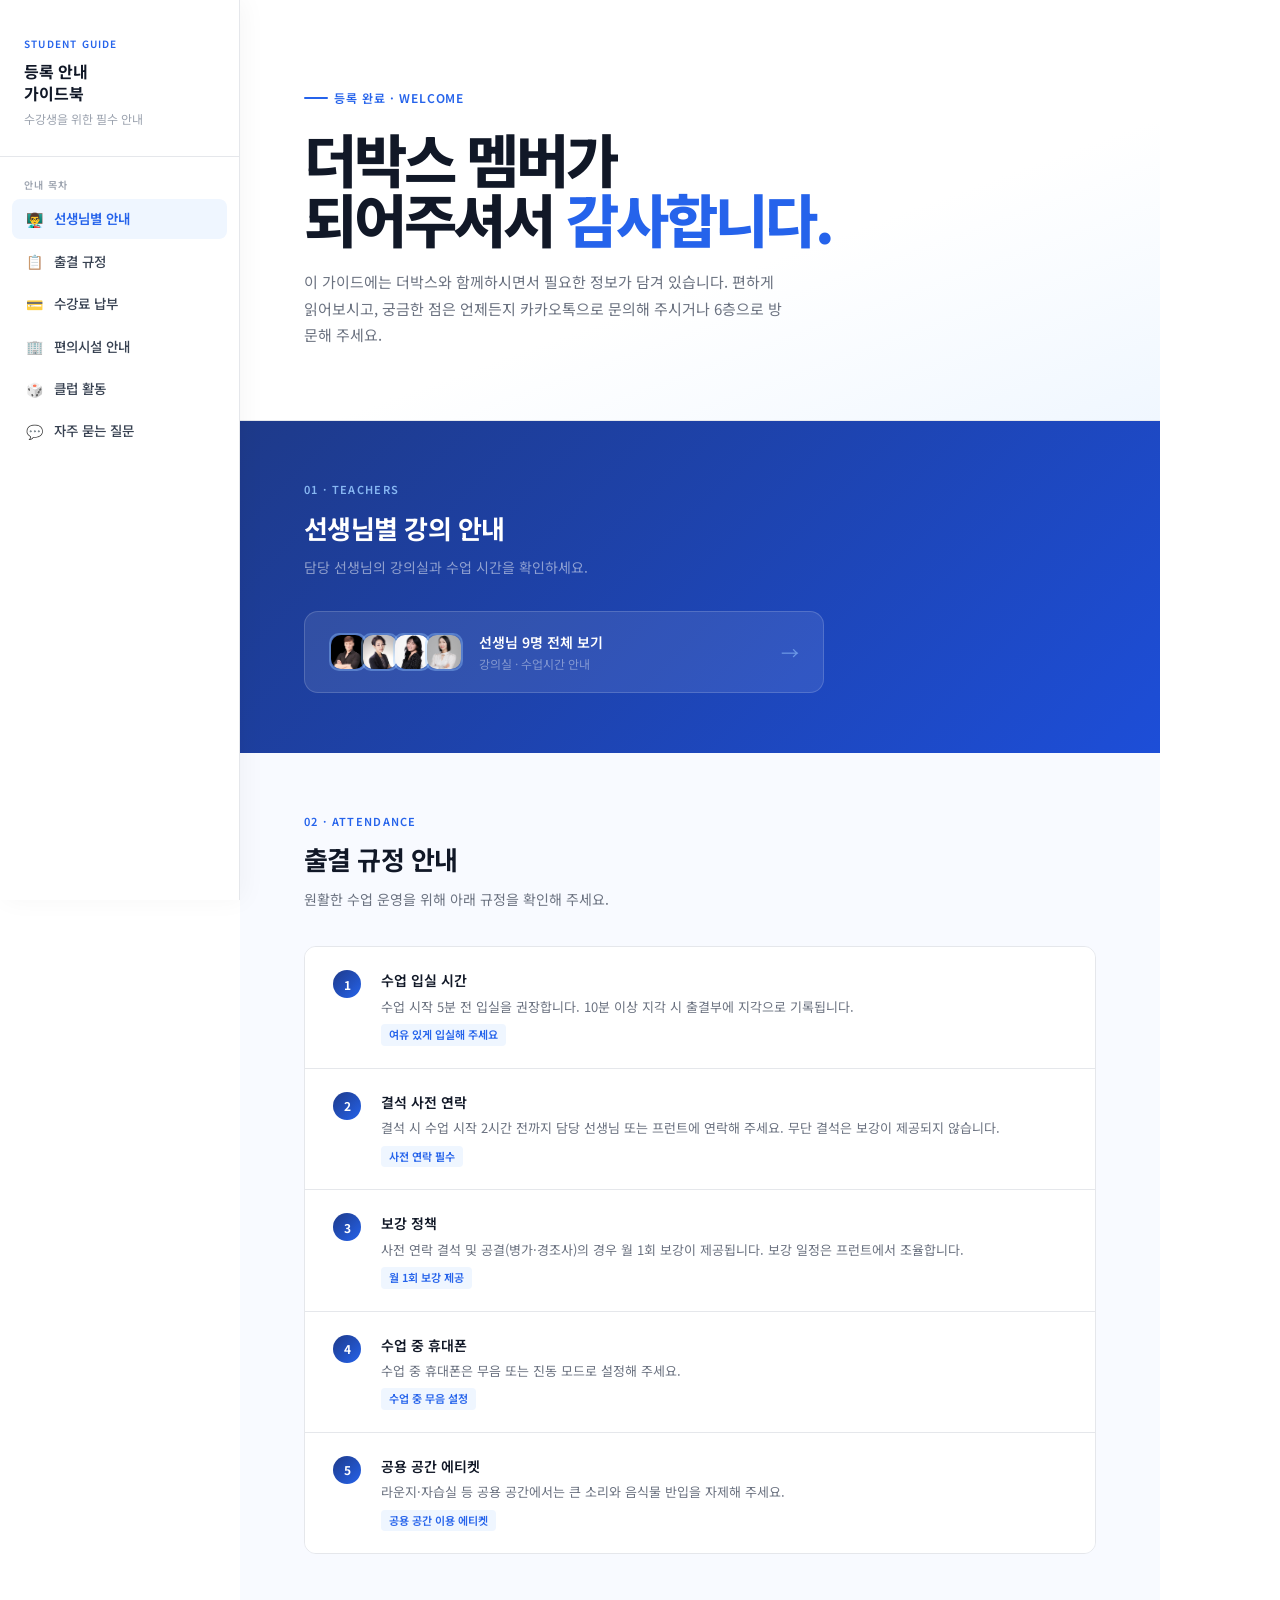
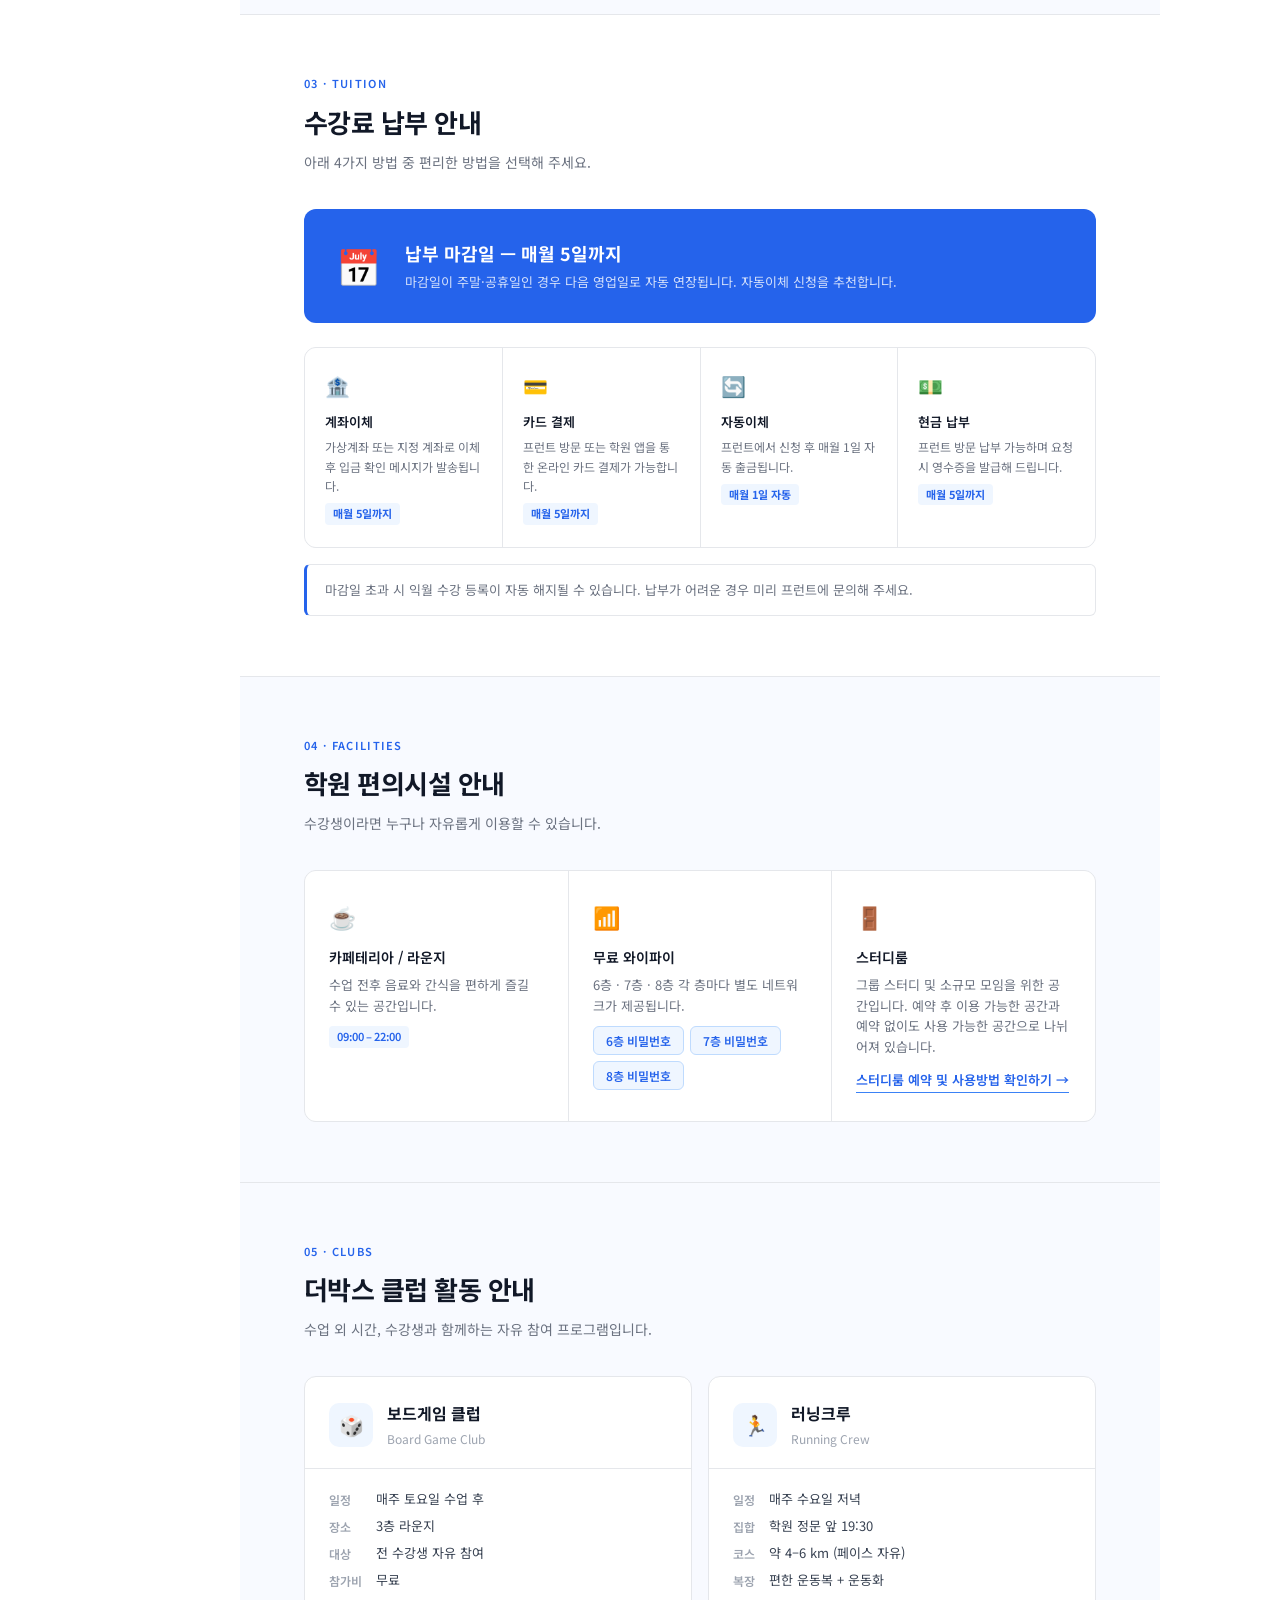
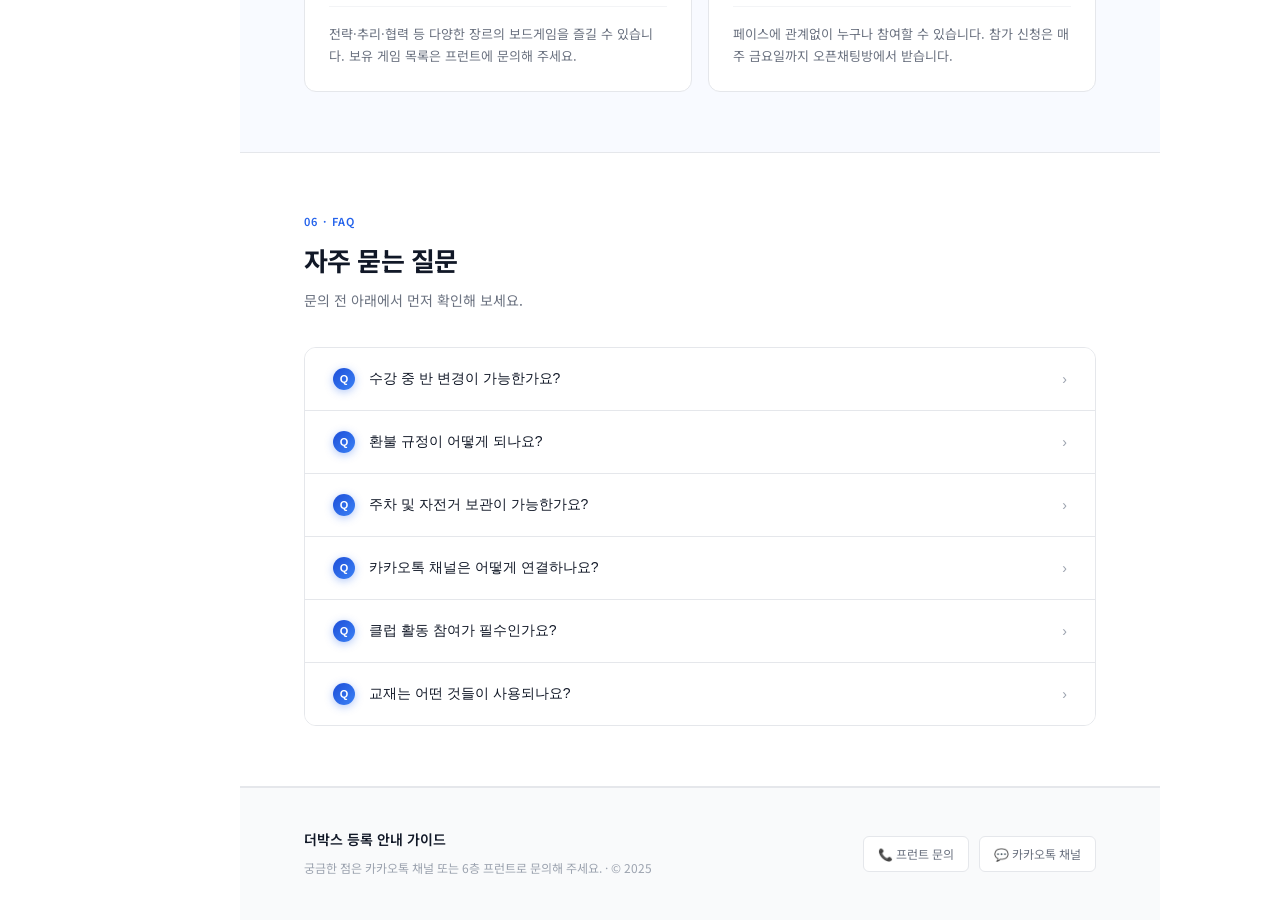
==== index.html @ d6be9f73 "Add files via upload" ====
<!DOCTYPE html>
<html lang="ko">
<head>
  <meta charset="UTF-8"/>
  <meta name="viewport" content="width=device-width, initial-scale=1.0"/>
  <title>더박스 등록 안내 가이드</title>
  <link href="https://fonts.googleapis.com/css2?family=Noto+Sans+KR:wght@300;400;500;600;700;800&display=swap" rel="stylesheet"/>
  <style>
    :root {
      --blue:       #2563eb;
      --blue-mid:   #3b82f6;
      --blue-light: #eff6ff;
      --blue-pale:  #f0f7ff;
      --gray-50:    #f9fafb;
      --gray-100:   #f3f4f6;
      --gray-200:   #e5e7eb;
      --gray-400:   #9ca3af;
      --gray-500:   #6b7280;
      --gray-700:   #374151;
      --gray-900:   #111827;
      --white:      #ffffff;
      --nav-w:      240px;
    }

    *, *::before, *::after { margin:0; padding:0; box-sizing:border-box; }
    html { scroll-behavior:smooth; }

    body {
      font-family: 'Noto Sans KR', sans-serif;
      background: var(--white);
      color: var(--gray-900);
      line-height: 1.6;
    }

    /* ── 사이드 네비 ── */
    .sidebar {
      position: fixed; top:0; left:0; bottom:0;
      width: var(--nav-w);
      background: var(--white);
      border-right: 1px solid var(--gray-200);
      display: flex; flex-direction: column;
      z-index: 100;
      padding: 0;
      box-shadow: 4px 0 24px rgba(0,0,0,0.04);
    }

    .sidebar-top {
      padding: 32px 24px 28px;
      border-bottom: 1px solid var(--gray-200);
    }
    .sidebar-top .label {
      font-size: 10px; font-weight: 600;
      letter-spacing: .12em; text-transform: uppercase;
      color: var(--blue); margin-bottom: 8px;
    }
    .sidebar-top h1 {
      font-size: 16px; font-weight: 700;
      color: var(--gray-900); line-height: 1.4;
    }
    .sidebar-top p {
      font-size: 12px; color: var(--gray-400); margin-top: 4px;
    }

    .nav-section {
      padding: 20px 12px 0;
    }
    .nav-section-label {
      font-size: 10px; font-weight: 600; letter-spacing: .1em;
      text-transform: uppercase; color: var(--gray-400);
      padding: 0 12px; margin-bottom: 6px;
    }
    .nav-link {
      display: flex; align-items: center; gap: 10px;
      padding: 9px 12px; border-radius: 8px;
      font-size: 13.5px; font-weight: 500;
      color: var(--gray-700); text-decoration: none;
      transition: all .15s; margin-bottom: 2px;
      white-space: nowrap;
    }
    .nav-link .ico {
      width: 20px; text-align: center; font-size: 14px;
      opacity: .75; flex-shrink: 0;
    }
    .nav-link:hover { background: var(--gray-50); color: var(--blue); }
    .nav-link.active { background: var(--blue-light); color: var(--blue); font-weight: 600; }
    .nav-link.active .ico { opacity: 1; }

    /* ── 메인 ── */
    main {
      margin-left: var(--nav-w);
      max-width: 920px;
    }

    /* ── 히어로 ── */
    .hero {
      padding: 80px 64px 72px;
      border-bottom: 1px solid var(--gray-200);
      background: linear-gradient(160deg, #ffffff 60%, #f0f7ff 100%);
    }
    .hero-kicker {
      display: inline-flex; align-items: center; gap: 6px;
      font-size: 12px; font-weight: 600; letter-spacing: .08em;
      color: var(--blue); text-transform: uppercase;
      margin-bottom: 20px;
    }
    .hero-kicker::before {
      content: ''; display: block;
      width: 24px; height: 2px; background: var(--blue);
      border-radius: 2px;
    }
    .hero h2 { word-break: keep-all; }
    .hero h2 span { color: var(--blue); }
    .hero-desc {
      font-size: 15px; color: var(--gray-500);
      max-width: 480px; line-height: 1.75;
      margin-bottom: 36px;
    }


    /* ── 섹션 공통 ── */
    section {
      padding: 60px 64px;
      border-bottom: 1px solid var(--gray-200);
    }
    section:nth-child(odd) { background: var(--white); }
    section:nth-child(even) { background: #f8faff; }

    .sec-eyebrow {
      font-size: 11px; font-weight: 600; letter-spacing: .12em;
      text-transform: uppercase; color: var(--blue);
      margin-bottom: 8px;
    }
    .sec-title {
      font-size: 26px; font-weight: 700; letter-spacing: -.02em;
      color: var(--gray-900); margin-bottom: 8px;
    }
    .sec-sub {
      font-size: 14px; color: var(--gray-500);
      margin-bottom: 36px;
    }


    
    .teacher-link-card:hover .tlc-arrow { transform:translateX(4px); color:#93c5fd; }


    /* ── 선생님 버튼 카드 ── */
    .tlc-btn {
      display: flex; align-items: center; justify-content: space-between;
      background: rgba(255,255,255,0.09);
      border: 1px solid rgba(255,255,255,0.16);
      border-radius: 14px; padding: 20px 24px;
      cursor: pointer; width: 100%; max-width: 520px;
      transition: all .2s; font-family: 'Noto Sans KR', sans-serif;
    }
    .tlc-btn:hover {
      background: rgba(255,255,255,0.15);
      border-color: rgba(147,197,253,0.45);
      transform: translateX(6px);
    }
    .tlc-left { display:flex; align-items:center; gap:16px; }
    .tlc-avatars { display:flex; }
    .tlc-av {
      width:38px; height:38px; border-radius:10px;
      background:rgba(147,197,253,0.18); border:2px solid rgba(147,197,253,0.25);
      display:flex; align-items:center; justify-content:center;
      font-size:13px; font-weight:700; color:#93c5fd;
      margin-right:-6px; overflow:hidden;
    }
    .tlc-avatars .tlc-av:last-child { margin-right:0; }
    .tlc-title { font-size:14px; font-weight:600; color:#fff; margin-bottom:3px; text-align:left; }
    .tlc-sub   { font-size:12px; color:rgba(255,255,255,0.4); text-align:left; }
    .tlc-arrow { font-size:18px; color:rgba(147,197,253,0.6); transition:transform .2s; }
    .tlc-btn:hover .tlc-arrow { transform:translateX(4px); color:#93c5fd; }

    /* ── 선생님 풀스크린 오버레이 ── */
    .t-overlay {
      position: fixed; inset: 0; z-index: 300;
      background: #f0f5ff;
      transform: translateX(100%);
      transition: transform .4s cubic-bezier(.4,0,.2,1);
      overflow-y: auto;
    }
    .t-overlay.open { transform: translateX(0); }
    .t-overlay-inner { min-height: 100vh; }

    .t-topbar {
      position: sticky; top:0; z-index:10;
      display:flex; align-items:center; justify-content:space-between;
      padding: 0 56px; height:60px;
      background:rgba(255,255,255,0.92);
      backdrop-filter:blur(12px);
      border-bottom:1px solid #e5e7eb;
    }
    .t-back-btn {
      background:none; border:none; cursor:pointer;
      font-family:'Noto Sans KR',sans-serif;
      font-size:13px; font-weight:500;
      color:#6b7280;
      transition:color .15s;
    }
    .t-back-btn:hover { color:#111827; }
    .t-topbar-title { font-size:14px; font-weight:600; color:#374151; }

    .t-hero {
      padding: 72px 56px 56px;
      position:relative; overflow:hidden;
      background: linear-gradient(135deg, #1e3a8a 0%, #2563eb 100%);
      border-bottom:none;
    }
    .t-hero-glow {
      position:absolute; top:-80px; right:-80px;
      width:500px; height:500px; border-radius:50%;
      background:radial-gradient(circle, rgba(255,255,255,0.12) 0%, transparent 65%);
      pointer-events:none;
    }
    .t-eyebrow {
      font-size:11px; font-weight:600; letter-spacing:.14em;
      text-transform:uppercase; color:#93c5fd;
      margin-bottom:14px;
    }
    .t-title {
      font-size:clamp(32px,4vw,52px); font-weight:700;
      letter-spacing:-.03em; color:#fff; line-height:1.15; margin-bottom:14px;
    }
    .t-title span { color:#93c5fd; }
    .t-desc { font-size:14px; color:rgba(255,255,255,0.45); line-height:1.75; }

    .t-grid {
      display:grid;
      grid-template-columns:repeat(auto-fill, minmax(300px,1fr));
      gap:20px; padding:48px 56px 72px;
      background:#f0f5ff;
    }
    .t-card {
      background:#ffffff;
      border:1px solid #e5e7eb;
      border-radius:16px; padding:26px;
      transition:all .2s; position:relative; overflow:hidden;
      box-shadow: 0 1px 4px rgba(0,0,0,0.06);
    }
    .t-card::after {
      content:''; position:absolute; top:0; left:0; right:0; height:2px;
      background:linear-gradient(90deg,#2563eb,#60a5fa);
      opacity:0; transition:opacity .2s;
    }
    .t-card:hover { background:#f0f7ff; border-color:#bfdbfe; transform:translateY(-4px); box-shadow:0 8px 32px rgba(37,99,235,0.12); }
    .t-card:hover::after { opacity:1; }
    .t-card-top { display:flex; align-items:center; gap:14px; margin-bottom:16px; }

    .t-card-av img {
      width: 100%; height: 100%;
      object-fit: cover; object-position: center top;
      border-radius: 0;
    }
    .t-card-av {
      width:64px; height:64px; border-radius:14px; flex-shrink:0;
      background:#eff6ff;
      border:1px solid #bfdbfe;
      overflow:hidden;
      display:flex; align-items:center; justify-content:center;
      font-size:16px; font-weight:700; color:#2563eb;
    }
    .t-card-name { font-size:16px; font-weight:700; color:#111827; margin-bottom:5px; }
    .t-card-tag {
      display:inline-block; background:#eff6ff;
      color:#2563eb; font-size:11px; font-weight:600; letter-spacing:.03em;
      padding:3px 10px; border-radius:20px; border:1px solid #bfdbfe;
    }
    .t-card-desc {
      font-size:13px; color:#6b7280; line-height:1.7;
      margin-bottom:18px; padding-bottom:18px;
      border-bottom:1px solid #f3f4f6;
    }
    .t-card-sch { display:flex; flex-direction:column; gap:8px; }
    .t-sch-row { display:flex; align-items:center; gap:10px; font-size:13px; }
    .t-sch-ico { font-size:13px; width:20px; text-align:center; flex-shrink:0; }
    .t-sch-lbl { color:#9ca3af; min-width:48px; font-size:12px; font-weight:500; }
    .t-sch-val { color:#374151; font-weight:500; font-size:13px; }

    @media(max-width:720px){
      .t-topbar,.t-hero,.t-grid { padding-left:24px; padding-right:24px; }
      .t-hero { padding-top:56px; }
    }

    /* ── 편의시설 ── */
    .fac-grid {
      display: grid;
      grid-template-columns: repeat(3, 1fr);
      gap: 1px;
      background: var(--gray-200);
      border: 1px solid var(--gray-200);
      border-radius: 12px;
      overflow: hidden;
    }
    .fac-item {
      background: var(--white);
      padding: 28px 24px;
      transition: background .15s;
    }
    .fac-item:hover { background: var(--blue-pale); box-shadow: inset 0 0 0 1.5px #bfdbfe; }
    .fac-icon { font-size: 22px; margin-bottom: 12px; }
    .fac-item h4 { font-size: 14px; font-weight: 600; margin-bottom: 6px; color: var(--gray-900); }
    .fac-item p  { font-size: 13px; color: var(--gray-500); line-height: 1.6; }
    .fac-tag {
      display: inline-block; margin-top: 10px;
      background: var(--blue-light); color: var(--blue);
      font-size: 11px; font-weight: 600; padding: 2px 8px; border-radius: 4px;
    }

    /* ── 선생님 ── */
    .teacher-list { display: flex; flex-direction: column; gap: 1px; background: var(--gray-200); border: 1px solid var(--gray-200); border-radius: 12px; overflow: hidden; }
    .teacher-row {
      background: var(--white);
      padding: 24px 28px;
      display: grid;
      grid-template-columns: 48px 1fr auto;
      gap: 20px; align-items: center;
      transition: background .15s;
    }
    .teacher-row:hover { background: var(--blue-pale); }
    .t-avatar {
      width: 48px; height: 48px;
      background: var(--blue-light);
      color: var(--blue);
      border-radius: 10px;
      display: flex; align-items: center; justify-content: center;
      font-size: 15px; font-weight: 700;
    }
    .t-main h4 { font-size: 15px; font-weight: 600; margin-bottom: 3px; }
    .t-subject {
      display: inline-block;
      font-size: 11px; font-weight: 600;
      color: var(--blue); background: var(--blue-light);
      padding: 2px 8px; border-radius: 4px; margin-bottom: 6px;
    }
    .t-main p { font-size: 13px; color: var(--gray-500); }
    .t-meta { text-align: right; display: flex; flex-direction: column; gap: 6px; }
    .t-chip {
      display: inline-flex; align-items: center; gap: 6px;
      font-size: 12px; color: var(--gray-500);
      background: var(--gray-100); border-radius: 6px;
      padding: 5px 10px; white-space: nowrap;
    }
    .t-chip strong { color: var(--gray-900); font-weight: 600; }

    /* ── 클럽 ── */
    .club-grid { display: grid; grid-template-columns: 1fr 1fr; gap: 16px; }
    .club-card {
      border: 1px solid var(--gray-200);
      border-radius: 12px;
      overflow: hidden;
      background: var(--white);
      transition: box-shadow .2s, border-color .2s;
    }
    .club-card:hover { box-shadow: 0 4px 20px rgba(37,99,235,.08); border-color: #bfdbfe; }
    .club-head {
      padding: 24px 24px 20px;
      border-bottom: 1px solid var(--gray-200);
      display: flex; align-items: center; gap: 14px;
    }
    .club-badge {
      width: 44px; height: 44px; border-radius: 10px;
      display: flex; align-items: center; justify-content: center;
      font-size: 20px; background: var(--blue-light); flex-shrink: 0;
    }
    .club-head h4 { font-size: 16px; font-weight: 700; margin-bottom: 2px; }
    .club-head p  { font-size: 12px; color: var(--gray-400); }
    .club-body { padding: 20px 24px 24px; }
    .club-meta { display: grid; grid-template-columns: auto 1fr; gap: 6px 14px; margin-bottom: 16px; }
    .cm-label { font-size: 12px; font-weight: 600; color: var(--gray-400); padding-top: 1px; }
    .cm-value { font-size: 13px; color: var(--gray-700); }
    .club-desc { font-size: 13px; color: var(--gray-500); line-height: 1.7; padding-top: 16px; border-top: 1px solid var(--gray-100); }

    /* ── 출결 ── */
    .rule-list { display: flex; flex-direction: column; gap: 0; border: 1px solid var(--gray-200); border-radius: 12px; overflow: hidden; }
    .rule-row {
      display: flex; gap: 20px; align-items: flex-start;
      padding: 22px 28px;
      background: var(--white);
      border-bottom: 1px solid var(--gray-200);
      transition: background .15s;
    }
    .rule-row:last-child { border-bottom: none; }
    .rule-row:hover { background: var(--blue-pale); }
    .rule-num {
      width: 28px; height: 28px; flex-shrink: 0;
      background: linear-gradient(135deg, #1e3a8a 0%, #2563eb 100%); color: var(--white);
      border-radius: 50%; display: flex; align-items: center;
      justify-content: center; font-size: 12px; font-weight: 700;
      margin-top: 1px;
    }
    .rule-content h4 { font-size: 14px; font-weight: 600; margin-bottom: 4px; }
    .rule-content p  { font-size: 13px; color: var(--gray-500); line-height: 1.65; }
    .rule-note {
      display: inline-block; margin-top: 7px;
      font-size: 11px; font-weight: 600; color: var(--blue);
      background: var(--blue-light); padding: 2px 8px; border-radius: 4px;
    }

    /* ── 수강료 ── */
    .fee-banner {
      background: var(--blue);
      border-radius: 12px;
      padding: 28px 32px;
      display: flex; align-items: center; gap: 24px;
      margin-bottom: 24px;
      color: var(--white);
    }
    .fee-banner-icon { font-size: 36px; flex-shrink: 0; }
    .fee-banner h4 { font-size: 18px; font-weight: 700; margin-bottom: 4px; }
    .fee-banner p  { font-size: 13px; opacity: .8; }

    .fee-grid { display: grid; grid-template-columns: repeat(4, 1fr); gap: 1px; background: var(--gray-200); border: 1px solid var(--gray-200); border-radius: 12px; overflow: hidden; margin-bottom: 16px; }
    .fee-item {
      background: var(--white); padding: 22px 20px;
      transition: background .15s;
    }
    .fee-item:hover { background: var(--blue-pale); }
    .fee-item .fi { font-size: 20px; margin-bottom: 10px; }
    .fee-item h4 { font-size: 13px; font-weight: 600; margin-bottom: 5px; }
    .fee-item p  { font-size: 12px; color: var(--gray-500); line-height: 1.6; }
    .fee-dl {
      display: inline-block; margin-top: 8px;
      font-size: 11px; font-weight: 700;
      color: var(--blue); background: var(--blue-light);
      padding: 2px 8px; border-radius: 4px;
    }
    .fee-notice {
      border: 1px solid var(--gray-200);
      border-left: 3px solid var(--blue);
      border-radius: 6px;
      padding: 14px 18px;
      font-size: 13px; color: var(--gray-500); line-height: 1.7;
      background: var(--white);
    }

    /* ── 교재 ── */
    .prep-grid { display: grid; grid-template-columns: repeat(3, 1fr); gap: 1px; background: var(--gray-200); border: 1px solid var(--gray-200); border-radius: 12px; overflow: hidden; }
    .prep-item {
      background: var(--white); padding: 22px 20px;
      display: flex; align-items: center; gap: 14px;
      transition: background .15s;
    }
    .prep-item:hover { background: var(--blue-pale); }
    .prep-item .pi { font-size: 22px; flex-shrink: 0; }
    .prep-item h4 { font-size: 13px; font-weight: 600; }
    .prep-item p  { font-size: 12px; color: var(--gray-500); margin-top: 2px; }

    /* ── FAQ ── */
    .faq-list { border: 1px solid var(--gray-200); border-radius: 12px; overflow: hidden; }
    .faq-item { border-bottom: 1px solid var(--gray-200); }
    .faq-item:last-child { border-bottom: none; }
    .faq-q {
      width: 100%; background: var(--white);
      padding: 20px 28px;
      display: flex; align-items: center; gap: 14px;
      cursor: pointer; text-align: left;
      font-size: 14px; font-weight: 500; color: var(--gray-900);
      border: none; outline: none;
      transition: background .15s;
    }
    .faq-q:hover { background: var(--gray-50); }
    .faq-item.open .faq-q { background: var(--blue-pale); color: var(--blue); }
    .faq-q .qmark {
      width: 22px; height: 22px; flex-shrink: 0;
      background: linear-gradient(135deg, #1d4ed8, #3b82f6); color: var(--white);
      border-radius: 50%; box-shadow: 0 2px 8px rgba(37,99,235,0.35); font-size: 11px; font-weight: 700;
      display: flex; align-items: center; justify-content: center;
    }
    .faq-item.open .faq-q .qmark { background: var(--blue); }
    .faq-q .arr { margin-left: auto; font-size: 14px; color: var(--gray-400); transition: transform .22s; }
    .faq-item.open .arr { transform: rotate(90deg); color: var(--blue); }
    .faq-body { max-height: 0; overflow: hidden; transition: max-height .28s ease; background: var(--white); }
    .faq-body.open { max-height: 140px; }
    .faq-body-inner { padding: 0 28px 20px 64px; font-size: 13px; color: var(--gray-500); line-height: 1.8; }

    /* ── 푸터 ── */
    footer {
      margin-left: var(--nav-w);
      max-width: 920px;
      padding: 40px 64px;
      background: var(--gray-50);
      border-top: 1px solid var(--gray-200);
      display: flex; align-items: center; justify-content: space-between;
      flex-wrap: wrap; gap: 16px;
    }
    .footer-left p { font-size: 14px; font-weight: 600; color: var(--gray-900); margin-bottom: 4px; }
    .footer-left small { font-size: 12px; color: var(--gray-400); }
    .footer-links { display: flex; gap: 10px; flex-wrap: wrap; }
    .footer-link {
      display: flex; align-items: center; gap: 6px;
      font-size: 12px; color: var(--gray-500);
      background: var(--white);
      border: 1px solid var(--gray-200);
      border-radius: 6px; padding: 7px 14px;
      text-decoration: none;
    }


    /* ── 영상 패널 ── */
    .t-card { cursor: pointer; }
    .t-card.has-video:hover { }
    .video-panel {
      max-height: 0; overflow: hidden;
      transition: max-height .35s ease;
      margin-top: 0;
    }
    .video-panel.open {
      max-height: 600px;
      margin-top: 16px;
    }
    .video-panel iframe {
      width: 100%; aspect-ratio: 9/16;
      max-height: 380px;
      border-radius: 10px;
      border: none;
      display: block;
    }
    .video-label {
      font-size: 11px; font-weight: 600; color: #6b7280;
      text-align: center; margin-top: 8px; letter-spacing: .04em;
    }
    .t-card-play {
      display: none;
      align-items: center; gap: 6px;
      margin-top: 12px; padding-top: 12px;
      border-top: 1px solid #f3f4f6;
      font-size: 12px; font-weight: 600; color: #2563eb;
    }
    .t-card.has-video .t-card-play { display: flex; }
    .t-card-play-icon {
      width: 22px; height: 22px; border-radius: 50%;
      background: #2563eb; color: white;
      display: flex; align-items: center; justify-content: center;
      font-size: 9px;
    }

    /* ── 반응형 ── */
    .wifi-btn {
      display: inline-block;
      background: var(--blue-light); color: var(--blue);
      border: 1px solid #bfdbfe; border-radius: 6px;
      padding: 5px 12px; font-size: 12px; font-weight: 600;
      cursor: pointer; font-family: 'Noto Sans KR', sans-serif;
      transition: all .15s;
    }
    .wifi-btn:hover { background: var(--blue); color: var(--white); border-color: var(--blue); }

    .fac-link-btn {
      display: inline-block; margin-top: 12px;
      color: var(--blue); font-size: 13px; font-weight: 600;
      text-decoration: none; border-bottom: 1px solid var(--blue-mid);
      padding-bottom: 1px; transition: opacity .15s;
    }
    .fac-link-btn:hover { opacity: .7; }

    /* 팝업 */
    .modal-overlay {
      display: none; position: fixed; inset: 0; z-index: 500;
      background: rgba(0,0,0,.35);
      align-items: center; justify-content: center;
    }
    .modal-overlay.open { display: flex; }
    .modal-box {
      background: var(--white); border-radius: 14px;
      width: 360px; overflow: hidden;
      box-shadow: 0 20px 60px rgba(0,0,0,.18);
    }
    .modal-header {
      display: flex; align-items: center; justify-content: space-between;
      padding: 18px 22px; border-bottom: 1px solid var(--gray-200);
      font-size: 15px; font-weight: 700; color: var(--gray-900);
    }
    .modal-close {
      background: none; border: none; cursor: pointer;
      font-size: 16px; color: var(--gray-400); padding: 4px;
      line-height: 1;
    }
    .modal-close:hover { color: var(--gray-900); }
    .modal-body { padding: 22px; display: flex; flex-direction: column; gap: 14px; }
    .wifi-row { display: flex; align-items: center; gap: 14px; background: var(--gray-50); border-radius: 8px; padding: 12px 16px; }
    .wifi-label { font-size: 11px; font-weight: 700; color: var(--blue); letter-spacing: .06em; width: 24px; flex-shrink: 0; }
    .wifi-val { font-size: 14px; font-weight: 500; color: var(--gray-900); word-break: break-all; }

    @media(max-width:860px){
      .sidebar { display: none; }
      main, footer { margin-left: 0; }
      .hero, section { padding-left: 24px; padding-right: 24px; }
      footer { padding-left: 24px; padding-right: 24px; }
      .fac-grid, .prep-grid { grid-template-columns: 1fr 1fr; }
      .fee-grid { grid-template-columns: 1fr 1fr; }
      .club-grid { grid-template-columns: 1fr; }
      .teacher-row { grid-template-columns: 48px 1fr; }
      .t-meta { display: none; }
    }
  </style>
</head>
<body>

<nav class="sidebar">
  <div class="sidebar-top">
    <p class="label">Student Guide</p>
    <h1>등록 안내<br>가이드북</h1>
    <p>수강생을 위한 필수 안내</p>
  </div>
  <div class="nav-section">
    <p class="nav-section-label">안내 목차</p>
    <a href="#teachers"   class="nav-link"><span class="ico">👨‍🏫</span>선생님별 안내</a>
    <a href="#attendance" class="nav-link"><span class="ico">📋</span>출결 규정</a>
    <a href="#fees"       class="nav-link"><span class="ico">💳</span>수강료 납부</a>
    <a href="#facility"   class="nav-link"><span class="ico">🏢</span>편의시설 안내</a>
    <a href="#clubs"      class="nav-link"><span class="ico">🎲</span>클럽 활동</a>
    <a href="#faq"        class="nav-link"><span class="ico">💬</span>자주 묻는 질문</a>
  </div>
</nav>

<main>

  <!-- 히어로 -->
  <div class="hero">
    <div style="position:relative; overflow:hidden; min-height:200px;">
      <div style="position:relative; z-index:1;">
        <p class="hero-kicker">등록 완료 · Welcome</p>
        <h2 style="font-size:58px; font-weight:800; letter-spacing:-.055em; line-height:1.05; margin-bottom:20px; word-break:keep-all;">
          <span style="display:block; color:#111827;">더박스 멤버가<br>되어주셔서 <em style="font-style:normal; color:#2563eb;">감사합니다.</em></span>
        </h2>
        <p class="hero-desc" style="margin-bottom:0;">이 가이드에는 더박스와 함께하시면서 필요한 정보가 담겨 있습니다. 편하게 읽어보시고, 궁금한 점은 언제든지 카카오톡으로 문의해 주시거나 6층으로 방문해 주세요.</p>
      </div>
    </div>
  </div>

  <!-- 01 선생님 -->
  <section id="teachers" style="background:linear-gradient(135deg,#1e3a8a 0%,#1d4ed8 100%); border-bottom:none;">
    <p class="sec-eyebrow" style="color:rgba(147,197,253,0.9);">01 · Teachers</p>
    <h2 class="sec-title" style="color:#ffffff; margin-bottom:8px;">선생님별 강의 안내</h2>
    <p class="sec-sub" style="color:rgba(255,255,255,0.5); margin-bottom:32px;">담당 선생님의 강의실과 수업 시간을 확인하세요.</p>
    <button class="tlc-btn" onclick="showTeachers()">
      <div class="tlc-left">
        <div class="tlc-avatars">
          <div class="tlc-av"><img src="[data-uri]" style="width:100%;height:100%;object-fit:cover;border-radius:10px;"/></div>
          <div class="tlc-av"><img src="[data-uri]" style="width:100%;height:100%;object-fit:cover;border-radius:10px;"/></div>
          <div class="tlc-av"><img src="[data-uri]" style="width:100%;height:100%;object-fit:cover;border-radius:10px;"/></div>
          <div class="tlc-av"><img src="[data-uri]" style="width:100%;height:100%;object-fit:cover;border-radius:10px;"/></div>
        </div>
        <div>
          <div class="tlc-title">선생님 9명 전체 보기</div>
          <div class="tlc-sub">강의실 · 수업시간 안내</div>
        </div>
      </div>
      <div class="tlc-arrow">→</div>
    </button>
  </section>

  <!-- 선생님 오버레이 -->
  <div id="teacher-overlay" class="t-overlay">
    <div class="t-overlay-inner">
      <div class="t-topbar">
        <button class="t-back-btn" onclick="hideTeachers()">← 가이드로 돌아가기</button>
        <span class="t-topbar-title">선생님 안내</span>
        <img src="[data-uri]" style="height:26px; opacity:.8;"/>
      </div>
      <div class="t-hero">
        <div class="t-hero-glow"></div>
        <div style="position:relative; z-index:1;">
          <p class="t-eyebrow">Teachers</p>
          <h2 class="t-title">담당 <span>선생님</span> 안내</h2>
          <p class="t-desc">강의실 번호와 수업 시간을 확인하세요.<br>문의는 6층 프런트 또는 카카오톡으로 연락해 주세요.</p>
        </div>
      </div>
      <div class="t-grid">

        <div class="t-card" onclick="toggleVideo(this)">
          <div class="t-card-top"><div class="t-card-av"><img src="[data-uri]" alt="James"/></div><div><div class="t-card-name">James · 제임스</div><span class="t-card-tag">강의실 701호</span></div></div>
          <div class="t-card-sch">
            <div class="t-sch-row"><span class="t-sch-ico">📌</span><span class="t-sch-lbl">기초</span><span class="t-sch-val">월–목 (주 2회 가능) · 오전 11:45 / 오후 8:45</span></div>
            <div class="t-sch-row"><span class="t-sch-ico">📌</span><span class="t-sch-lbl">패턴</span><span class="t-sch-val">월–목 · 오전 9:55 / 오후 6:55</span></div>
            <div class="t-sch-row"><span class="t-sch-ico">📌</span><span class="t-sch-lbl">실용</span><span class="t-sch-val">월–목 · 오전 9:00 / 오후 6:00</span></div>
          </div>
        </div>

        <div class="t-card" onclick="toggleVideo(this)">
          <div class="t-card-top"><div class="t-card-av"><img src="[data-uri]" alt="Chris"/></div><div><div class="t-card-name">Chris · 크리스</div><span class="t-card-tag">강의실 803호</span></div></div>
          <div class="t-card-sch">
            <div class="t-sch-row"><span class="t-sch-ico">📌</span><span class="t-sch-lbl">실용</span><span class="t-sch-val">월–목 · 오전 8:30</span></div>
            <div class="t-sch-row"><span class="t-sch-ico">📌</span><span class="t-sch-lbl">패턴</span><span class="t-sch-val">월·목 · 오전 9:30 / 오후 8:30</span></div>
            <div class="t-sch-row"><span class="t-sch-ico">📌</span><span class="t-sch-lbl">기초</span><span class="t-sch-val">오후 6:30</span></div>
          </div>
        </div>

        <div class="t-card has-video" onclick="toggleVideo(this)" data-video="H8Mln_26wk4">
          <div class="t-card-top"><div class="t-card-av"><img src="[data-uri]" alt="Cerline"/></div><div><div class="t-card-name">Cerline · 설린</div><span class="t-card-tag">강의실 704호</span></div></div>
          <div class="t-card-sch">
            <div class="t-sch-row"><span class="t-sch-ico">📌</span><span class="t-sch-lbl">문법A</span><span class="t-sch-val">월수 오후 8:30 / 화목 오후 12:00</span></div>
            <div class="t-sch-row"><span class="t-sch-ico">📌</span><span class="t-sch-lbl">문법B</span><span class="t-sch-val">월수 오전 10:30 / 화목 오후 6:50</span></div>
            <div class="t-sch-row"><span class="t-sch-ico">📌</span><span class="t-sch-lbl">기초도전</span><span class="t-sch-val">월수 오후 12:00 · 오후 6:50 / 화목 오전 10:30 · 오후 8:30</span></div>
          
          <div class="t-card-play"><div class="t-card-play-icon">▶</div>선생님 만나보기 👋</div></div>
        </div>

        <div class="t-card has-video" onclick="toggleVideo(this)" data-video="vWWg2CAKDSE">
          <div class="t-card-top"><div class="t-card-av"><img src="[data-uri]" alt="Tina"/></div><div><div class="t-card-name">Tina · 티나</div><span class="t-card-tag">강의실 805호</span></div></div>
          <div class="t-card-sch">
            <div class="t-sch-row"><span class="t-sch-ico">📌</span><span class="t-sch-lbl">기초1</span><span class="t-sch-val">월수 오후 6:50 / 화목 오전 10:30</span></div>
            <div class="t-sch-row"><span class="t-sch-ico">📌</span><span class="t-sch-lbl">기초2</span><span class="t-sch-val">월수 오전 10:30 · 오후 8:30 / 화목 오후 6:50</span></div>
            <div class="t-sch-row"><span class="t-sch-ico">📌</span><span class="t-sch-lbl">패턴</span><span class="t-sch-val">화목 오후 8:30</span></div>
          
          <div class="t-card-play"><div class="t-card-play-icon">▶</div>선생님 만나보기 👋</div></div>
        </div>

        <div class="t-card has-video" onclick="toggleVideo(this)" data-video="ZuITvUT0I9c">
          <div class="t-card-top"><div class="t-card-av"><img src="[data-uri]" alt="Riley"/></div><div><div class="t-card-name">Riley · 라일리</div><span class="t-card-tag">강의실 801호</span></div></div>
          <div class="t-card-sch">
            <div class="t-sch-row"><span class="t-sch-ico">📌</span><span class="t-sch-lbl">롸잇A</span><span class="t-sch-val">월수 오후 6:50 / 토일 오후 1:30</span></div>
            <div class="t-sch-row"><span class="t-sch-ico">📌</span><span class="t-sch-lbl">롸잇B</span><span class="t-sch-val">화목 오후 8:30 / 토일 오전 10:00</span></div>
            <div class="t-sch-row"><span class="t-sch-ico">📌</span><span class="t-sch-lbl">나우</span><span class="t-sch-val">월수 오후 8:30 / 화목 오후 6:50 / 토일 오전 11:30</span></div>
          
          <div class="t-card-play"><div class="t-card-play-icon">▶</div>선생님 만나보기 👋</div></div>
        </div>

        <div class="t-card has-video" onclick="toggleVideo(this)" data-video="Wm96QPO20kM">
          <div class="t-card-top"><div class="t-card-av"><img src="[data-uri]" alt="Jane"/></div><div><div class="t-card-name">Jane · 제인</div><span class="t-card-tag">강의실 701호</span></div></div>
          <div class="t-card-sch">
            <div class="t-sch-row"><span class="t-sch-ico">📌</span><span class="t-sch-lbl">기초1</span><span class="t-sch-val">월수 오전 10:30 · 오후 6:50 / 화목 오후 12:00 · 오후 8:30</span></div>
            <div class="t-sch-row"><span class="t-sch-ico">📌</span><span class="t-sch-lbl">기초2</span><span class="t-sch-val">월수 오후 8:30 / 화목 오후 6:50</span></div>
          </div>
          <div class="t-card-play"><div class="t-card-play-icon">▶</div>선생님 만나보기 👋</div>
        </div>

        <div class="t-card has-video" onclick="toggleVideo(this)" data-video="plCZz1_-Ckw">
          <div class="t-card-top"><div class="t-card-av"><img src="[data-uri]" alt="Courtney"/></div><div><div class="t-card-name">Courtney · 코트니</div><span class="t-card-tag">강의실 807호</span></div></div>
          <div class="t-card-sch">
            <div class="t-sch-row"><span class="t-sch-ico">📌</span><span class="t-sch-lbl">시니어</span><span class="t-sch-val">월수 오전 10:30</span></div>
            <div class="t-sch-row"><span class="t-sch-ico">📌</span><span class="t-sch-lbl">Go-to1</span><span class="t-sch-val">화목 오후 10:30 · 오후 8:30 / 월수 오후 6:50</span></div>
            <div class="t-sch-row"><span class="t-sch-ico">📌</span><span class="t-sch-lbl">Go-to2</span><span class="t-sch-val">월수 오후 8:30 / 화목 오후 6:50</span></div>
          
          <div class="t-card-play"><div class="t-card-play-icon">▶</div>선생님 만나보기 👋</div></div>
        </div>

        <div class="t-card" onclick="toggleVideo(this)">
          <div class="t-card-top"><div class="t-card-av"><img src="[data-uri]" alt="Diana"/></div><div><div class="t-card-name">Diana · 다이애나</div><span class="t-card-tag">강의실 704호</span></div></div>
          <div class="t-card-sch">
            <div class="t-sch-row"><span class="t-sch-ico">📌</span><span class="t-sch-lbl">기초</span><span class="t-sch-val">오후 1:00</span></div>
            <div class="t-sch-row"><span class="t-sch-ico">📌</span><span class="t-sch-lbl">중고급</span><span class="t-sch-val">오전 11:30</span></div>
          </div>
        </div>

        <div class="t-card" onclick="toggleVideo(this)">
          <div class="t-card-top"><div class="t-card-av"><img src="[data-uri]" alt="짜이뤼"/></div><div><div class="t-card-name">🇨🇳 짜이뤼 · 중국어</div><span class="t-card-tag">강의실 705호</span></div></div>
          <div class="t-card-sch">
            <div class="t-sch-row"><span class="t-sch-ico">💬</span><span class="t-sch-val">선생님과 레벨 상담이 직접 필요합니다.</span></div>
          </div>
        </div>

      </div>
    </div>
  </div>

  <!-- 02 출결 -->
  <section id="attendance">
    <p class="sec-eyebrow">02 · Attendance</p>
    <h2 class="sec-title">출결 규정 안내</h2>
    <p class="sec-sub">원활한 수업 운영을 위해 아래 규정을 확인해 주세요.</p>
    <div class="rule-list">
      <div class="rule-row"><div class="rule-num">1</div><div class="rule-content"><h4>수업 입실 시간</h4><p>수업 시작 5분 전 입실을 권장합니다. 10분 이상 지각 시 출결부에 지각으로 기록됩니다.</p><span class="rule-note">여유 있게 입실해 주세요</span></div></div>
      <div class="rule-row"><div class="rule-num">2</div><div class="rule-content"><h4>결석 사전 연락</h4><p>결석 시 수업 시작 2시간 전까지 담당 선생님 또는 프런트에 연락해 주세요. 무단 결석은 보강이 제공되지 않습니다.</p><span class="rule-note">사전 연락 필수</span></div></div>
      <div class="rule-row"><div class="rule-num">3</div><div class="rule-content"><h4>보강 정책</h4><p>사전 연락 결석 및 공결(병가·경조사)의 경우 월 1회 보강이 제공됩니다. 보강 일정은 프런트에서 조율합니다.</p><span class="rule-note">월 1회 보강 제공</span></div></div>
      <div class="rule-row"><div class="rule-num">4</div><div class="rule-content"><h4>수업 중 휴대폰</h4><p>수업 중 휴대폰은 무음 또는 진동 모드로 설정해 주세요.</p><span class="rule-note">수업 중 무음 설정</span></div></div>
      <div class="rule-row"><div class="rule-num">5</div><div class="rule-content"><h4>공용 공간 에티켓</h4><p>라운지·자습실 등 공용 공간에서는 큰 소리와 음식물 반입을 자제해 주세요.</p><span class="rule-note">공용 공간 이용 에티켓</span></div></div>
    </div>
  </section>

  <!-- 03 수강료 -->
  <section id="fees">
    <p class="sec-eyebrow">03 · Tuition</p>
    <h2 class="sec-title">수강료 납부 안내</h2>
    <p class="sec-sub">아래 4가지 방법 중 편리한 방법을 선택해 주세요.</p>
    <div class="fee-banner">
      <div class="fee-banner-icon">📅</div>
      <div><h4>납부 마감일 — 매월 5일까지</h4><p>마감일이 주말·공휴일인 경우 다음 영업일로 자동 연장됩니다. 자동이체 신청을 추천합니다.</p></div>
    </div>
    <div class="fee-grid">
      <div class="fee-item"><div class="fi">🏦</div><h4>계좌이체</h4><p>가상계좌 또는 지정 계좌로 이체 후 입금 확인 메시지가 발송됩니다.</p><span class="fee-dl">매월 5일까지</span></div>
      <div class="fee-item"><div class="fi">💳</div><h4>카드 결제</h4><p>프런트 방문 또는 학원 앱을 통한 온라인 카드 결제가 가능합니다.</p><span class="fee-dl">매월 5일까지</span></div>
      <div class="fee-item"><div class="fi">🔄</div><h4>자동이체</h4><p>프런트에서 신청 후 매월 1일 자동 출금됩니다.</p><span class="fee-dl">매월 1일 자동</span></div>
      <div class="fee-item"><div class="fi">💵</div><h4>현금 납부</h4><p>프런트 방문 납부 가능하며 요청 시 영수증을 발급해 드립니다.</p><span class="fee-dl">매월 5일까지</span></div>
    </div>
    <div class="fee-notice">마감일 초과 시 익월 수강 등록이 자동 해지될 수 있습니다. 납부가 어려운 경우 미리 프런트에 문의해 주세요.</div>
  </section>

  <!-- 04 편의시설 -->
  <section id="facility">
    <p class="sec-eyebrow">04 · Facilities</p>
    <h2 class="sec-title">학원 편의시설 안내</h2>
    <p class="sec-sub">수강생이라면 누구나 자유롭게 이용할 수 있습니다.</p>
    <div class="fac-grid" style="grid-template-columns:repeat(3,1fr);">
      <div class="fac-item"><div class="fac-icon">☕</div><h4>카페테리아 / 라운지</h4><p>수업 전후 음료와 간식을 편하게 즐길 수 있는 공간입니다.</p><span class="fac-tag">09:00 – 22:00</span></div>
      <div class="fac-item">
        <div class="fac-icon">📶</div><h4>무료 와이파이</h4>
        <p>6층 · 7층 · 8층 각 층마다 별도 네트워크가 제공됩니다.</p>
        <div style="display:flex;gap:6px;flex-wrap:wrap;margin-top:10px;">
          <button class="wifi-btn" onclick="openWifi('6')">6층 비밀번호</button>
          <button class="wifi-btn" onclick="openWifi('7')">7층 비밀번호</button>
          <button class="wifi-btn" onclick="openWifi('8')">8층 비밀번호</button>
        </div>
      </div>
      <div class="fac-item"><div class="fac-icon">🚪</div><h4>스터디룸</h4><p>그룹 스터디 및 소규모 모임을 위한 공간입니다. 예약 후 이용 가능한 공간과 예약 없이도 사용 가능한 공간으로 나뉘어져 있습니다.</p><a href="#" class="fac-link-btn">스터디룸 예약 및 사용방법 확인하기 →</a></div>
    </div>
  </section>

  <!-- 와이파이 팝업 -->
  <div id="wifi-modal" class="modal-overlay" onclick="closeWifi(event)">
    <div class="modal-box">
      <div class="modal-header"><span id="modal-floor-title"></span><button class="modal-close" onclick="document.getElementById('wifi-modal').classList.remove('open')">✕</button></div>
      <div class="modal-body">
        <div class="wifi-row"><span class="wifi-label">ID</span><span id="modal-id" class="wifi-val"></span></div>
        <div class="wifi-row"><span class="wifi-label">PW</span><span id="modal-pw" class="wifi-val"></span></div>
      </div>
    </div>
  </div>

  <!-- 05 클럽 -->
  <section id="clubs">
    <p class="sec-eyebrow">05 · Clubs</p>
    <h2 class="sec-title">더박스 클럽 활동 안내</h2>
    <p class="sec-sub">수업 외 시간, 수강생과 함께하는 자유 참여 프로그램입니다.</p>
    <div class="club-grid">
      <div class="club-card">
        <div class="club-head"><div class="club-badge">🎲</div><div><h4>보드게임 클럽</h4><p>Board Game Club</p></div></div>
        <div class="club-body">
          <div class="club-meta">
            <span class="cm-label">일정</span><span class="cm-value">매주 토요일 수업 후</span>
            <span class="cm-label">장소</span><span class="cm-value">3층 라운지</span>
            <span class="cm-label">대상</span><span class="cm-value">전 수강생 자유 참여</span>
            <span class="cm-label">참가비</span><span class="cm-value">무료</span>
          </div>
          <p class="club-desc">전략·추리·협력 등 다양한 장르의 보드게임을 즐길 수 있습니다. 보유 게임 목록은 프런트에 문의해 주세요.</p>
        </div>
      </div>
      <div class="club-card">
        <div class="club-head"><div class="club-badge">🏃</div><div><h4>러닝크루</h4><p>Running Crew</p></div></div>
        <div class="club-body">
          <div class="club-meta">
            <span class="cm-label">일정</span><span class="cm-value">매주 수요일 저녁</span>
            <span class="cm-label">집합</span><span class="cm-value">학원 정문 앞 19:30</span>
            <span class="cm-label">코스</span><span class="cm-value">약 4–6 km (페이스 자유)</span>
            <span class="cm-label">복장</span><span class="cm-value">편한 운동복 + 운동화</span>
          </div>
          <p class="club-desc">페이스에 관계없이 누구나 참여할 수 있습니다. 참가 신청은 매주 금요일까지 오픈채팅방에서 받습니다.</p>
        </div>
      </div>
    </div>
  </section>

  <!-- 06 FAQ -->
  <section id="faq">
    <p class="sec-eyebrow">06 · FAQ</p>
    <h2 class="sec-title">자주 묻는 질문</h2>
    <p class="sec-sub">문의 전 아래에서 먼저 확인해 보세요.</p>
    <div class="faq-list">
      <div class="faq-item"><button class="faq-q"><span class="qmark">Q</span>수강 중 반 변경이 가능한가요?<span class="arr">›</span></button><div class="faq-body"><div class="faq-body-inner">수강 시작 2주 이내에 프런트에 신청하시면 레벨 테스트 후 반 배정을 조정해 드립니다. 이후에는 다음 달 시작일부터 변경됩니다.</div></div></div>
      <div class="faq-item"><button class="faq-q"><span class="qmark">Q</span>환불 규정이 어떻게 되나요?<span class="arr">›</span></button><div class="faq-body"><div class="faq-body-inner">수강 시작 전 환불은 전액 환불됩니다. 수업 시작 후에는 남은 수업 횟수에 비례하여 환불되며, 자세한 내용은 프런트 또는 원장 선생님께 문의해 주세요.</div></div></div>
      <div class="faq-item"><button class="faq-q"><span class="qmark">Q</span>주차 및 자전거 보관이 가능한가요?<span class="arr">›</span></button><div class="faq-body"><div class="faq-body-inner">지하 1층에 수강생 전용 주차 공간(2시간 무료)이 있으며, 자전거는 1층 입구 옆 거치대를 이용해 주세요.</div></div></div>
      <div class="faq-item"><button class="faq-q"><span class="qmark">Q</span>카카오톡 채널은 어떻게 연결하나요?<span class="arr">›</span></button><div class="faq-body"><div class="faq-body-inner">카카오톡에서 학원 이름을 검색하거나 프런트에서 QR코드를 받아 친구 추가해 주세요.</div></div></div>
      <div class="faq-item"><button class="faq-q"><span class="qmark">Q</span>클럽 활동 참여가 필수인가요?<span class="arr">›</span></button><div class="faq-body"><div class="faq-body-inner">아니요, 모든 클럽 활동은 자유 참여입니다. 참가비는 무료이며, 참여를 원하시면 해당 주 오픈채팅방 또는 프런트에서 신청하시면 됩니다.</div></div></div>
      <div class="faq-item"><button class="faq-q"><span class="qmark">Q</span>교재는 어떤 것들이 사용되나요?<span class="arr">›</span></button><div class="faq-body"><div class="faq-body-inner">수강 과목별로 지정 교재가 다릅니다. 등록 후 담당 선생님께서 첫 수업 전에 안내해 드립니다.</div></div></div>
    </div>
  </section>

</main>

<footer>
  <div class="footer-left">
    <p>더박스 등록 안내 가이드</p>
    <small>궁금한 점은 카카오톡 채널 또는 6층 프런트로 문의해 주세요. · © 2025</small>
  </div>
  <div class="footer-links">
    <a class="footer-link">📞 프런트 문의</a>
    <a class="footer-link">💬 카카오톡 채널</a>
  </div>
</footer>

<script>

  function toggleVideo(card) {
    const videoId = card.dataset.video;
    if (!videoId) return;

    // 기존 열린 패널 닫기
    document.querySelectorAll('.video-panel.open').forEach(p => {
      if (p.closest('.t-card') !== card) {
        p.classList.remove('open');
        p.innerHTML = '';
      }
    });

    let panel = card.querySelector('.video-panel');
    if (!panel) {
      panel = document.createElement('div');
      panel.className = 'video-panel';
      card.appendChild(panel);
    }

    if (panel.classList.contains('open')) {
      panel.classList.remove('open');
      setTimeout(() => { panel.innerHTML = ''; }, 350);
    } else {
      panel.innerHTML = `
        <iframe
          src="https://www.youtube.com/embed/${'${videoId}'}?autoplay=1&mute=0"
          allow="autoplay; encrypted-media"
          allowfullscreen>
        </iframe>
        <p class="video-label">▲ 카드를 다시 클릭하면 닫힙니다</p>
      `;
      panel.classList.add('open');
    }
  }

  function showTeachers() {
    document.getElementById('teacher-overlay').classList.add('open');
    document.body.style.overflow = 'hidden';
  }
  function hideTeachers() {
    document.getElementById('teacher-overlay').classList.remove('open');
    document.body.style.overflow = '';
  }

  const wifiData = {
    '6': { id: 'KT_GIGA_TheBox',        pw: 'ilovethebox1234' },
    '7': { id: 'KT_GIGA_5G_wave2_6EED', pw: '8fb9fee696' },
    '8': { id: 'theboxchris',            pw: 'bde6cx0353' }
  };
  function openWifi(floor) {
    const d = wifiData[floor];
    document.getElementById('modal-floor-title').textContent = floor + '층 와이파이 정보';
    document.getElementById('modal-id').textContent = d.id;
    document.getElementById('modal-pw').textContent = d.pw;
    document.getElementById('wifi-modal').classList.add('open');
  }
  function closeWifi(e) {
    if (e.target === document.getElementById('wifi-modal'))
      document.getElementById('wifi-modal').classList.remove('open');
  }

  document.querySelectorAll('.faq-q').forEach(btn => {
    btn.addEventListener('click', () => {
      const item = btn.closest('.faq-item');
      const body = item.querySelector('.faq-body');
      const isOpen = item.classList.contains('open');
      document.querySelectorAll('.faq-item.open').forEach(i => {
        i.classList.remove('open');
        i.querySelector('.faq-body').classList.remove('open');
      });
      if (!isOpen) { item.classList.add('open'); body.classList.add('open'); }
    });
  });

  const navLinks = document.querySelectorAll('.nav-link');
  document.querySelectorAll('section[id]').forEach(sec => {
    new IntersectionObserver(entries => {
      entries.forEach(e => {
        if (e.isIntersecting) {
          navLinks.forEach(l => l.classList.remove('active'));
          const a = document.querySelector('.nav-link[href="#' + sec.id + '"]');
          if (a) a.classList.add('active');
        }
      });
    }, { threshold: 0.4 }).observe(sec);
  });
</script>
</body>
</html>
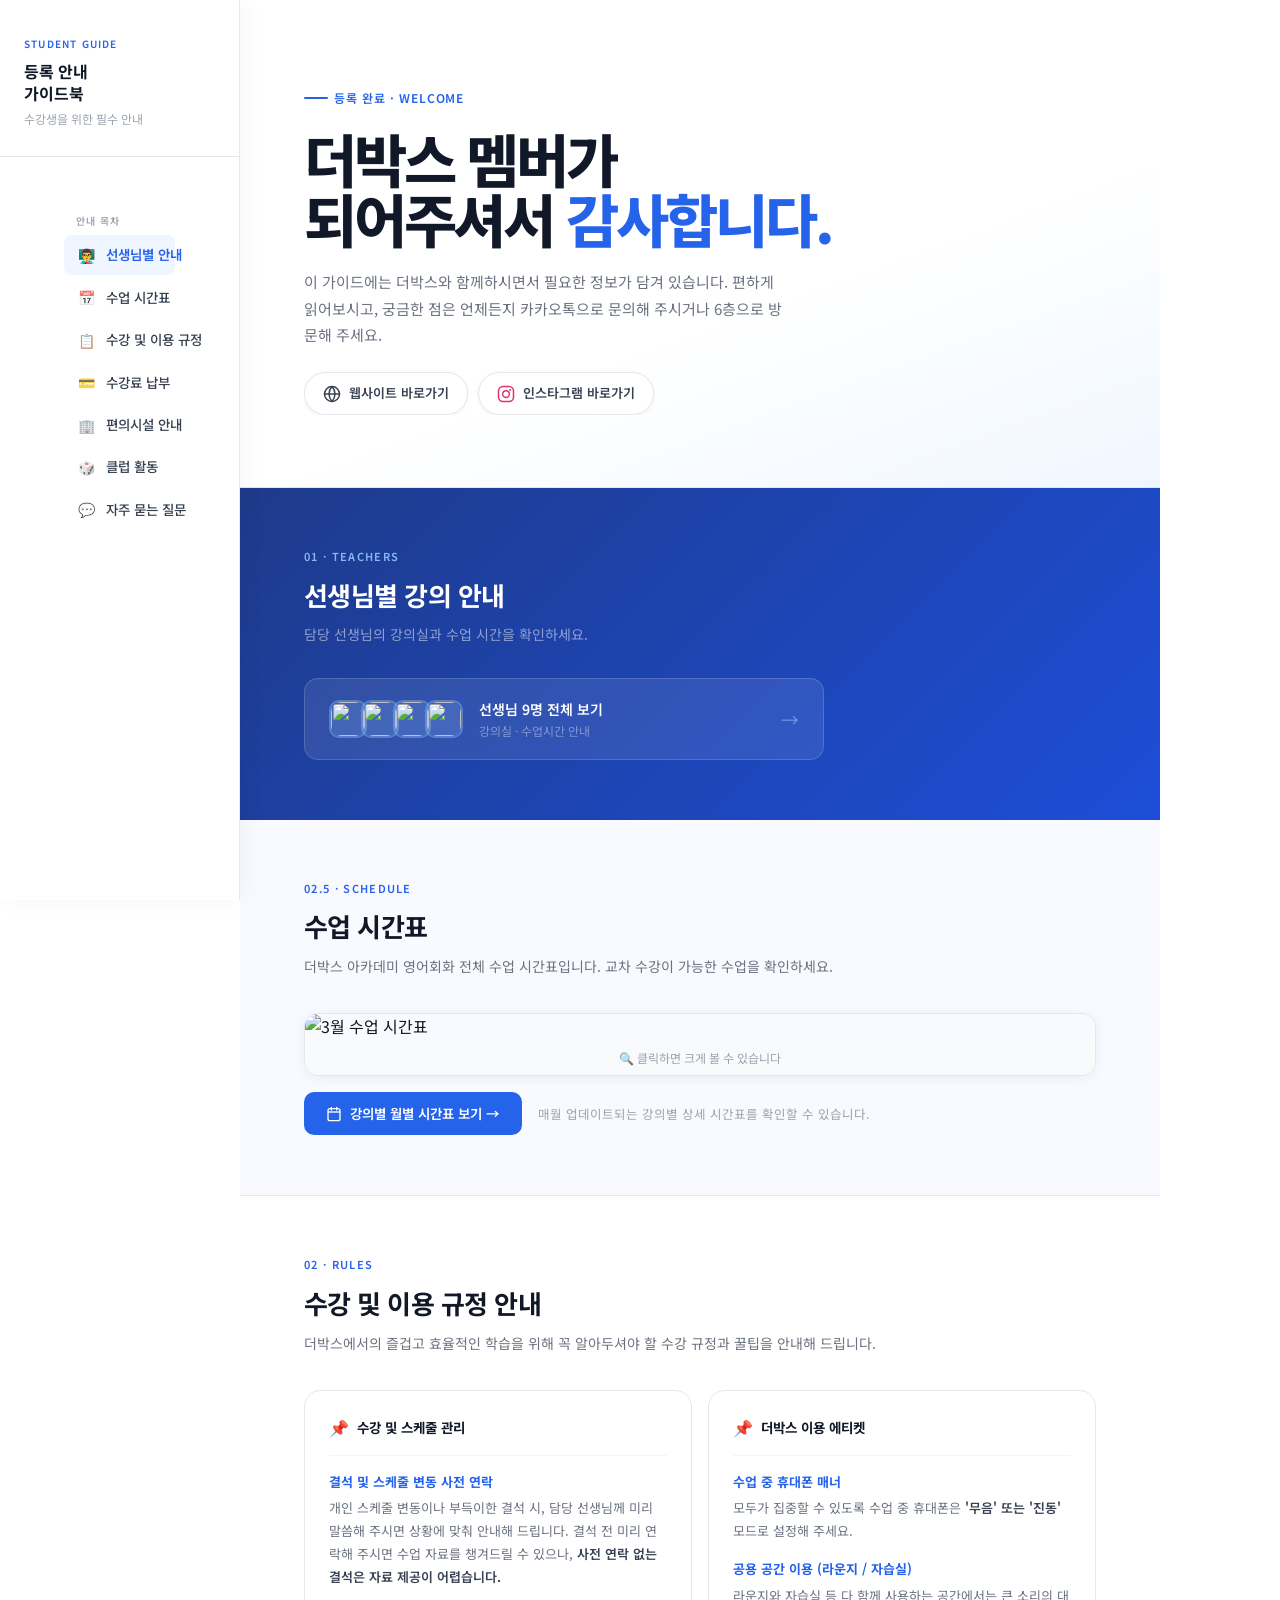
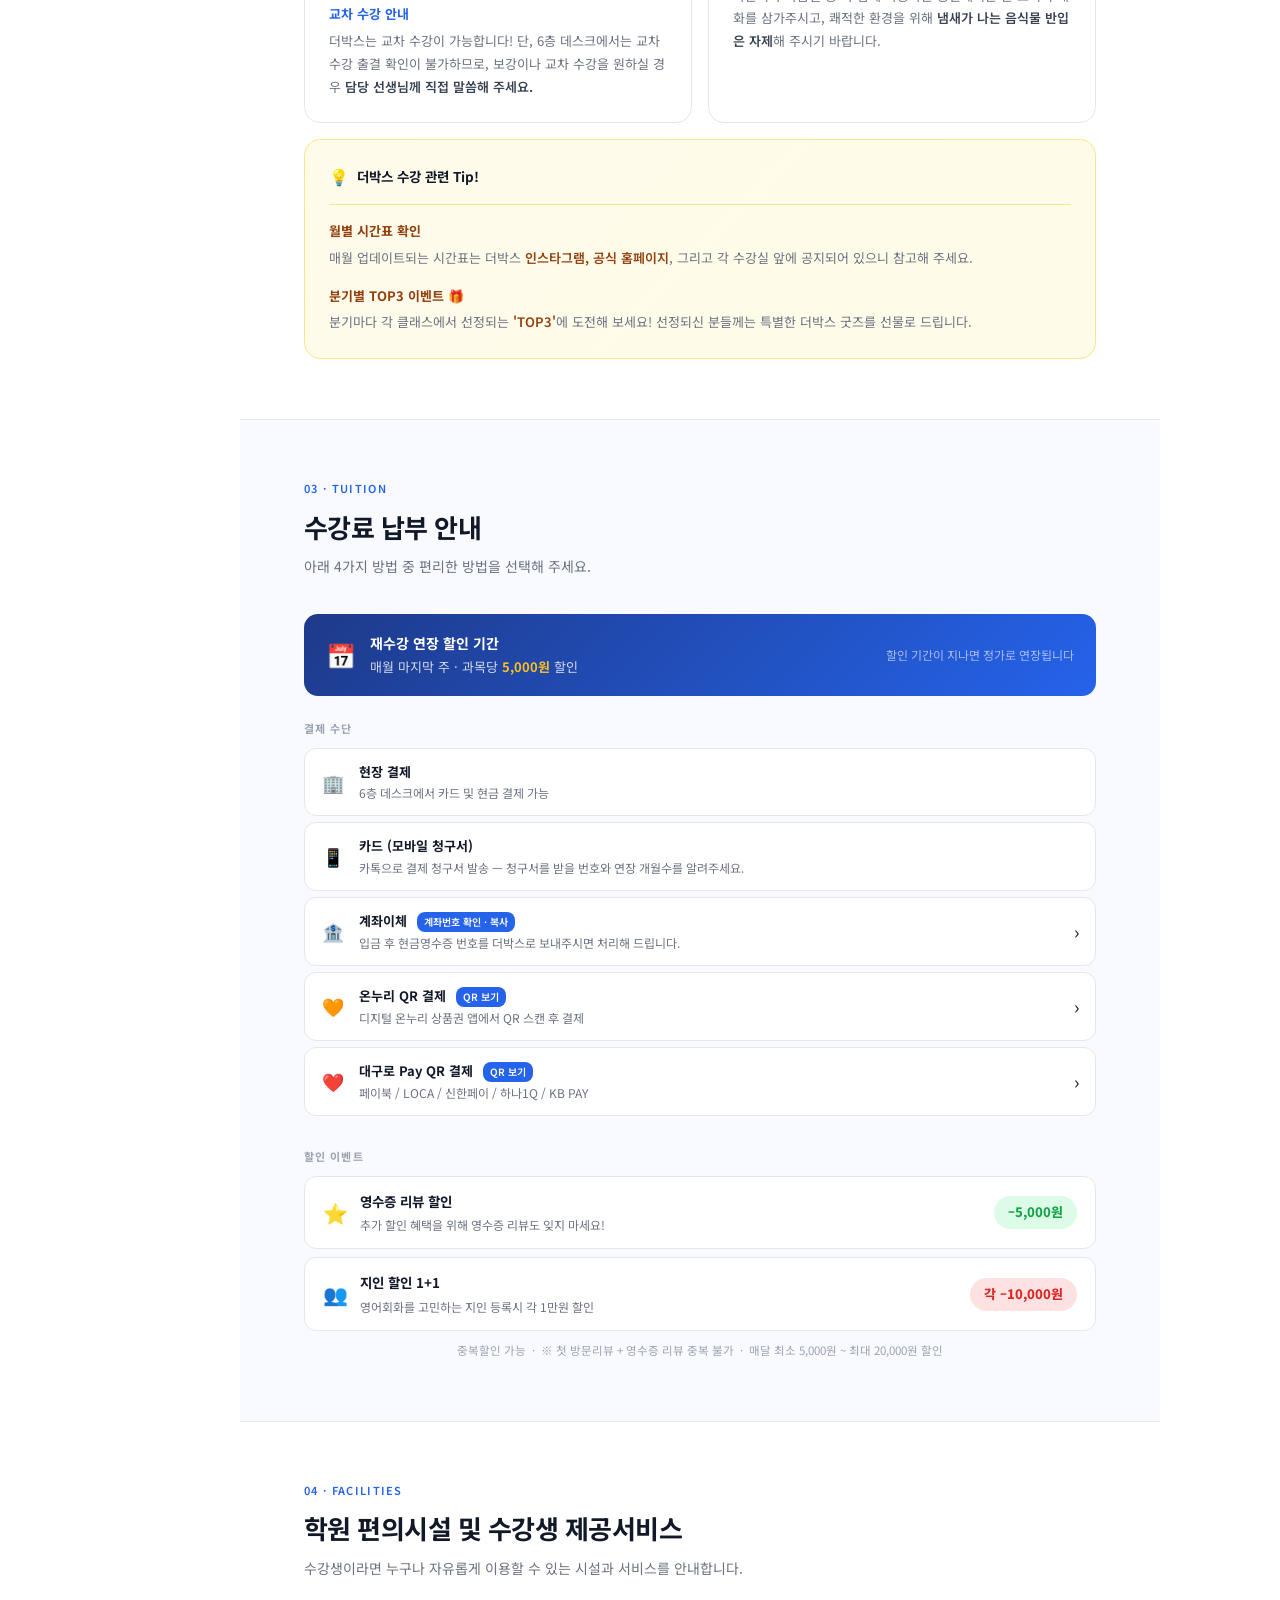
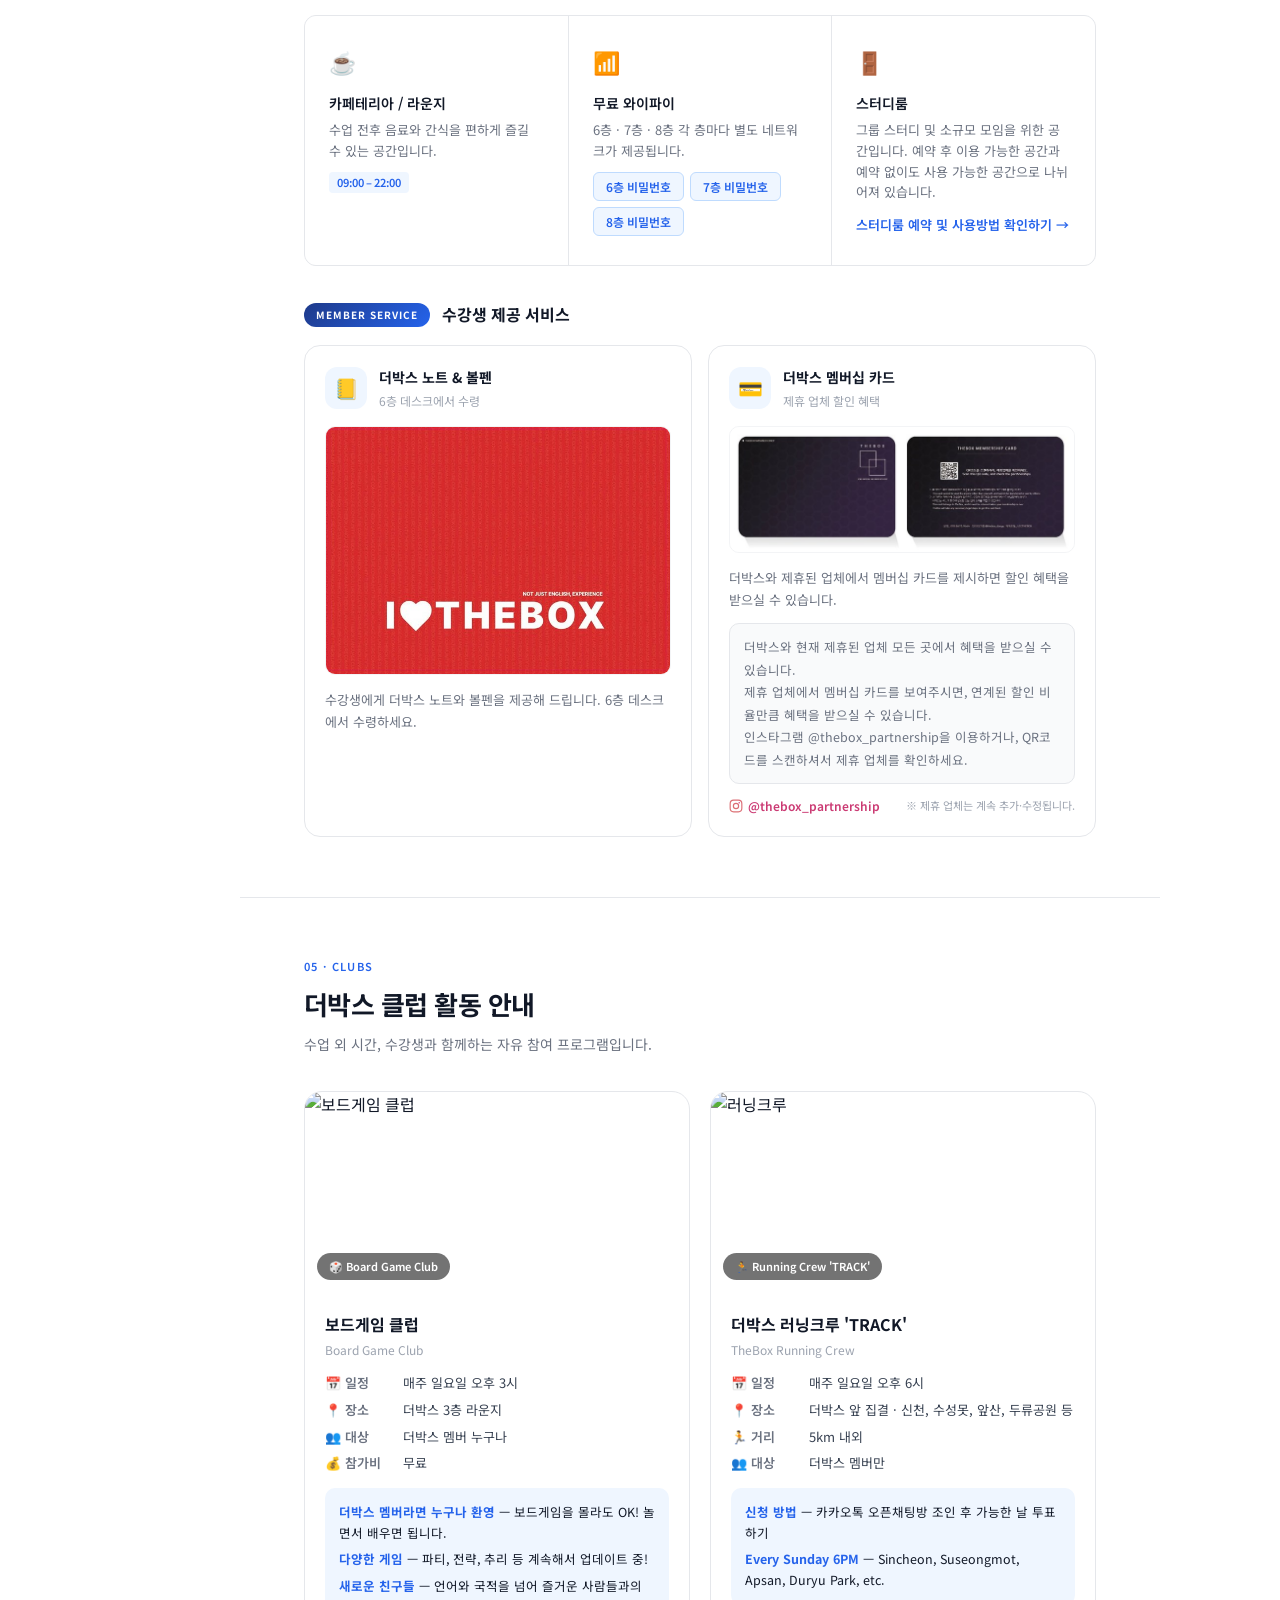
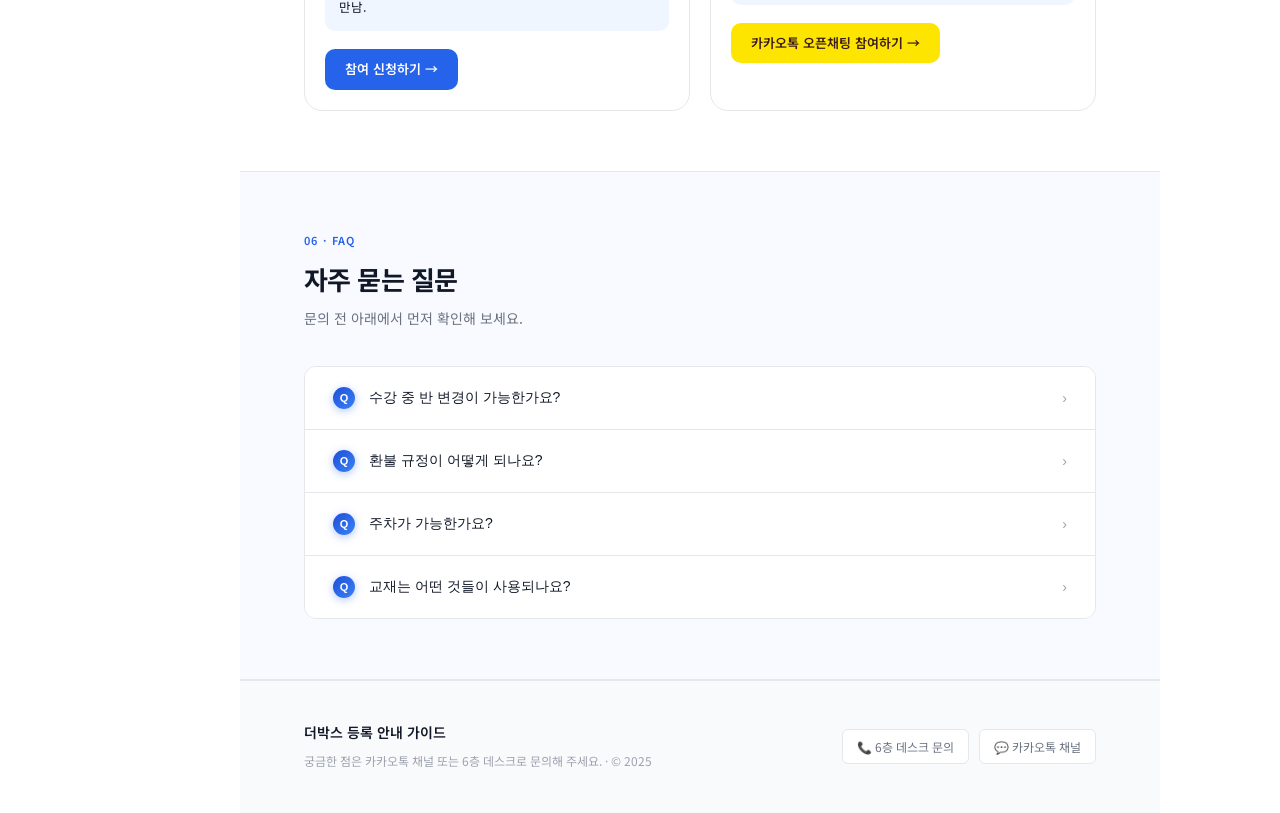
==== commit 0f5fa6ca: "Add files via upload" ====
--- a/index.html
+++ b/index.html
@@ -62,7 +62,7 @@
     }
 
     .nav-section {
-      padding: 20px 12px 0;
+      padding: 56px 64px 56px;
     }
     .nav-section-label {
       font-size: 10px; font-weight: 600; letter-spacing: .1em;
@@ -344,34 +344,49 @@
     }
     .t-chip strong { color: var(--gray-900); font-weight: 600; }
 
+    
     /* ── 클럽 ── */
-    .club-grid { display: grid; grid-template-columns: 1fr 1fr; gap: 16px; }
+    .club-grid {
+      display: grid; grid-template-columns: 1fr 1fr; gap: 20px;
+    }
     .club-card {
-      border: 1px solid var(--gray-200);
-      border-radius: 12px;
-      overflow: hidden;
-      background: var(--white);
-      transition: box-shadow .2s, border-color .2s;
-    }
-    .club-card:hover { box-shadow: 0 4px 20px rgba(37,99,235,.08); border-color: #bfdbfe; }
-    .club-head {
-      padding: 24px 24px 20px;
-      border-bottom: 1px solid var(--gray-200);
-      display: flex; align-items: center; gap: 14px;
-    }
-    .club-badge {
-      width: 44px; height: 44px; border-radius: 10px;
-      display: flex; align-items: center; justify-content: center;
-      font-size: 20px; background: var(--blue-light); flex-shrink: 0;
-    }
-    .club-head h4 { font-size: 16px; font-weight: 700; margin-bottom: 2px; }
-    .club-head p  { font-size: 12px; color: var(--gray-400); }
-    .club-body { padding: 20px 24px 24px; }
-    .club-meta { display: grid; grid-template-columns: auto 1fr; gap: 6px 14px; margin-bottom: 16px; }
-    .cm-label { font-size: 12px; font-weight: 600; color: var(--gray-400); padding-top: 1px; }
-    .cm-value { font-size: 13px; color: var(--gray-700); }
-    .club-desc { font-size: 13px; color: var(--gray-500); line-height: 1.7; padding-top: 16px; border-top: 1px solid var(--gray-100); }
-
+      background: #fff; border: 1px solid var(--gray-200);
+      border-radius: 18px; overflow: hidden;
+    }
+    .club-photo { position: relative; height: 200px; overflow: hidden; }
+    .club-photo img {
+      width: 100%; height: 100%; object-fit: cover;
+      transition: transform .4s;
+    }
+    .club-card:hover .club-photo img { transform: scale(1.04); }
+    .club-photo-badge {
+      position: absolute; bottom: 12px; left: 12px;
+      background: rgba(0,0,0,0.55); backdrop-filter: blur(6px);
+      color: #fff; font-size: 11px; font-weight: 600;
+      padding: 5px 12px; border-radius: 20px;
+    }
+    .club-body { padding: 20px; }
+    .club-title { font-size: 16px; font-weight: 700; color: var(--gray-900); margin-bottom: 2px; }
+    .club-subtitle { font-size: 12px; color: var(--gray-400); margin-bottom: 14px; }
+    .club-info-rows { display: flex; flex-direction: column; gap: 6px; margin-bottom: 14px; }
+    .club-info-row { display: flex; gap: 8px; font-size: 13px; color: var(--gray-700); align-items: flex-start; }
+    .club-info-label { font-weight: 600; color: var(--gray-500); flex-shrink: 0; min-width: 70px; }
+    .club-desc-list { display: flex; flex-direction: column; gap: 6px; margin-bottom: 18px; padding: 14px; background: var(--blue-light); border-radius: 10px; }
+    .club-desc-item { font-size: 12.5px; color: var(--gray-600); line-height: 1.65; }
+    .club-desc-item strong { color: var(--blue); }
+    .club-join-btn {
+      display: inline-flex; align-items: center;
+      background: var(--blue); color: #fff;
+      font-size: 13px; font-weight: 600;
+      padding: 10px 20px; border-radius: 10px;
+      text-decoration: none; transition: background .15s;
+    }
+    .club-join-btn:hover { background: #1d4ed8; }
+    .club-join-kakao { background: #FEE500; color: #3C1E1E; }
+    .club-join-kakao:hover { background: #f0d800; }
+    @media (max-width: 640px) { .club-grid { grid-template-columns: 1fr; } }
+
+    
     /* ── 출결 ── */
     .rule-list { display: flex; flex-direction: column; gap: 0; border: 1px solid var(--gray-200); border-radius: 12px; overflow: hidden; }
     .rule-row {
@@ -561,7 +576,7 @@
       background: rgba(0,0,0,.35);
       align-items: center; justify-content: center;
     }
-    .modal-overlay.open { display: flex; }
+    .modal-overlay.open { display: flex; align-items: center; justify-content: center; }
     .modal-box {
       background: var(--white); border-radius: 14px;
       width: 360px; overflow: hidden;
@@ -586,14 +601,302 @@
     @media(max-width:860px){
       .sidebar { display: none; }
       main, footer { margin-left: 0; }
-      .hero, section { padding-left: 24px; padding-right: 24px; }
-      footer { padding-left: 24px; padding-right: 24px; }
+      .hero { padding: 40px 20px 36px; }
+      section { padding: 40px 20px 40px; }
+      footer { padding: 20px; }
+
+      /* 히어로 */
+      .hero h2 { font-size: 34px; }
+      .hero-links { gap: 8px; }
+      .hero-link-btn { font-size: 12px; padding: 8px 14px; }
+
+      /* 섹션 타이틀 */
+      .sec-title { font-size: 22px; }
+
+      /* 선생님 섹션 */
       .fac-grid, .prep-grid { grid-template-columns: 1fr 1fr; }
       .fee-grid { grid-template-columns: 1fr 1fr; }
       .club-grid { grid-template-columns: 1fr; }
       .teacher-row { grid-template-columns: 48px 1fr; }
       .t-meta { display: none; }
-    }
+
+      /* 시간표 */
+      .sched-link-wrap { flex-direction: column; align-items: flex-start; gap: 8px; }
+
+      /* 수강 규정 */
+      .rules-wrap { grid-template-columns: 1fr; }
+      .rules-block-tip { grid-column: 1; }
+
+      /* 수강료 */
+      .fees-banner { flex-direction: column; gap: 8px; }
+      .fees-disc-grid { gap: 8px; }
+      .fees-disc-item { flex-direction: column; align-items: flex-start; gap: 8px; }
+
+      /* 편의시설 */
+      .fac-grid { grid-template-columns: 1fr !important; }
+      .svc-grid { grid-template-columns: 1fr; }
+
+      /* 클럽 */
+      .club-grid { grid-template-columns: 1fr; }
+      .club-photo { height: 180px; }
+
+      /* 푸터 */
+      footer { flex-direction: column; gap: 14px; text-align: center; }
+      .footer-links { justify-content: center; }
+    }
+
+    /* 모바일 전용 추가 최적화 */
+    @media(max-width:480px){
+      .hero h2 { font-size: 28px; }
+      .hero-links { flex-direction: column; }
+      .hero-link-btn { width: 100%; justify-content: center; }
+      .fees-banner-left { flex-direction: column; align-items: flex-start; gap: 6px; }
+      .fees-banner-note { display: none; }
+      .svc-grid { grid-template-columns: 1fr; }
+      .rules-wrap { grid-template-columns: 1fr; }
+      .fac-service-grid { grid-template-columns: 1fr; }
+      .t-grid { grid-template-columns: 1fr 1fr !important; }
+      .sec-title { font-size: 20px; }
+      .fac-grid { grid-template-columns: 1fr !important; }
+      .fees-disc-amount-badge { width: 100%; text-align: center; }
+      .club-info-row { flex-direction: column; gap: 2px; }
+      .club-info-label { min-width: unset; }
+      .sched-link-btn { width: 100%; justify-content: center; }
+    }
+
+    /* ── 수강 및 이용 규정 ── */
+    .rules-wrap {
+      display: grid;
+      grid-template-columns: 1fr 1fr;
+      gap: 16px;
+    }
+    .rules-block {
+      background: #fff;
+      border: 1px solid var(--gray-200);
+      border-radius: 16px;
+      padding: 24px;
+    }
+    .rules-block-tip {
+      grid-column: 1 / -1;
+      background: linear-gradient(135deg, #fffbeb, #fefce8);
+      border-color: #fde68a;
+    }
+    .rules-block-header {
+      display: flex; align-items: center; gap: 8px;
+      font-size: 13.5px; font-weight: 700; color: var(--gray-900);
+      padding-bottom: 14px; margin-bottom: 16px;
+      border-bottom: 1px solid var(--gray-100);
+    }
+    .rules-block-tip .rules-block-header { border-color: #fde68a; }
+    .rules-icon { font-size: 16px; }
+    .rules-item { margin-bottom: 16px; }
+    .rules-item:last-child { margin-bottom: 0; }
+    .rules-item-label {
+      font-size: 13px; font-weight: 700;
+      color: var(--blue); margin-bottom: 5px;
+    }
+    .rules-block-tip .rules-item-label { color: #92400e; }
+    .rules-item-text {
+      font-size: 13px; color: var(--gray-500); line-height: 1.75;
+    }
+    .rules-item-text em {
+      font-style: normal; font-weight: 600; color: var(--gray-700);
+    }
+    .rules-block-tip .rules-item-text em { color: #92400e; }
+    @media (max-width: 640px) {
+      .rules-wrap { grid-template-columns: 1fr; }
+      .rules-block-tip { grid-column: 1; }
+    }
+
+
+    
+
+
+    /* ── 수강생 제공 서비스 ── */
+    .svc-wrap { margin-top: 36px; }
+    .svc-header {
+      display: flex; align-items: center; gap: 12px; margin-bottom: 18px;
+    }
+    .svc-badge {
+      background: linear-gradient(135deg, #1e3a8a, #2563eb);
+      color: #fff; font-size: 10px; font-weight: 700;
+      letter-spacing: .1em; text-transform: uppercase;
+      padding: 4px 12px; border-radius: 20px;
+    }
+    .svc-title { font-size: 16px; font-weight: 700; color: var(--gray-900); }
+    .svc-grid {
+      display: grid; grid-template-columns: 1fr 1fr; gap: 16px;
+    }
+    .svc-card {
+      background: #fff; border: 1px solid var(--gray-200);
+      border-radius: 16px; padding: 20px;
+    }
+    .svc-card-top {
+      display: flex; align-items: center; gap: 12px; margin-bottom: 16px;
+    }
+    .svc-icon {
+      width: 42px; height: 42px; border-radius: 12px;
+      background: var(--blue-light);
+      display: flex; align-items: center; justify-content: center;
+      font-size: 20px; flex-shrink: 0;
+    }
+    .svc-name { font-size: 14px; font-weight: 700; color: var(--gray-900); }
+    .svc-sub  { font-size: 12px; color: var(--gray-400); margin-top: 2px; }
+    .svc-img-box {
+      border-radius: 10px; overflow: hidden;
+      border: 1px solid var(--gray-100); margin-bottom: 14px;
+    }
+    .svc-img-box img { width: 100%; display: block; }
+    .svc-desc {
+      font-size: 13px; color: var(--gray-500); line-height: 1.7; margin-bottom: 12px;
+    }
+    .svc-partner-text {
+      font-size: 12.5px; color: var(--gray-500); line-height: 1.8;
+      background: var(--gray-50); border: 1px solid var(--gray-200);
+      border-radius: 10px; padding: 12px 14px; margin-bottom: 12px;
+    }
+    .svc-insta-row {
+      display: flex; align-items: center;
+      justify-content: space-between; flex-wrap: wrap; gap: 6px;
+    }
+    .svc-insta-link {
+      display: inline-flex; align-items: center; gap: 5px;
+      color: #c2185b; font-size: 12px; font-weight: 600;
+      text-decoration: none; opacity: .85;
+    }
+    .svc-insta-link:hover { opacity: 1; }
+    .svc-note { font-size: 11px; color: var(--gray-400); }
+    @media (max-width: 640px) { .svc-grid { grid-template-columns: 1fr; } }
+
+
+    /* ── 시간표 ── */
+    .sched-img-wrap {
+      border-radius: 14px; overflow: hidden;
+      border: 1px solid var(--gray-200);
+      margin-bottom: 16px;
+      box-shadow: 0 2px 12px rgba(0,0,0,0.06);
+    }
+    .sched-img-wrap img { width: 100%; display: block; }
+    .sched-link-wrap {
+      display: flex; align-items: center; gap: 16px; flex-wrap: wrap;
+    }
+    .sched-link-btn {
+      display: inline-flex; align-items: center; gap: 8px;
+      background: var(--blue); color: #fff;
+      font-size: 13.5px; font-weight: 600;
+      padding: 11px 22px; border-radius: 10px;
+      text-decoration: none; transition: background .15s;
+      white-space: nowrap;
+    }
+    .sched-link-btn:hover { background: #1d4ed8; }
+    .sched-link-note {
+      font-size: 12.5px; color: var(--gray-400);
+    }
+
+
+    .sched-zoom-hint {
+      text-align: center; font-size: 12px; color: var(--gray-400);
+      padding: 8px; background: var(--gray-50);
+    }
+
+    /* ── 수강료 납부 ── */
+    .fees-banner {
+      display: flex; align-items: center; justify-content: space-between;
+      background: linear-gradient(135deg, #1e3a8a, #2563eb);
+      border-radius: 14px; padding: 18px 22px; margin-bottom: 24px;
+      flex-wrap: wrap; gap: 10px;
+    }
+    .fees-banner-left { display: flex; align-items: center; gap: 14px; }
+    .fees-banner-icon { font-size: 24px; }
+    .fees-banner-title { font-size: 14px; font-weight: 700; color: #fff; margin-bottom: 3px; }
+    .fees-banner-sub { font-size: 13px; color: rgba(255,255,255,0.8); }
+    .fees-banner-sub strong { color: #fbbf24; }
+    .fees-banner-note { font-size: 12px; color: rgba(255,255,255,0.6); }
+    .fees-section-label {
+      font-size: 11px; font-weight: 700; letter-spacing: .1em;
+      text-transform: uppercase; color: var(--gray-400); margin-bottom: 10px;
+    }
+    .fees-methods { display: flex; flex-direction: column; gap: 6px; }
+    .fees-method-card {
+      display: flex; align-items: center; gap: 14px;
+      background: #fff; border: 1px solid var(--gray-200);
+      border-radius: 12px; padding: 13px 16px;
+    }
+    .fees-method-clickable { cursor: pointer; transition: all .15s; }
+    .fees-method-clickable:hover { border-color: var(--blue); background: var(--blue-light); }
+    .fees-method-icon { font-size: 18px; flex-shrink: 0; width: 24px; text-align: center; }
+    .fees-method-body { flex: 1; }
+    .fees-method-title { font-size: 13px; font-weight: 700; color: var(--gray-900); margin-bottom: 2px; }
+    .fees-method-desc { font-size: 12px; color: var(--gray-500); line-height: 1.5; }
+    .fees-method-tag {
+      display: inline-block; margin-left: 6px;
+      background: var(--blue); color: #fff;
+      font-size: 10px; font-weight: 600; padding: 2px 7px; border-radius: 8px;
+    }
+    .fees-method-arrow { font-size: 18px; color: var(--gray-300); }
+    .fees-disc-grid { display: flex; flex-direction: column; gap: 8px; }
+    .fees-disc-item {
+      display: flex; align-items: center; justify-content: space-between;
+      background: #fff; border: 1px solid var(--gray-200);
+      border-radius: 12px; padding: 14px 18px; gap: 12px;
+    }
+    .fees-disc-left { display: flex; align-items: center; gap: 12px; }
+    .fees-disc-emoji { font-size: 20px; flex-shrink: 0; }
+    .fees-disc-title { font-size: 13.5px; font-weight: 700; color: var(--gray-900); margin-bottom: 3px; }
+    .fees-disc-sub { font-size: 12px; color: var(--gray-500); }
+    .fees-disc-amount-badge {
+      flex-shrink: 0; font-size: 13px; font-weight: 800;
+      padding: 6px 14px; border-radius: 20px; white-space: nowrap;
+    }
+    .fees-disc-amount-badge.green { background: #dcfce7; color: #16a34a; }
+    .fees-disc-amount-badge.red   { background: #fee2e2; color: #dc2626; }
+    .fees-disc-footer {
+      margin-top: 10px; font-size: 11.5px; color: var(--gray-400);
+      text-align: center; line-height: 1.7;
+    }
+
+
+    .faq-refund-img {
+      cursor: zoom-in; border-radius: 10px; overflow: hidden;
+      border: 1px solid var(--gray-200);
+    }
+    .faq-refund-img img { width: 100%; display: block; }
+    .faq-refund-hint {
+      text-align: center; font-size: 12px; color: var(--gray-400);
+      padding: 8px; background: var(--gray-50);
+    }
+    .faq-list-items {
+      margin: 10px 0 0 16px; display: flex; flex-direction: column; gap: 5px;
+    }
+    .faq-list-items li { font-size: 13px; color: var(--gray-600); line-height: 1.6; }
+    .faq-tip {
+      margin-top: 12px; font-size: 12.5px; color: var(--gray-500);
+      background: var(--blue-light); border-radius: 8px; padding: 10px 14px;
+    }
+
+
+    .hero-links {
+      display: flex; gap: 10px; flex-wrap: wrap; margin-top: 24px;
+    }
+    .hero-link-btn {
+      display: inline-flex; align-items: center; gap: 8px;
+      background: #fff; border: 1.5px solid var(--gray-200);
+      color: var(--gray-700); font-size: 13px; font-weight: 600;
+      padding: 10px 18px; border-radius: 50px;
+      text-decoration: none;
+      transition: all .18s;
+      box-shadow: 0 1px 4px rgba(0,0,0,0.06);
+    }
+    .hero-link-btn:hover {
+      border-color: var(--blue); color: var(--blue);
+      box-shadow: 0 2px 10px rgba(37,99,235,0.12);
+      transform: translateY(-1px);
+    }
+    .hero-link-insta:hover {
+      border-color: #e1306c; color: #e1306c;
+      box-shadow: 0 2px 10px rgba(225,48,108,0.12);
+    }
+
   </style>
 </head>
 <body>
@@ -607,7 +910,8 @@
   <div class="nav-section">
     <p class="nav-section-label">안내 목차</p>
     <a href="#teachers"   class="nav-link"><span class="ico">👨‍🏫</span>선생님별 안내</a>
-    <a href="#attendance" class="nav-link"><span class="ico">📋</span>출결 규정</a>
+    <a href="#schedule" class="nav-link"><span class="ico">📅</span>수업 시간표</a>
+        <a href="#attendance" class="nav-link"><span class="ico">📋</span>수강 및 이용 규정</a>
     <a href="#fees"       class="nav-link"><span class="ico">💳</span>수강료 납부</a>
     <a href="#facility"   class="nav-link"><span class="ico">🏢</span>편의시설 안내</a>
     <a href="#clubs"      class="nav-link"><span class="ico">🎲</span>클럽 활동</a>
@@ -626,6 +930,26 @@
           <span style="display:block; color:#111827;">더박스 멤버가<br>되어주셔서 <em style="font-style:normal; color:#2563eb;">감사합니다.</em></span>
         </h2>
         <p class="hero-desc" style="margin-bottom:0;">이 가이드에는 더박스와 함께하시면서 필요한 정보가 담겨 있습니다. 편하게 읽어보시고, 궁금한 점은 언제든지 카카오톡으로 문의해 주시거나 6층으로 방문해 주세요.</p>
+      <div class="hero-links">
+        <a href="https://theboxis.com" target="_blank" class="hero-link-btn" title="더박스 웹사이트">
+          <svg width="18" height="18" viewBox="0 0 24 24" fill="none" stroke="currentColor" stroke-width="2" stroke-linecap="round" stroke-linejoin="round">
+            <circle cx="12" cy="12" r="10"/><line x1="2" y1="12" x2="22" y2="12"/>
+            <path d="M12 2a15.3 15.3 0 0 1 4 10 15.3 15.3 0 0 1-4 10 15.3 15.3 0 0 1-4-10 15.3 15.3 0 0 1 4-10z"/>
+          </svg>
+          웹사이트 바로가기
+        </a>
+        <a href="https://www.instagram.com/thebox_daegu/" target="_blank" class="hero-link-btn hero-link-insta" title="더박스 인스타그램">
+          <svg width="18" height="18" viewBox="0 0 24 24" fill="none">
+            <rect x="2" y="2" width="20" height="20" rx="6" stroke="url(#hig)" stroke-width="2"/>
+            <circle cx="12" cy="12" r="4.5" stroke="url(#hig)" stroke-width="2"/>
+            <circle cx="17.5" cy="6.5" r="1.3" fill="#e1306c"/>
+            <defs><linearGradient id="hig" x1="2" y1="22" x2="22" y2="2">
+              <stop stop-color="#f09433"/><stop offset="0.5" stop-color="#e1306c"/><stop offset="1" stop-color="#bc1888"/>
+            </linearGradient></defs>
+          </svg>
+          인스타그램 바로가기
+        </a>
+      </div>
       </div>
     </div>
   </div>
@@ -638,10 +962,10 @@
     <button class="tlc-btn" onclick="showTeachers()">
       <div class="tlc-left">
         <div class="tlc-avatars">
-          <div class="tlc-av"><img src="[data-uri]" style="width:100%;height:100%;object-fit:cover;border-radius:10px;"/></div>
-          <div class="tlc-av"><img src="[data-uri]" style="width:100%;height:100%;object-fit:cover;border-radius:10px;"/></div>
-          <div class="tlc-av"><img src="[data-uri]" style="width:100%;height:100%;object-fit:cover;border-radius:10px;"/></div>
-          <div class="tlc-av"><img src="[data-uri]" style="width:100%;height:100%;object-fit:cover;border-radius:10px;"/></div>
+          <div class="tlc-av"><img src="https://raw.githubusercontent.com/lccthebox/TheBoxAcademy/refs/heads/main/james.jpg" style="width:100%;height:100%;object-fit:cover;border-radius:10px;"/></div>
+          <div class="tlc-av"><img src="https://raw.githubusercontent.com/lccthebox/TheBoxAcademy/refs/heads/main/chris.jpg" style="width:100%;height:100%;object-fit:cover;border-radius:10px;"/></div>
+          <div class="tlc-av"><img src="https://raw.githubusercontent.com/lccthebox/TheBoxAcademy/refs/heads/main/cerline.jpg" style="width:100%;height:100%;object-fit:cover;border-radius:10px;"/></div>
+          <div class="tlc-av"><img src="https://raw.githubusercontent.com/lccthebox/TheBoxAcademy/refs/heads/main/tina.jpg" style="width:100%;height:100%;object-fit:cover;border-radius:10px;"/></div>
         </div>
         <div>
           <div class="tlc-title">선생님 9명 전체 보기</div>
@@ -671,7 +995,8 @@
       <div class="t-grid">
 
         <div class="t-card" onclick="toggleVideo(this)">
-          <div class="t-card-top"><div class="t-card-av"><img src="[data-uri]" alt="James"/></div><div><div class="t-card-name">James · 제임스</div><span class="t-card-tag">강의실 701호</span></div></div>
+          <div class="t-card-top"><div class="t-card-av"><img src="https://raw.githubusercontent.com/lccthebox/TheBoxAcademy/refs/heads/main/james.jpg" alt="James" style="width:100%;height:100%;object-fit:cover;border-radius:0;"/></div><div><div class="t-card-name">James · 제임스</div><span class="t-card-tag">강의실 701호</span>
+          <a href="https://www.instagram.com/james_real_english/" target="_blank" class="t-insta-btn"><svg width="18" height="18" viewBox="0 0 24 24" fill="none" xmlns="http://www.w3.org/2000/svg"><rect x="2" y="2" width="20" height="20" rx="6" stroke="url(#ig1)" stroke-width="2"/><circle cx="12" cy="12" r="4.5" stroke="url(#ig2)" stroke-width="2"/><circle cx="17.5" cy="6.5" r="1.2" fill="url(#ig3)"/><defs><linearGradient id="ig1" x1="2" y1="22" x2="22" y2="2"><stop stop-color="#f09433"/><stop offset="0.4" stop-color="#e6683c"/><stop offset="0.6" stop-color="#dc2743"/><stop offset="0.8" stop-color="#cc2366"/><stop offset="1" stop-color="#bc1888"/></linearGradient><linearGradient id="ig2" x1="8" y1="16" x2="16" y2="8"><stop stop-color="#f09433"/><stop offset="1" stop-color="#bc1888"/></linearGradient><linearGradient id="ig3" x1="0" y1="1" x2="1" y2="0"><stop stop-color="#f09433"/><stop offset="1" stop-color="#bc1888"/></linearGradient></defs></svg></a></div></div>
           <div class="t-card-sch">
             <div class="t-sch-row"><span class="t-sch-ico">📌</span><span class="t-sch-lbl">기초</span><span class="t-sch-val">월–목 (주 2회 가능) · 오전 11:45 / 오후 8:45</span></div>
             <div class="t-sch-row"><span class="t-sch-ico">📌</span><span class="t-sch-lbl">패턴</span><span class="t-sch-val">월–목 · 오전 9:55 / 오후 6:55</span></div>
@@ -680,7 +1005,7 @@
         </div>
 
         <div class="t-card" onclick="toggleVideo(this)">
-          <div class="t-card-top"><div class="t-card-av"><img src="[data-uri]" alt="Chris"/></div><div><div class="t-card-name">Chris · 크리스</div><span class="t-card-tag">강의실 803호</span></div></div>
+          <div class="t-card-top"><div class="t-card-av"><img src="https://raw.githubusercontent.com/lccthebox/TheBoxAcademy/refs/heads/main/chris.jpg" alt="Chris" style="width:100%;height:100%;object-fit:cover;border-radius:0;"/></div><div><div class="t-card-name">Chris · 크리스</div><span class="t-card-tag">강의실 803호</span></div></div>
           <div class="t-card-sch">
             <div class="t-sch-row"><span class="t-sch-ico">📌</span><span class="t-sch-lbl">실용</span><span class="t-sch-val">월–목 · 오전 8:30</span></div>
             <div class="t-sch-row"><span class="t-sch-ico">📌</span><span class="t-sch-lbl">패턴</span><span class="t-sch-val">월·목 · 오전 9:30 / 오후 8:30</span></div>
@@ -689,7 +1014,8 @@
         </div>
 
         <div class="t-card has-video" onclick="toggleVideo(this)" data-video="H8Mln_26wk4">
-          <div class="t-card-top"><div class="t-card-av"><img src="[data-uri]" alt="Cerline"/></div><div><div class="t-card-name">Cerline · 설린</div><span class="t-card-tag">강의실 704호</span></div></div>
+          <div class="t-card-top"><div class="t-card-av"><img src="https://raw.githubusercontent.com/lccthebox/TheBoxAcademy/refs/heads/main/cerline.jpg" alt="Cerline" style="width:100%;height:100%;object-fit:cover;border-radius:0;"/></div><div><div class="t-card-name">Cerline · 설린</div><span class="t-card-tag">강의실 704호</span>
+          <a href="https://www.instagram.com/cerline_english/" target="_blank" class="t-insta-btn"><svg width="18" height="18" viewBox="0 0 24 24" fill="none" xmlns="http://www.w3.org/2000/svg"><rect x="2" y="2" width="20" height="20" rx="6" stroke="url(#ig1)" stroke-width="2"/><circle cx="12" cy="12" r="4.5" stroke="url(#ig2)" stroke-width="2"/><circle cx="17.5" cy="6.5" r="1.2" fill="url(#ig3)"/><defs><linearGradient id="ig1" x1="2" y1="22" x2="22" y2="2"><stop stop-color="#f09433"/><stop offset="0.4" stop-color="#e6683c"/><stop offset="0.6" stop-color="#dc2743"/><stop offset="0.8" stop-color="#cc2366"/><stop offset="1" stop-color="#bc1888"/></linearGradient><linearGradient id="ig2" x1="8" y1="16" x2="16" y2="8"><stop stop-color="#f09433"/><stop offset="1" stop-color="#bc1888"/></linearGradient><linearGradient id="ig3" x1="0" y1="1" x2="1" y2="0"><stop stop-color="#f09433"/><stop offset="1" stop-color="#bc1888"/></linearGradient></defs></svg></a></div></div>
           <div class="t-card-sch">
             <div class="t-sch-row"><span class="t-sch-ico">📌</span><span class="t-sch-lbl">문법A</span><span class="t-sch-val">월수 오후 8:30 / 화목 오후 12:00</span></div>
             <div class="t-sch-row"><span class="t-sch-ico">📌</span><span class="t-sch-lbl">문법B</span><span class="t-sch-val">월수 오전 10:30 / 화목 오후 6:50</span></div>
@@ -699,7 +1025,8 @@
         </div>
 
         <div class="t-card has-video" onclick="toggleVideo(this)" data-video="vWWg2CAKDSE">
-          <div class="t-card-top"><div class="t-card-av"><img src="[data-uri]" alt="Tina"/></div><div><div class="t-card-name">Tina · 티나</div><span class="t-card-tag">강의실 805호</span></div></div>
+          <div class="t-card-top"><div class="t-card-av"><img src="https://raw.githubusercontent.com/lccthebox/TheBoxAcademy/refs/heads/main/tina.jpg" alt="Tina" style="width:100%;height:100%;object-fit:cover;border-radius:0;"/></div><div><div class="t-card-name">Tina · 티나</div><span class="t-card-tag">강의실 805호</span>
+          <a href="https://www.instagram.com/tina_trendy_english_/" target="_blank" class="t-insta-btn"><svg width="18" height="18" viewBox="0 0 24 24" fill="none" xmlns="http://www.w3.org/2000/svg"><rect x="2" y="2" width="20" height="20" rx="6" stroke="url(#ig1)" stroke-width="2"/><circle cx="12" cy="12" r="4.5" stroke="url(#ig2)" stroke-width="2"/><circle cx="17.5" cy="6.5" r="1.2" fill="url(#ig3)"/><defs><linearGradient id="ig1" x1="2" y1="22" x2="22" y2="2"><stop stop-color="#f09433"/><stop offset="0.4" stop-color="#e6683c"/><stop offset="0.6" stop-color="#dc2743"/><stop offset="0.8" stop-color="#cc2366"/><stop offset="1" stop-color="#bc1888"/></linearGradient><linearGradient id="ig2" x1="8" y1="16" x2="16" y2="8"><stop stop-color="#f09433"/><stop offset="1" stop-color="#bc1888"/></linearGradient><linearGradient id="ig3" x1="0" y1="1" x2="1" y2="0"><stop stop-color="#f09433"/><stop offset="1" stop-color="#bc1888"/></linearGradient></defs></svg></a></div></div>
           <div class="t-card-sch">
             <div class="t-sch-row"><span class="t-sch-ico">📌</span><span class="t-sch-lbl">기초1</span><span class="t-sch-val">월수 오후 6:50 / 화목 오전 10:30</span></div>
             <div class="t-sch-row"><span class="t-sch-ico">📌</span><span class="t-sch-lbl">기초2</span><span class="t-sch-val">월수 오전 10:30 · 오후 8:30 / 화목 오후 6:50</span></div>
@@ -709,7 +1036,8 @@
         </div>
 
         <div class="t-card has-video" onclick="toggleVideo(this)" data-video="ZuITvUT0I9c">
-          <div class="t-card-top"><div class="t-card-av"><img src="[data-uri]" alt="Riley"/></div><div><div class="t-card-name">Riley · 라일리</div><span class="t-card-tag">강의실 801호</span></div></div>
+          <div class="t-card-top"><div class="t-card-av"><img src="https://raw.githubusercontent.com/lccthebox/TheBoxAcademy/refs/heads/main/riley.jpg" alt="Riley" style="width:100%;height:100%;object-fit:cover;border-radius:0;"/></div><div><div class="t-card-name">Riley · 라일리</div><span class="t-card-tag">강의실 801호</span>
+          <a href="https://www.instagram.com/riley_right_english/" target="_blank" class="t-insta-btn"><svg width="18" height="18" viewBox="0 0 24 24" fill="none" xmlns="http://www.w3.org/2000/svg"><rect x="2" y="2" width="20" height="20" rx="6" stroke="url(#ig1)" stroke-width="2"/><circle cx="12" cy="12" r="4.5" stroke="url(#ig2)" stroke-width="2"/><circle cx="17.5" cy="6.5" r="1.2" fill="url(#ig3)"/><defs><linearGradient id="ig1" x1="2" y1="22" x2="22" y2="2"><stop stop-color="#f09433"/><stop offset="0.4" stop-color="#e6683c"/><stop offset="0.6" stop-color="#dc2743"/><stop offset="0.8" stop-color="#cc2366"/><stop offset="1" stop-color="#bc1888"/></linearGradient><linearGradient id="ig2" x1="8" y1="16" x2="16" y2="8"><stop stop-color="#f09433"/><stop offset="1" stop-color="#bc1888"/></linearGradient><linearGradient id="ig3" x1="0" y1="1" x2="1" y2="0"><stop stop-color="#f09433"/><stop offset="1" stop-color="#bc1888"/></linearGradient></defs></svg></a></div></div>
           <div class="t-card-sch">
             <div class="t-sch-row"><span class="t-sch-ico">📌</span><span class="t-sch-lbl">롸잇A</span><span class="t-sch-val">월수 오후 6:50 / 토일 오후 1:30</span></div>
             <div class="t-sch-row"><span class="t-sch-ico">📌</span><span class="t-sch-lbl">롸잇B</span><span class="t-sch-val">화목 오후 8:30 / 토일 오전 10:00</span></div>
@@ -719,7 +1047,8 @@
         </div>
 
         <div class="t-card has-video" onclick="toggleVideo(this)" data-video="Wm96QPO20kM">
-          <div class="t-card-top"><div class="t-card-av"><img src="[data-uri]" alt="Jane"/></div><div><div class="t-card-name">Jane · 제인</div><span class="t-card-tag">강의실 701호</span></div></div>
+          <div class="t-card-top"><div class="t-card-av"><img src="https://raw.githubusercontent.com/lccthebox/TheBoxAcademy/refs/heads/main/jane.jpg" alt="Jane" style="width:100%;height:100%;object-fit:cover;border-radius:0;"/></div><div><div class="t-card-name">Jane · 제인</div><span class="t-card-tag">강의실 701호</span>
+          <a href="https://www.instagram.com/janethebox/" target="_blank" class="t-insta-btn"><svg width="18" height="18" viewBox="0 0 24 24" fill="none" xmlns="http://www.w3.org/2000/svg"><rect x="2" y="2" width="20" height="20" rx="6" stroke="url(#ig1)" stroke-width="2"/><circle cx="12" cy="12" r="4.5" stroke="url(#ig2)" stroke-width="2"/><circle cx="17.5" cy="6.5" r="1.2" fill="url(#ig3)"/><defs><linearGradient id="ig1" x1="2" y1="22" x2="22" y2="2"><stop stop-color="#f09433"/><stop offset="0.4" stop-color="#e6683c"/><stop offset="0.6" stop-color="#dc2743"/><stop offset="0.8" stop-color="#cc2366"/><stop offset="1" stop-color="#bc1888"/></linearGradient><linearGradient id="ig2" x1="8" y1="16" x2="16" y2="8"><stop stop-color="#f09433"/><stop offset="1" stop-color="#bc1888"/></linearGradient><linearGradient id="ig3" x1="0" y1="1" x2="1" y2="0"><stop stop-color="#f09433"/><stop offset="1" stop-color="#bc1888"/></linearGradient></defs></svg></a></div></div>
           <div class="t-card-sch">
             <div class="t-sch-row"><span class="t-sch-ico">📌</span><span class="t-sch-lbl">기초1</span><span class="t-sch-val">월수 오전 10:30 · 오후 6:50 / 화목 오후 12:00 · 오후 8:30</span></div>
             <div class="t-sch-row"><span class="t-sch-ico">📌</span><span class="t-sch-lbl">기초2</span><span class="t-sch-val">월수 오후 8:30 / 화목 오후 6:50</span></div>
@@ -728,7 +1057,8 @@
         </div>
 
         <div class="t-card has-video" onclick="toggleVideo(this)" data-video="plCZz1_-Ckw">
-          <div class="t-card-top"><div class="t-card-av"><img src="[data-uri]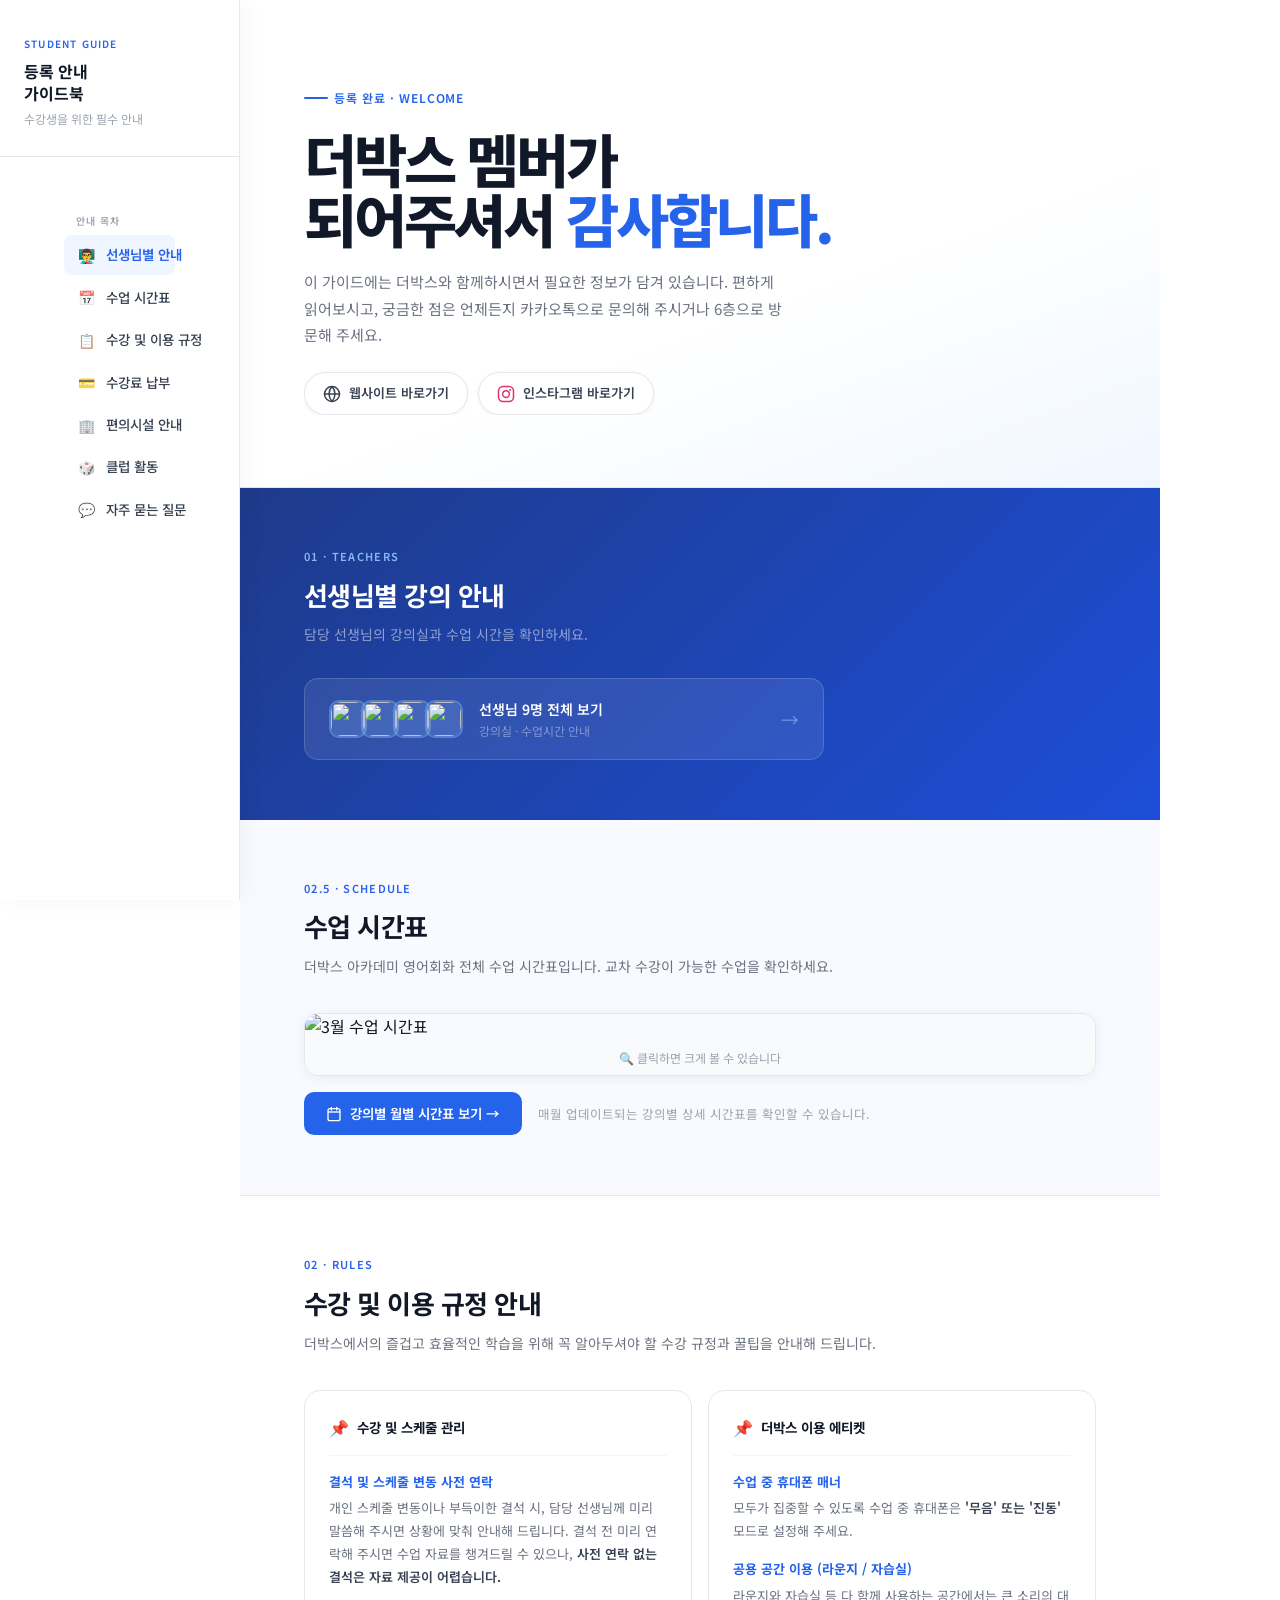
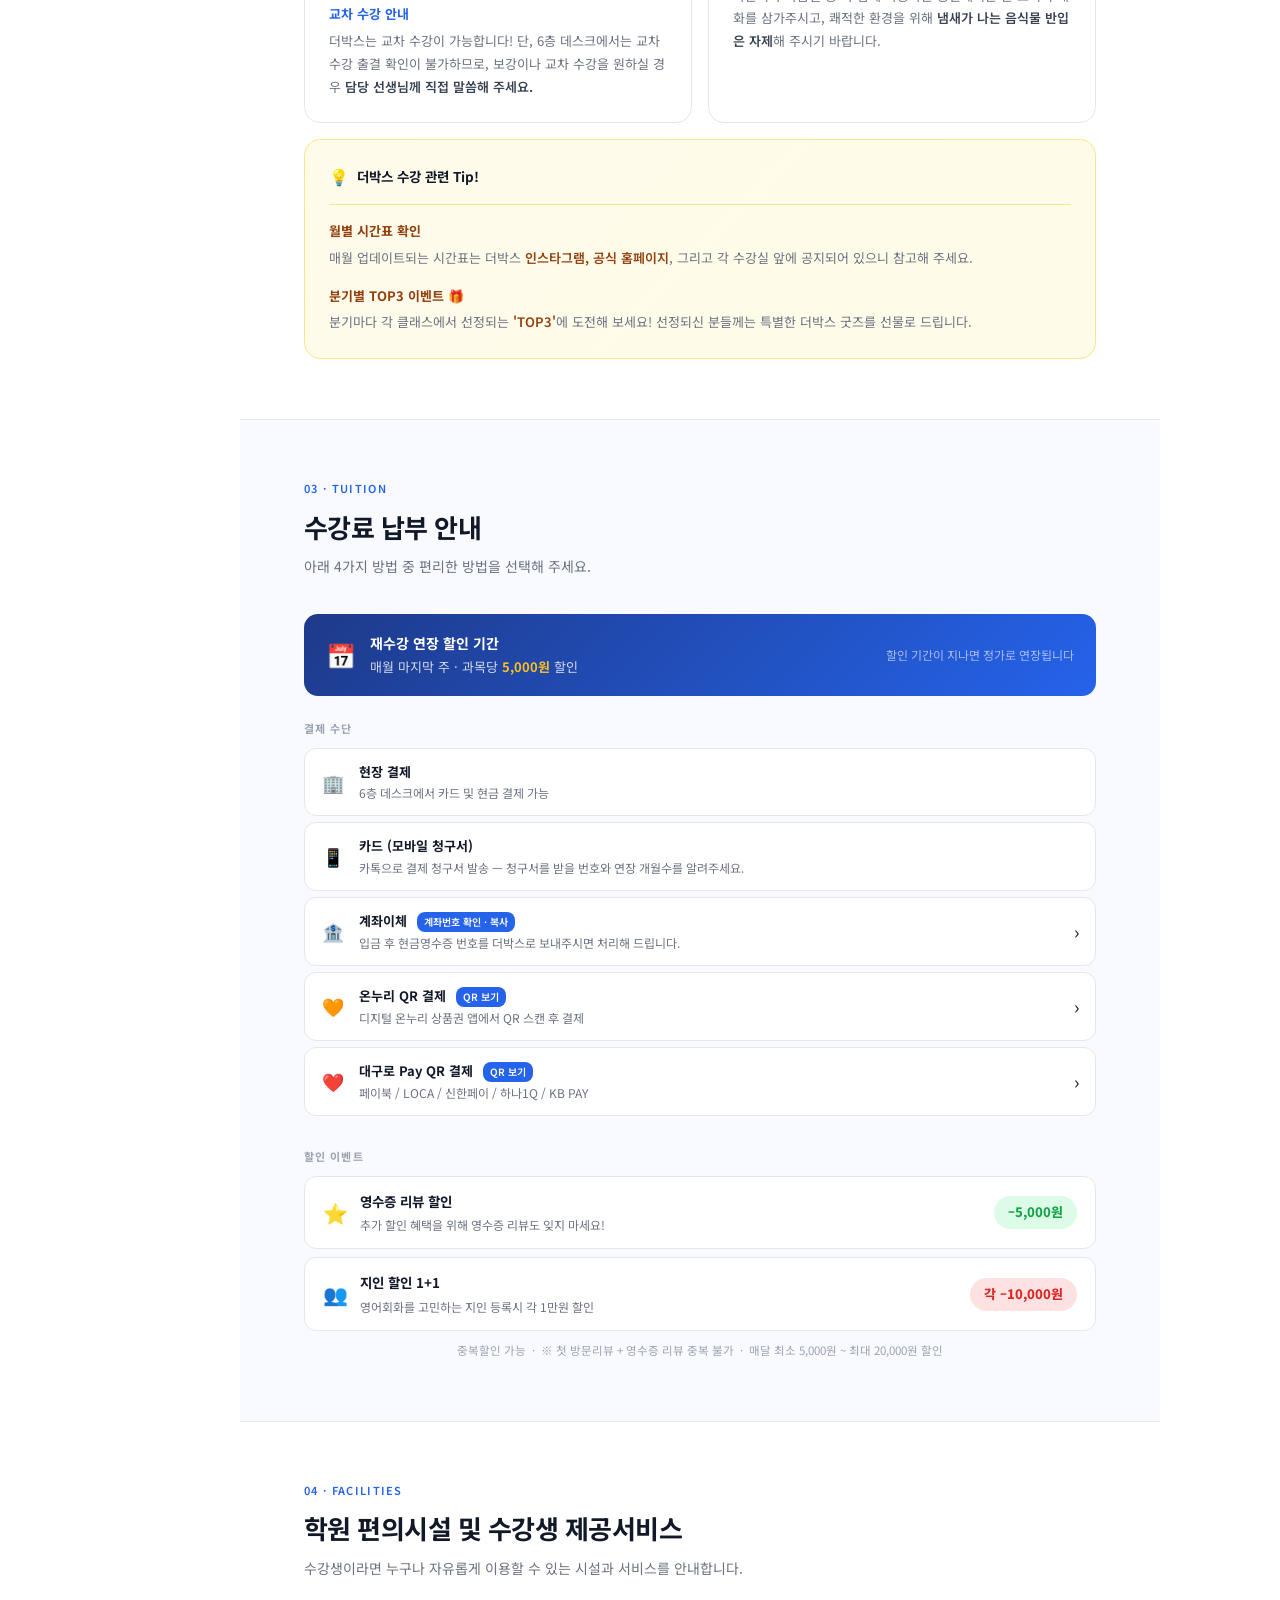
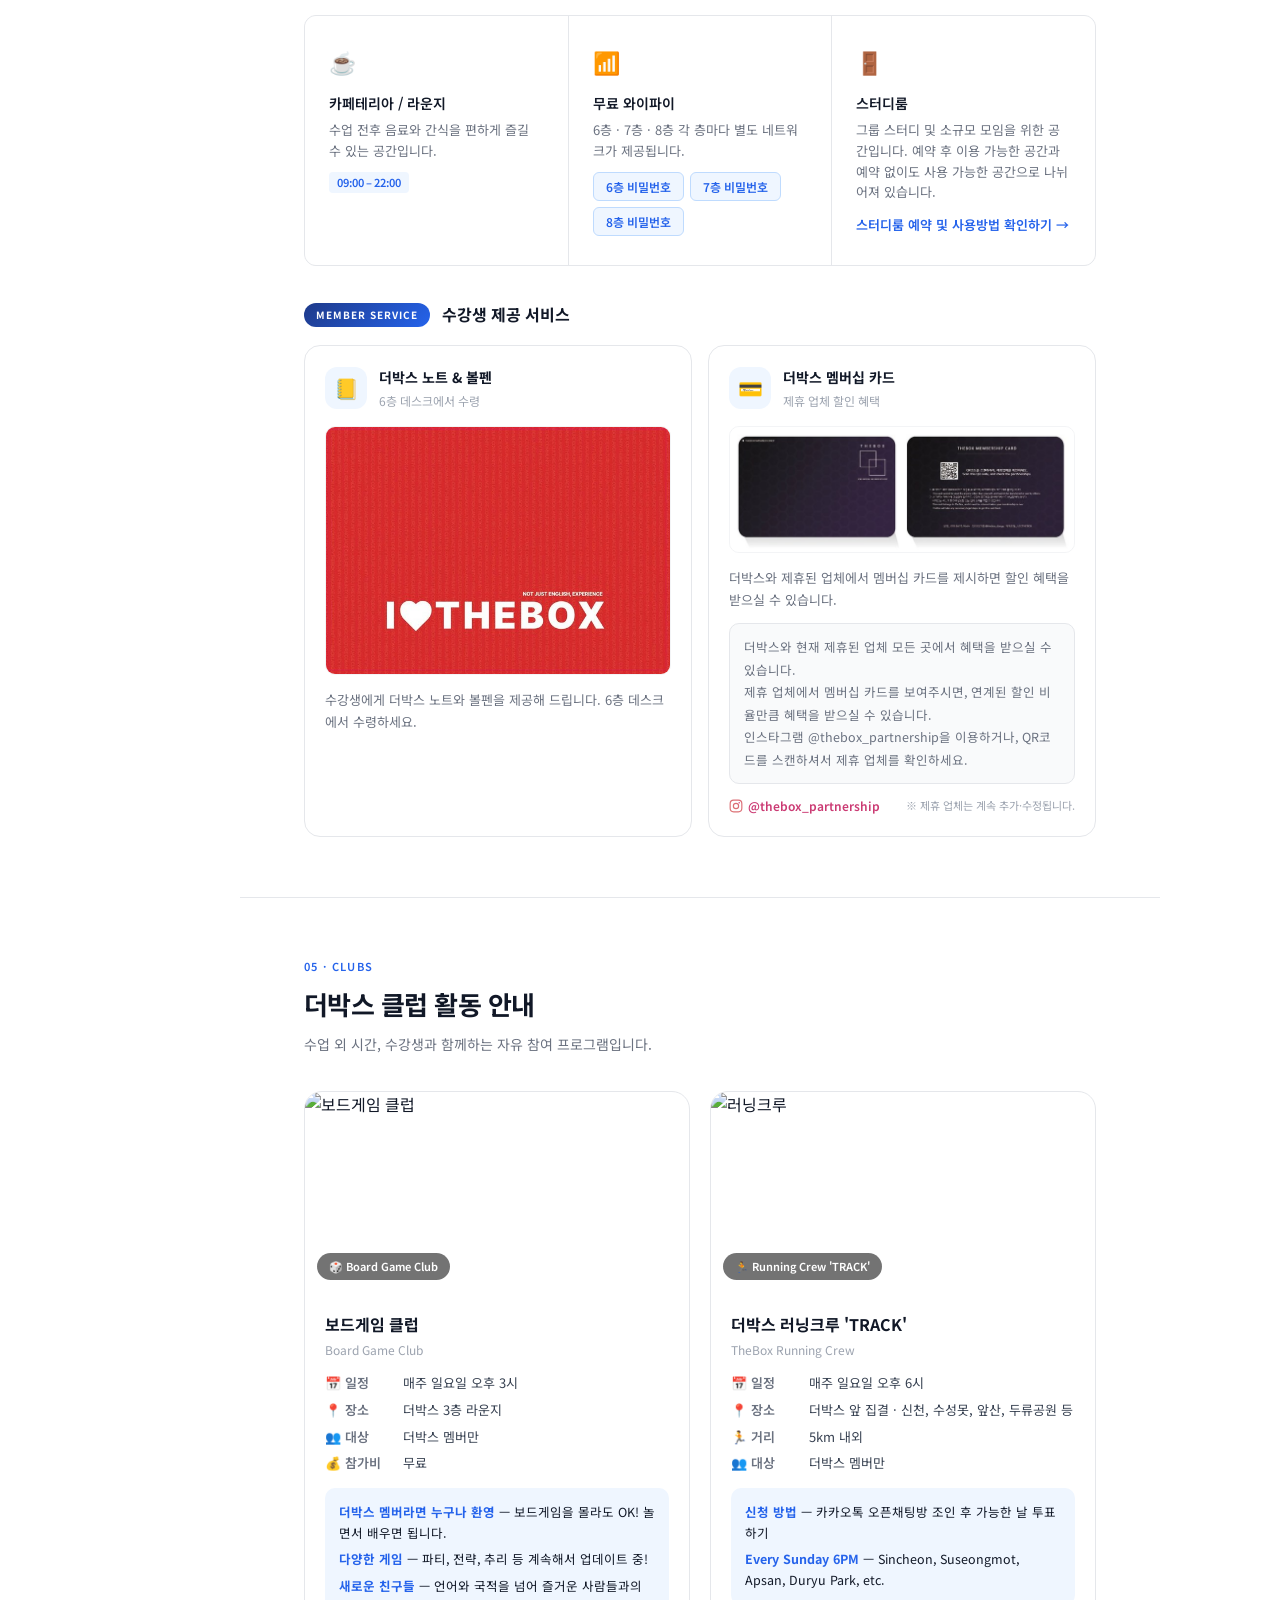
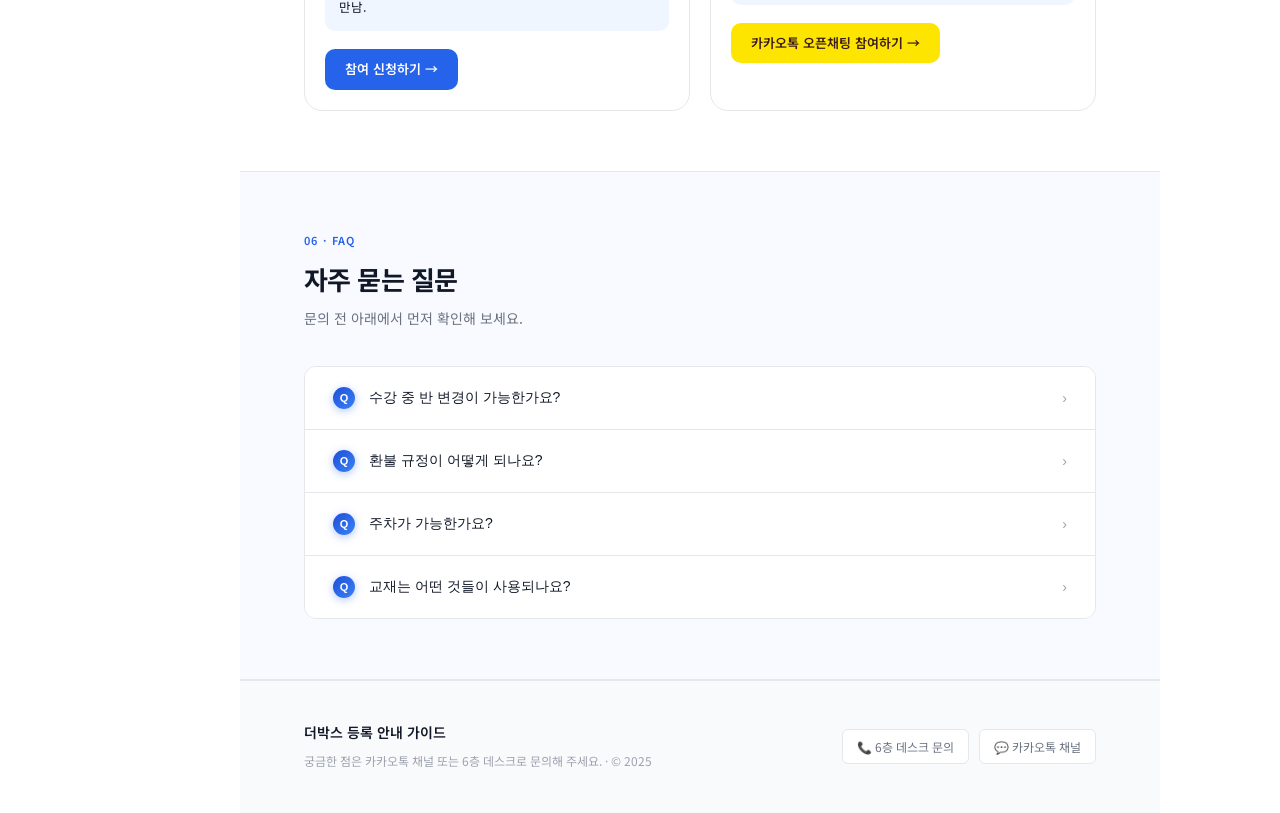
==== commit 81fa380c: "Add files via upload" ====
--- a/index.html
+++ b/index.html
@@ -384,7 +384,6 @@
     .club-join-btn:hover { background: #1d4ed8; }
     .club-join-kakao { background: #FEE500; color: #3C1E1E; }
     .club-join-kakao:hover { background: #f0d800; }
-    @media (max-width: 640px) { .club-grid { grid-template-columns: 1fr; } }
 
     
     /* ── 출결 ── */
@@ -487,7 +486,7 @@
     .faq-q .arr { margin-left: auto; font-size: 14px; color: var(--gray-400); transition: transform .22s; }
     .faq-item.open .arr { transform: rotate(90deg); color: var(--blue); }
     .faq-body { max-height: 0; overflow: hidden; transition: max-height .28s ease; background: var(--white); }
-    .faq-body.open { max-height: 140px; }
+    .faq-body.open { max-height: 2000px; }
     .faq-body-inner { padding: 0 28px 20px 64px; font-size: 13px; color: var(--gray-500); line-height: 1.8; }
 
     /* ── 푸터 ── */
@@ -598,71 +597,10 @@
     .wifi-label { font-size: 11px; font-weight: 700; color: var(--blue); letter-spacing: .06em; width: 24px; flex-shrink: 0; }
     .wifi-val { font-size: 14px; font-weight: 500; color: var(--gray-900); word-break: break-all; }
 
-    @media(max-width:860px){
-      .sidebar { display: none; }
-      main, footer { margin-left: 0; }
-      .hero { padding: 40px 20px 36px; }
-      section { padding: 40px 20px 40px; }
-      footer { padding: 20px; }
-
-      /* 히어로 */
-      .hero h2 { font-size: 34px; }
-      .hero-links { gap: 8px; }
-      .hero-link-btn { font-size: 12px; padding: 8px 14px; }
-
-      /* 섹션 타이틀 */
-      .sec-title { font-size: 22px; }
-
-      /* 선생님 섹션 */
-      .fac-grid, .prep-grid { grid-template-columns: 1fr 1fr; }
-      .fee-grid { grid-template-columns: 1fr 1fr; }
-      .club-grid { grid-template-columns: 1fr; }
-      .teacher-row { grid-template-columns: 48px 1fr; }
-      .t-meta { display: none; }
-
-      /* 시간표 */
-      .sched-link-wrap { flex-direction: column; align-items: flex-start; gap: 8px; }
-
-      /* 수강 규정 */
-      .rules-wrap { grid-template-columns: 1fr; }
-      .rules-block-tip { grid-column: 1; }
-
-      /* 수강료 */
-      .fees-banner { flex-direction: column; gap: 8px; }
-      .fees-disc-grid { gap: 8px; }
-      .fees-disc-item { flex-direction: column; align-items: flex-start; gap: 8px; }
-
-      /* 편의시설 */
-      .fac-grid { grid-template-columns: 1fr !important; }
-      .svc-grid { grid-template-columns: 1fr; }
-
-      /* 클럽 */
-      .club-grid { grid-template-columns: 1fr; }
-      .club-photo { height: 180px; }
-
-      /* 푸터 */
-      footer { flex-direction: column; gap: 14px; text-align: center; }
-      .footer-links { justify-content: center; }
-    }
+    
 
     /* 모바일 전용 추가 최적화 */
-    @media(max-width:480px){
-      .hero h2 { font-size: 28px; }
-      .hero-links { flex-direction: column; }
-      .hero-link-btn { width: 100%; justify-content: center; }
-      .fees-banner-left { flex-direction: column; align-items: flex-start; gap: 6px; }
-      .fees-banner-note { display: none; }
-      .svc-grid { grid-template-columns: 1fr; }
-      .rules-wrap { grid-template-columns: 1fr; }
-      .fac-service-grid { grid-template-columns: 1fr; }
-      .t-grid { grid-template-columns: 1fr 1fr !important; }
-      .sec-title { font-size: 20px; }
-      .fac-grid { grid-template-columns: 1fr !important; }
-      .fees-disc-amount-badge { width: 100%; text-align: center; }
-      .club-info-row { flex-direction: column; gap: 2px; }
-      .club-info-label { min-width: unset; }
-      .sched-link-btn { width: 100%; justify-content: center; }
-    }
+    
 
     /* ── 수강 및 이용 규정 ── */
     .rules-wrap {
@@ -703,10 +641,6 @@
       font-style: normal; font-weight: 600; color: var(--gray-700);
     }
     .rules-block-tip .rules-item-text em { color: #92400e; }
-    @media (max-width: 640px) {
-      .rules-wrap { grid-template-columns: 1fr; }
-      .rules-block-tip { grid-column: 1; }
-    }
 
 
     
@@ -766,7 +700,6 @@
     }
     .svc-insta-link:hover { opacity: 1; }
     .svc-note { font-size: 11px; color: var(--gray-400); }
-    @media (max-width: 640px) { .svc-grid { grid-template-columns: 1fr; } }
 
 
     /* ── 시간표 ── */
@@ -895,6 +828,140 @@
     .hero-link-insta:hover {
       border-color: #e1306c; color: #e1306c;
       box-shadow: 0 2px 10px rgba(225,48,108,0.12);
+    }
+
+
+    /* ── 영상 썸네일 ── */
+    .t-thumb-wrap {
+      position: relative; border-radius: 10px; overflow: hidden;
+      cursor: pointer; margin-bottom: 6px;
+    }
+    .t-thumb-img { width: 100%; display: block; aspect-ratio: 16/9; object-fit: cover; }
+    .t-thumb-play {
+      position: absolute; inset: 0;
+      display: flex; align-items: center; justify-content: center;
+      background: rgba(0,0,0,0.3);
+      font-size: 28px; color: #fff;
+      transition: background .2s;
+    }
+    .t-thumb-wrap:hover .t-thumb-play { background: rgba(0,0,0,0.5); }
+    .t-thumb-hint {
+      font-size: 11px; color: var(--gray-400);
+      text-align: center; margin-bottom: 10px;
+    }
+
+
+    /* ═══════════════════════════════════
+       모바일 레이아웃 (860px 이하)
+    ═══════════════════════════════════ */
+    @media(max-width:860px) {
+
+      /* 레이아웃 */
+      .sidebar { display: none; }
+      main, footer { margin-left: 0; }
+      .hero { padding: 36px 20px 32px; }
+      section { padding: 36px 20px 36px; }
+      footer { padding: 20px; flex-direction: column; gap: 12px; text-align: center; }
+      .footer-links { justify-content: center; flex-wrap: wrap; }
+
+      /* 히어로 */
+      .hero h2 { font-size: 32px; letter-spacing: -.04em; line-height: 1.1; }
+      .hero-kicker { font-size: 11px; }
+      .hero p { font-size: 13.5px; line-height: 1.7; }
+      .hero-links { gap: 8px; margin-top: 20px; }
+      .hero-link-btn { font-size: 12.5px; padding: 9px 16px; }
+
+      /* 섹션 공통 */
+      .sec-eyebrow { font-size: 10px; }
+      .sec-title { font-size: 21px; }
+      .sec-sub { font-size: 13px; }
+
+      /* 선생님 카드 */
+      .t-grid { grid-template-columns: 1fr 1fr !important; gap: 10px !important; }
+      .t-card { padding: 14px 12px; }
+      .t-card-av { width: 44px !important; height: 44px !important; }
+      .t-card-name { font-size: 13px !important; }
+      .t-card-tag { font-size: 10px !important; }
+      .t-sch-lbl, .t-sch-val { font-size: 11px !important; }
+      .t-thumb-img { aspect-ratio: 16/9; }
+      .t-thumb-hint { font-size: 10px; }
+
+      /* 시간표 */
+      .sched-link-wrap { flex-direction: column; align-items: stretch; gap: 8px; }
+      .sched-link-btn { justify-content: center; }
+      .sched-link-note { font-size: 11.5px; }
+
+      /* 수강 규정 */
+      .rules-wrap { grid-template-columns: 1fr; }
+      .rules-block-tip { grid-column: 1; }
+      .rules-item-label { font-size: 12px; }
+      .rules-item-text { font-size: 12px; }
+
+      /* 수강료 */
+      .fees-banner { flex-direction: column; gap: 10px; padding: 16px; }
+      .fees-banner-note { display: none; }
+      .fees-method-title { font-size: 12.5px; }
+      .fees-method-desc { font-size: 11.5px; }
+      .fees-disc-item { flex-direction: column; align-items: flex-start; gap: 8px; }
+      .fees-disc-amount-badge { font-size: 12px; }
+      .fees-disc-title { font-size: 13px; }
+      .fees-disc-sub { font-size: 11.5px; }
+      .fees-disc-footer { font-size: 11px; }
+
+      /* 편의시설 */
+      .fac-grid { grid-template-columns: 1fr !important; }
+      .svc-grid { grid-template-columns: 1fr; }
+      .svc-name { font-size: 13px; }
+      .svc-desc { font-size: 12px; }
+      .svc-partner-text { font-size: 12px; }
+
+      /* 클럽 */
+      .club-grid { grid-template-columns: 1fr; }
+      .club-photo { height: 200px; }
+      .club-title { font-size: 15px; }
+      .club-info-row { font-size: 12.5px; }
+      .club-desc-item { font-size: 12px; }
+
+      /* 제공 서비스 */
+      .svc-header h3 { font-size: 14px; }
+
+      /* FAQ */
+      .faq-q { font-size: 13.5px !important; }
+      .faq-body-inner { font-size: 13px !important; padding: 0 16px 16px 16px !important; }
+    }
+
+    /* ═══════════════════════════════════
+       소형 모바일 (480px 이하)
+    ═══════════════════════════════════ */
+    @media(max-width:480px) {
+
+      /* 히어로 */
+      .hero { padding: 28px 16px 28px; }
+      .hero h2 { font-size: 26px; }
+      .hero-links { flex-direction: column; }
+      .hero-link-btn { width: 100%; justify-content: center; box-sizing: border-box; }
+
+      /* 섹션 */
+      section { padding: 28px 16px 28px; }
+      .sec-title { font-size: 19px; }
+
+      /* 선생님 카드 */
+      .t-grid { grid-template-columns: 1fr 1fr !important; gap: 8px !important; }
+      .t-card { padding: 10px 8px; }
+      .t-card-av { width: 36px !important; height: 36px !important; }
+      .t-card-name { font-size: 11.5px !important; }
+
+      /* 수강료 */
+      .fees-method-card { padding: 11px 12px; }
+      .fees-disc-amount-badge { width: 100%; text-align: center; box-sizing: border-box; }
+
+      /* 클럽 */
+      .club-info-row { flex-direction: column; gap: 1px; }
+      .club-info-label { min-width: unset; }
+      .club-join-btn { width: 100%; justify-content: center; box-sizing: border-box; }
+
+      /* FAQ */
+      .faq-q { padding: 14px 16px !important; font-size: 13px !important; }
     }
 
   </style>
@@ -994,7 +1061,12 @@
       </div>
       <div class="t-grid">
 
-        <div class="t-card" onclick="toggleVideo(this)">
+        <div class="t-card has-video" onclick="toggleVideo(this)" data-video="R_SkUMBUbBA">       
+          <div class="t-thumb-wrap">
+            <img src="https://img.youtube.com/vi/R_SkUMBUbBA/mqdefault.jpg" alt="영상 미리보기" class="t-thumb-img"/>
+            <div class="t-thumb-play">▶</div>
+          </div>
+          <div class="t-thumb-hint">탭하면 YouTube에서 재생됩니다</div>
           <div class="t-card-top"><div class="t-card-av"><img src="https://raw.githubusercontent.com/lccthebox/TheBoxAcademy/refs/heads/main/james.jpg" alt="James" style="width:100%;height:100%;object-fit:cover;border-radius:0;"/></div><div><div class="t-card-name">James · 제임스</div><span class="t-card-tag">강의실 701호</span>
           <a href="https://www.instagram.com/james_real_english/" target="_blank" class="t-insta-btn"><svg width="18" height="18" viewBox="0 0 24 24" fill="none" xmlns="http://www.w3.org/2000/svg"><rect x="2" y="2" width="20" height="20" rx="6" stroke="url(#ig1)" stroke-width="2"/><circle cx="12" cy="12" r="4.5" stroke="url(#ig2)" stroke-width="2"/><circle cx="17.5" cy="6.5" r="1.2" fill="url(#ig3)"/><defs><linearGradient id="ig1" x1="2" y1="22" x2="22" y2="2"><stop stop-color="#f09433"/><stop offset="0.4" stop-color="#e6683c"/><stop offset="0.6" stop-color="#dc2743"/><stop offset="0.8" stop-color="#cc2366"/><stop offset="1" stop-color="#bc1888"/></linearGradient><linearGradient id="ig2" x1="8" y1="16" x2="16" y2="8"><stop stop-color="#f09433"/><stop offset="1" stop-color="#bc1888"/></linearGradient><linearGradient id="ig3" x1="0" y1="1" x2="1" y2="0"><stop stop-color="#f09433"/><stop offset="1" stop-color="#bc1888"/></linearGradient></defs></svg></a></div></div>
           <div class="t-card-sch">
@@ -1004,7 +1076,12 @@
           </div>
         </div>
 
-        <div class="t-card" onclick="toggleVideo(this)">
+        <div class="t-card has-video" onclick="toggleVideo(this)" data-video="Jbu6g7Rf-O0">       
+          <div class="t-thumb-wrap">
+            <img src="https://img.youtube.com/vi/Jbu6g7Rf-O0/mqdefault.jpg" alt="영상 미리보기" class="t-thumb-img"/>
+            <div class="t-thumb-play">▶</div>
+          </div>
+          <div class="t-thumb-hint">탭하면 YouTube에서 재생됩니다</div>
           <div class="t-card-top"><div class="t-card-av"><img src="https://raw.githubusercontent.com/lccthebox/TheBoxAcademy/refs/heads/main/chris.jpg" alt="Chris" style="width:100%;height:100%;object-fit:cover;border-radius:0;"/></div><div><div class="t-card-name">Chris · 크리스</div><span class="t-card-tag">강의실 803호</span></div></div>
           <div class="t-card-sch">
             <div class="t-sch-row"><span class="t-sch-ico">📌</span><span class="t-sch-lbl">실용</span><span class="t-sch-val">월–목 · 오전 8:30</span></div>
@@ -1013,7 +1090,12 @@
           </div>
         </div>
 
-        <div class="t-card has-video" onclick="toggleVideo(this)" data-video="H8Mln_26wk4">
+        <div class="t-card has-video" onclick="toggleVideo(this)" data-video="JEPtbNPnq5E">
+          <div class="t-thumb-wrap">
+            <img src="https://img.youtube.com/vi/JEPtbNPnq5E/mqdefault.jpg" alt="영상 미리보기" class="t-thumb-img"/>
+            <div class="t-thumb-play">▶</div>
+          </div>
+          <div class="t-thumb-hint">탭하면 YouTube에서 재생됩니다</div>
           <div class="t-card-top"><div class="t-card-av"><img src="https://raw.githubusercontent.com/lccthebox/TheBoxAcademy/refs/heads/main/cerline.jpg" alt="Cerline" style="width:100%;height:100%;object-fit:cover;border-radius:0;"/></div><div><div class="t-card-name">Cerline · 설린</div><span class="t-card-tag">강의실 704호</span>
           <a href="https://www.instagram.com/cerline_english/" target="_blank" class="t-insta-btn"><svg width="18" height="18" viewBox="0 0 24 24" fill="none" xmlns="http://www.w3.org/2000/svg"><rect x="2" y="2" width="20" height="20" rx="6" stroke="url(#ig1)" stroke-width="2"/><circle cx="12" cy="12" r="4.5" stroke="url(#ig2)" stroke-width="2"/><circle cx="17.5" cy="6.5" r="1.2" fill="url(#ig3)"/><defs><linearGradient id="ig1" x1="2" y1="22" x2="22" y2="2"><stop stop-color="#f09433"/><stop offset="0.4" stop-color="#e6683c"/><stop offset="0.6" stop-color="#dc2743"/><stop offset="0.8" stop-color="#cc2366"/><stop offset="1" stop-color="#bc1888"/></linearGradient><linearGradient id="ig2" x1="8" y1="16" x2="16" y2="8"><stop stop-color="#f09433"/><stop offset="1" stop-color="#bc1888"/></linearGradient><linearGradient id="ig3" x1="0" y1="1" x2="1" y2="0"><stop stop-color="#f09433"/><stop offset="1" stop-color="#bc1888"/></linearGradient></defs></svg></a></div></div>
           <div class="t-card-sch">
@@ -1021,10 +1103,15 @@
             <div class="t-sch-row"><span class="t-sch-ico">📌</span><span class="t-sch-lbl">문법B</span><span class="t-sch-val">월수 오전 10:30 / 화목 오후 6:50</span></div>
             <div class="t-sch-row"><span class="t-sch-ico">📌</span><span class="t-sch-lbl">기초도전</span><span class="t-sch-val">월수 오후 12:00 · 오후 6:50 / 화목 오전 10:30 · 오후 8:30</span></div>
           
-          <div class="t-card-play"><div class="t-card-play-icon">▶</div>선생님 만나보기 👋</div></div>
-        </div>
-
-        <div class="t-card has-video" onclick="toggleVideo(this)" data-video="vWWg2CAKDSE">
+          </div>
+        </div>
+
+        <div class="t-card has-video" onclick="toggleVideo(this)" data-video="4QHA7o6tNBU">
+          <div class="t-thumb-wrap">
+            <img src="https://img.youtube.com/vi/4QHA7o6tNBU/mqdefault.jpg" alt="영상 미리보기" class="t-thumb-img"/>
+            <div class="t-thumb-play">▶</div>
+          </div>
+          <div class="t-thumb-hint">탭하면 YouTube에서 재생됩니다</div>
           <div class="t-card-top"><div class="t-card-av"><img src="https://raw.githubusercontent.com/lccthebox/TheBoxAcademy/refs/heads/main/tina.jpg" alt="Tina" style="width:100%;height:100%;object-fit:cover;border-radius:0;"/></div><div><div class="t-card-name">Tina · 티나</div><span class="t-card-tag">강의실 805호</span>
           <a href="https://www.instagram.com/tina_trendy_english_/" target="_blank" class="t-insta-btn"><svg width="18" height="18" viewBox="0 0 24 24" fill="none" xmlns="http://www.w3.org/2000/svg"><rect x="2" y="2" width="20" height="20" rx="6" stroke="url(#ig1)" stroke-width="2"/><circle cx="12" cy="12" r="4.5" stroke="url(#ig2)" stroke-width="2"/><circle cx="17.5" cy="6.5" r="1.2" fill="url(#ig3)"/><defs><linearGradient id="ig1" x1="2" y1="22" x2="22" y2="2"><stop stop-color="#f09433"/><stop offset="0.4" stop-color="#e6683c"/><stop offset="0.6" stop-color="#dc2743"/><stop offset="0.8" stop-color="#cc2366"/><stop offset="1" stop-color="#bc1888"/></linearGradient><linearGradient id="ig2" x1="8" y1="16" x2="16" y2="8"><stop stop-color="#f09433"/><stop offset="1" stop-color="#bc1888"/></linearGradient><linearGradient id="ig3" x1="0" y1="1" x2="1" y2="0"><stop stop-color="#f09433"/><stop offset="1" stop-color="#bc1888"/></linearGradient></defs></svg></a></div></div>
           <div class="t-card-sch">
@@ -1032,10 +1119,15 @@
             <div class="t-sch-row"><span class="t-sch-ico">📌</span><span class="t-sch-lbl">기초2</span><span class="t-sch-val">월수 오전 10:30 · 오후 8:30 / 화목 오후 6:50</span></div>
             <div class="t-sch-row"><span class="t-sch-ico">📌</span><span class="t-sch-lbl">패턴</span><span class="t-sch-val">화목 오후 8:30</span></div>
           
-          <div class="t-card-play"><div class="t-card-play-icon">▶</div>선생님 만나보기 👋</div></div>
-        </div>
-
-        <div class="t-card has-video" onclick="toggleVideo(this)" data-video="ZuITvUT0I9c">
+          </div>
+        </div>
+
+        <div class="t-card has-video" onclick="toggleVideo(this)" data-video="ht-YBjqqdVs">
+          <div class="t-thumb-wrap">
+            <img src="https://img.youtube.com/vi/ht-YBjqqdVs/mqdefault.jpg" alt="영상 미리보기" class="t-thumb-img"/>
+            <div class="t-thumb-play">▶</div>
+          </div>
+          <div class="t-thumb-hint">탭하면 YouTube에서 재생됩니다</div>
           <div class="t-card-top"><div class="t-card-av"><img src="https://raw.githubusercontent.com/lccthebox/TheBoxAcademy/refs/heads/main/riley.jpg" alt="Riley" style="width:100%;height:100%;object-fit:cover;border-radius:0;"/></div><div><div class="t-card-name">Riley · 라일리</div><span class="t-card-tag">강의실 801호</span>
           <a href="https://www.instagram.com/riley_right_english/" target="_blank" class="t-insta-btn"><svg width="18" height="18" viewBox="0 0 24 24" fill="none" xmlns="http://www.w3.org/2000/svg"><rect x="2" y="2" width="20" height="20" rx="6" stroke="url(#ig1)" stroke-width="2"/><circle cx="12" cy="12" r="4.5" stroke="url(#ig2)" stroke-width="2"/><circle cx="17.5" cy="6.5" r="1.2" fill="url(#ig3)"/><defs><linearGradient id="ig1" x1="2" y1="22" x2="22" y2="2"><stop stop-color="#f09433"/><stop offset="0.4" stop-color="#e6683c"/><stop offset="0.6" stop-color="#dc2743"/><stop offset="0.8" stop-color="#cc2366"/><stop offset="1" stop-color="#bc1888"/></linearGradient><linearGradient id="ig2" x1="8" y1="16" x2="16" y2="8"><stop stop-color="#f09433"/><stop offset="1" stop-color="#bc1888"/></linearGradient><linearGradient id="ig3" x1="0" y1="1" x2="1" y2="0"><stop stop-color="#f09433"/><stop offset="1" stop-color="#bc1888"/></linearGradient></defs></svg></a></div></div>
           <div class="t-card-sch">
@@ -1043,20 +1135,30 @@
             <div class="t-sch-row"><span class="t-sch-ico">📌</span><span class="t-sch-lbl">롸잇B</span><span class="t-sch-val">화목 오후 8:30 / 토일 오전 10:00</span></div>
             <div class="t-sch-row"><span class="t-sch-ico">📌</span><span class="t-sch-lbl">나우</span><span class="t-sch-val">월수 오후 8:30 / 화목 오후 6:50 / 토일 오전 11:30</span></div>
           
-          <div class="t-card-play"><div class="t-card-play-icon">▶</div>선생님 만나보기 👋</div></div>
+          </div>
         </div>
 
         <div class="t-card has-video" onclick="toggleVideo(this)" data-video="Wm96QPO20kM">
+          <div class="t-thumb-wrap">
+            <img src="https://img.youtube.com/vi/Wm96QPO20kM/mqdefault.jpg" alt="영상 미리보기" class="t-thumb-img"/>
+            <div class="t-thumb-play">▶</div>
+          </div>
+          <div class="t-thumb-hint">탭하면 YouTube에서 재생됩니다</div>
           <div class="t-card-top"><div class="t-card-av"><img src="https://raw.githubusercontent.com/lccthebox/TheBoxAcademy/refs/heads/main/jane.jpg" alt="Jane" style="width:100%;height:100%;object-fit:cover;border-radius:0;"/></div><div><div class="t-card-name">Jane · 제인</div><span class="t-card-tag">강의실 701호</span>
           <a href="https://www.instagram.com/janethebox/" target="_blank" class="t-insta-btn"><svg width="18" height="18" viewBox="0 0 24 24" fill="none" xmlns="http://www.w3.org/2000/svg"><rect x="2" y="2" width="20" height="20" rx="6" stroke="url(#ig1)" stroke-width="2"/><circle cx="12" cy="12" r="4.5" stroke="url(#ig2)" stroke-width="2"/><circle cx="17.5" cy="6.5" r="1.2" fill="url(#ig3)"/><defs><linearGradient id="ig1" x1="2" y1="22" x2="22" y2="2"><stop stop-color="#f09433"/><stop offset="0.4" stop-color="#e6683c"/><stop offset="0.6" stop-color="#dc2743"/><stop offset="0.8" stop-color="#cc2366"/><stop offset="1" stop-color="#bc1888"/></linearGradient><linearGradient id="ig2" x1="8" y1="16" x2="16" y2="8"><stop stop-color="#f09433"/><stop offset="1" stop-color="#bc1888"/></linearGradient><linearGradient id="ig3" x1="0" y1="1" x2="1" y2="0"><stop stop-color="#f09433"/><stop offset="1" stop-color="#bc1888"/></linearGradient></defs></svg></a></div></div>
           <div class="t-card-sch">
             <div class="t-sch-row"><span class="t-sch-ico">📌</span><span class="t-sch-lbl">기초1</span><span class="t-sch-val">월수 오전 10:30 · 오후 6:50 / 화목 오후 12:00 · 오후 8:30</span></div>
             <div class="t-sch-row"><span class="t-sch-ico">📌</span><span class="t-sch-lbl">기초2</span><span class="t-sch-val">월수 오후 8:30 / 화목 오후 6:50</span></div>
           </div>
-          <div class="t-card-play"><div class="t-card-play-icon">▶</div>선생님 만나보기 👋</div>
+          
         </div>
 
         <div class="t-card has-video" onclick="toggleVideo(this)" data-video="plCZz1_-Ckw">
+          <div class="t-thumb-wrap">
+            <img src="https://img.youtube.com/vi/plCZz1_-Ckw/mqdefault.jpg" alt="영상 미리보기" class="t-thumb-img"/>
+            <div class="t-thumb-play">▶</div>
+          </div>
+          <div class="t-thumb-hint">탭하면 YouTube에서 재생됩니다</div>
           <div class="t-card-top"><div class="t-card-av"><img src="https://raw.githubusercontent.com/lccthebox/TheBoxAcademy/refs/heads/main/courtney.jpg" alt="Courtney" style="width:100%;height:100%;object-fit:cover;border-radius:0;"/></div><div><div class="t-card-name">Courtney · 코트니</div><span class="t-card-tag">강의실 807호</span>
           <a href="https://www.instagram.com/englishwithcourtney/" target="_blank" class="t-insta-btn"><svg width="18" height="18" viewBox="0 0 24 24" fill="none" xmlns="http://www.w3.org/2000/svg"><rect x="2" y="2" width="20" height="20" rx="6" stroke="url(#ig1)" stroke-width="2"/><circle cx="12" cy="12" r="4.5" stroke="url(#ig2)" stroke-width="2"/><circle cx="17.5" cy="6.5" r="1.2" fill="url(#ig3)"/><defs><linearGradient id="ig1" x1="2" y1="22" x2="22" y2="2"><stop stop-color="#f09433"/><stop offset="0.4" stop-color="#e6683c"/><stop offset="0.6" stop-color="#dc2743"/><stop offset="0.8" stop-color="#cc2366"/><stop offset="1" stop-color="#bc1888"/></linearGradient><linearGradient id="ig2" x1="8" y1="16" x2="16" y2="8"><stop stop-color="#f09433"/><stop offset="1" stop-color="#bc1888"/></linearGradient><linearGradient id="ig3" x1="0" y1="1" x2="1" y2="0"><stop stop-color="#f09433"/><stop offset="1" stop-color="#bc1888"/></linearGradient></defs></svg></a></div></div>
           <div class="t-card-sch">
@@ -1064,15 +1166,15 @@
             <div class="t-sch-row"><span class="t-sch-ico">📌</span><span class="t-sch-lbl">Go-to1</span><span class="t-sch-val">화목 오후 10:30 · 오후 8:30 / 월수 오후 6:50</span></div>
             <div class="t-sch-row"><span class="t-sch-ico">📌</span><span class="t-sch-lbl">Go-to2</span><span class="t-sch-val">월수 오후 8:30 / 화목 오후 6:50</span></div>
           
-          <div class="t-card-play"><div class="t-card-play-icon">▶</div>선생님 만나보기 👋</div></div>
+          </div>
         </div>
 
         <div class="t-card" onclick="toggleVideo(this)">
           <div class="t-card-top"><div class="t-card-av"><img src="https://raw.githubusercontent.com/lccthebox/TheBoxAcademy/refs/heads/main/diana.jpg" alt="Diana" style="width:100%;height:100%;object-fit:cover;border-radius:0;"/></div><div><div class="t-card-name">Diana · 다이애나</div><span class="t-card-tag">강의실 704호</span>
           <a href="https://www.instagram.com/diana_daily_english/" target="_blank" class="t-insta-btn"><svg width="18" height="18" viewBox="0 0 24 24" fill="none" xmlns="http://www.w3.org/2000/svg"><rect x="2" y="2" width="20" height="20" rx="6" stroke="url(#ig1)" stroke-width="2"/><circle cx="12" cy="12" r="4.5" stroke="url(#ig2)" stroke-width="2"/><circle cx="17.5" cy="6.5" r="1.2" fill="url(#ig3)"/><defs><linearGradient id="ig1" x1="2" y1="22" x2="22" y2="2"><stop stop-color="#f09433"/><stop offset="0.4" stop-color="#e6683c"/><stop offset="0.6" stop-color="#dc2743"/><stop offset="0.8" stop-color="#cc2366"/><stop offset="1" stop-color="#bc1888"/></linearGradient><linearGradient id="ig2" x1="8" y1="16" x2="16" y2="8"><stop stop-color="#f09433"/><stop offset="1" stop-color="#bc1888"/></linearGradient><linearGradient id="ig3" x1="0" y1="1" x2="1" y2="0"><stop stop-color="#f09433"/><stop offset="1" stop-color="#bc1888"/></linearGradient></defs></svg></a></div></div>
           <div class="t-card-sch">
-            <div class="t-sch-row"><span class="t-sch-ico">📌</span><span class="t-sch-lbl">기초</span><span class="t-sch-val">오후 1:00</span></div>
-            <div class="t-sch-row"><span class="t-sch-ico">📌</span><span class="t-sch-lbl">중고급</span><span class="t-sch-val">오전 11:30</span></div>
+            <div class="t-sch-row"><span class="t-sch-ico">📌</span><span class="t-sch-lbl">기초</span><span class="t-sch-val">주말 오후 1:00</span></div>
+            <div class="t-sch-row"><span class="t-sch-ico">📌</span><span class="t-sch-lbl">중고급</span><span class="t-sch-val">주말 오전 11:30</span></div>
           </div>
         </div>
 
@@ -1361,7 +1463,7 @@
           <div class="club-info-rows">
             <div class="club-info-row"><span class="club-info-label">📅 일정</span><span>매주 일요일 오후 3시</span></div>
             <div class="club-info-row"><span class="club-info-label">📍 장소</span><span>더박스 3층 라운지</span></div>
-            <div class="club-info-row"><span class="club-info-label">👥 대상</span><span>더박스 멤버 누구나</span></div>
+            <div class="club-info-row"><span class="club-info-label">👥 대상</span><span>더박스 멤버만</span></div>
             <div class="club-info-row"><span class="club-info-label">💰 참가비</span><span>무료</span></div>
           </div>
           <div class="club-desc-list">
@@ -1470,39 +1572,9 @@
   function toggleVideo(card) {
     const videoId = card.dataset.video;
     if (!videoId) return;
-
-    // 기존 열린 패널 닫기
-    document.querySelectorAll('.video-panel.open').forEach(p => {
-      if (p.closest('.t-card') !== card) {
-        p.classList.remove('open');
-        p.innerHTML = '';
-      }
-    });
-
-    let panel = card.querySelector('.video-panel');
-    if (!panel) {
-      panel = document.createElement('div');
-      panel.className = 'video-panel';
-      card.appendChild(panel);
-    }
-
-    if (panel.classList.contains('open')) {
-      panel.classList.remove('open');
-      setTimeout(() => { panel.innerHTML = ''; }, 350);
-    } else {
-      panel.innerHTML = `
-        <iframe
-          src="https://www.youtube.com/embed/${'${videoId}'}?autoplay=1&mute=0"
-          allow="autoplay; encrypted-media"
-          allowfullscreen>
-        </iframe>
-        <p class="video-label">▲ 카드를 다시 클릭하면 닫힙니다</p>
-      `;
-      panel.classList.add('open');
-    }
+    window.open('https://youtu.be/' + videoId, '_blank');
   }
-
-
+  
   function openAccount() {
     document.getElementById('account-modal').style.display = 'flex';
     document.body.style.overflow = 'hidden';
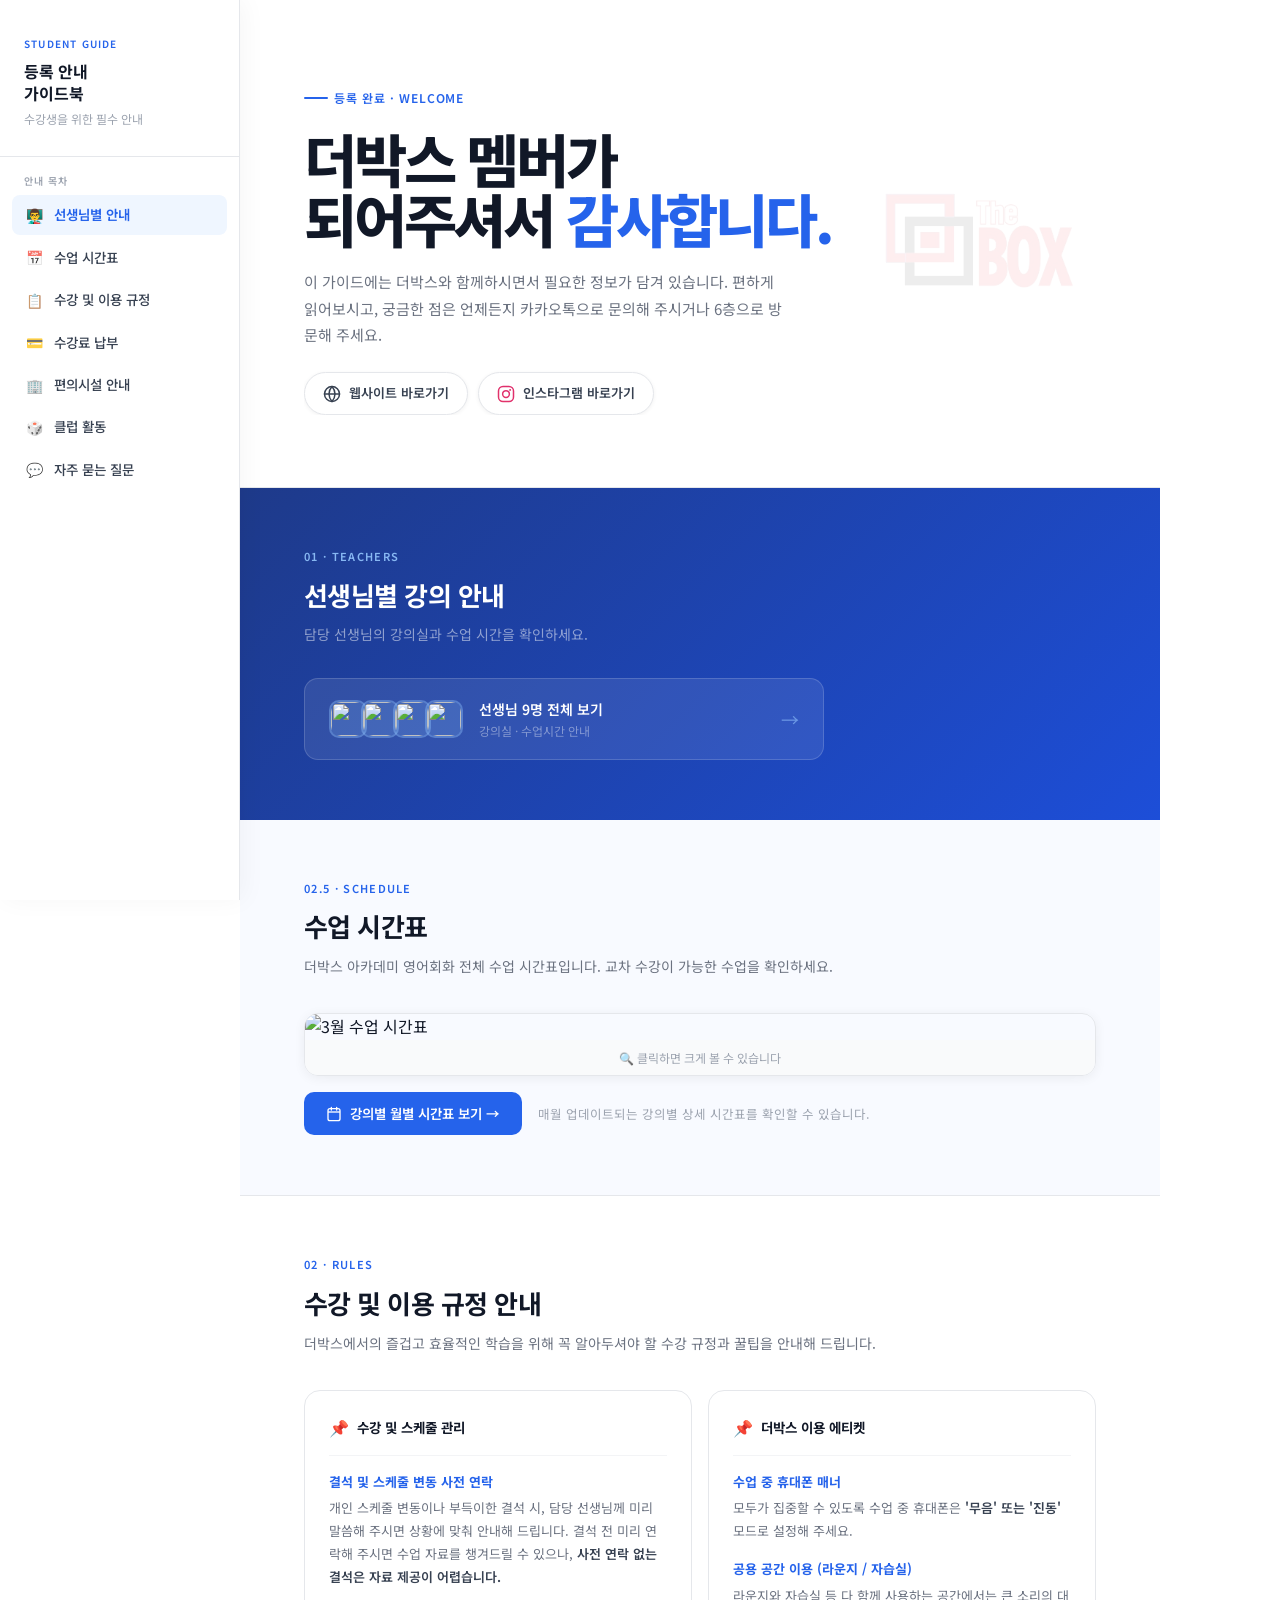
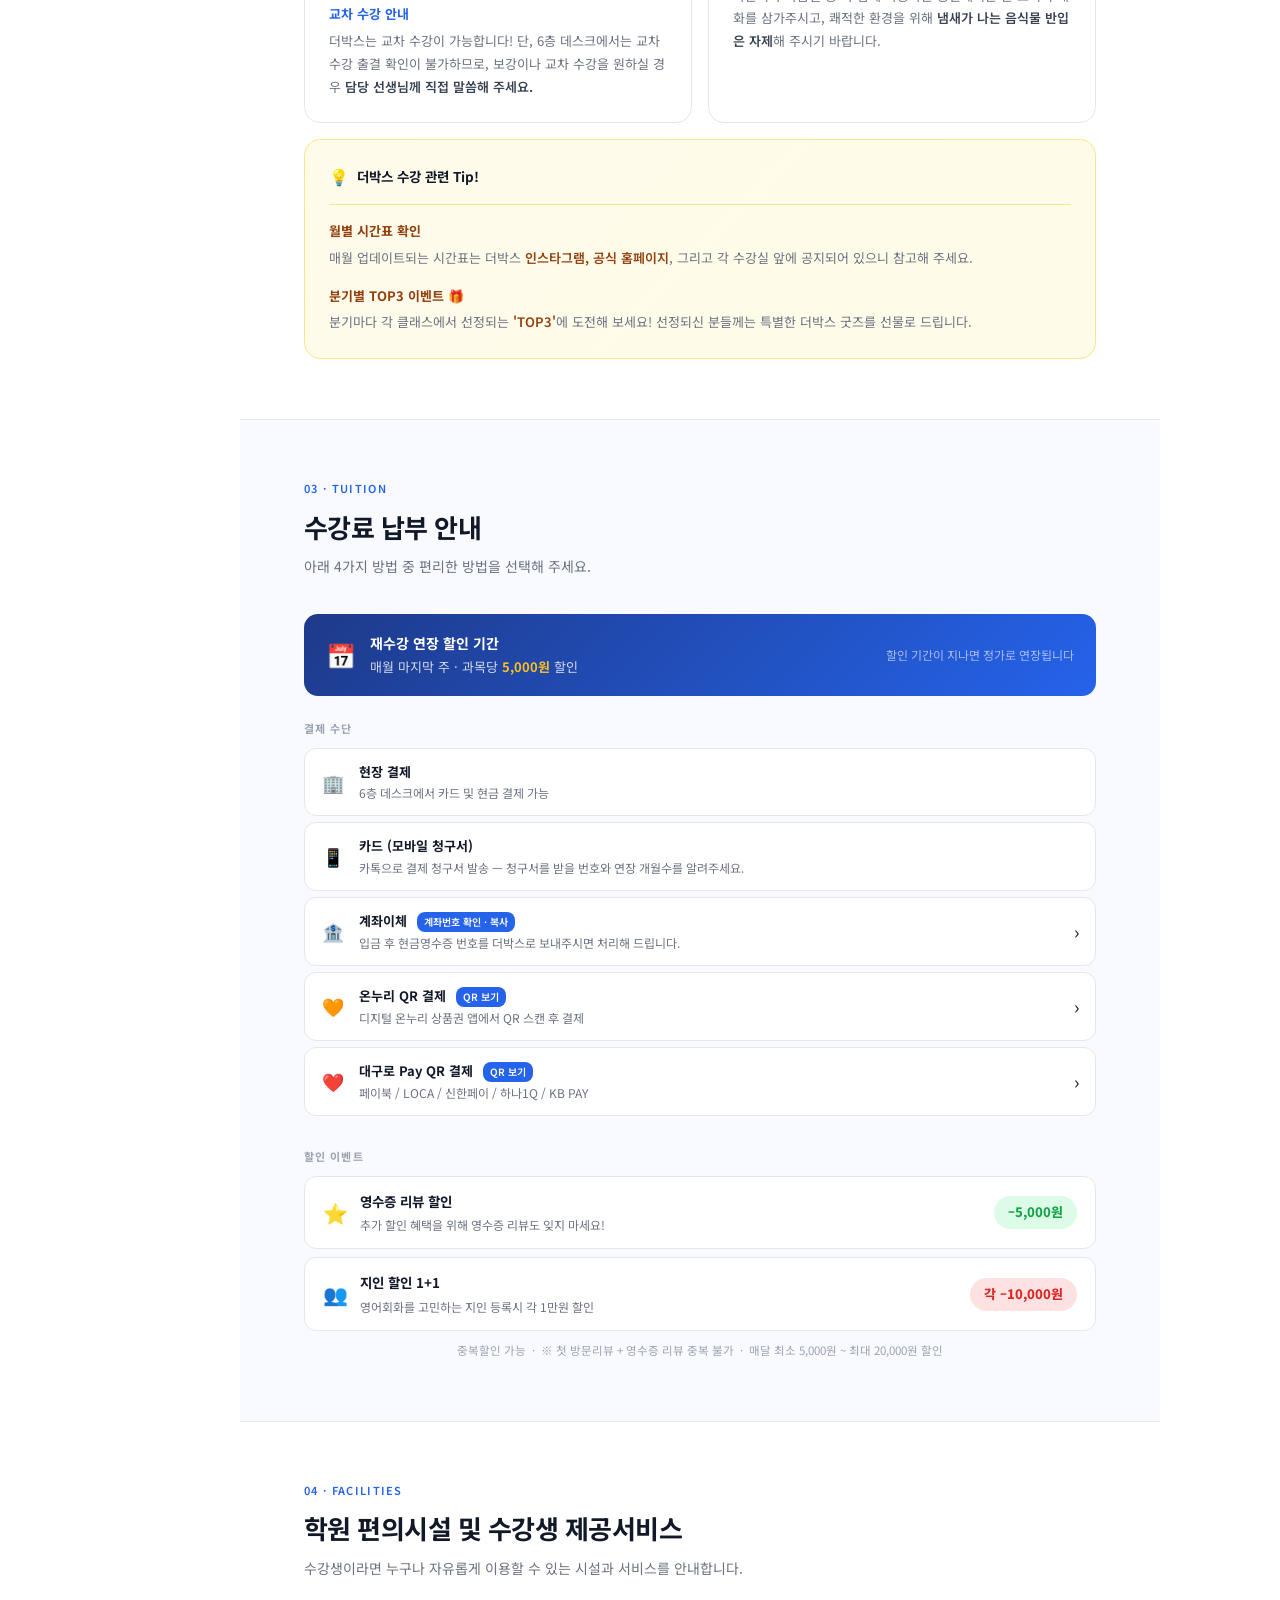
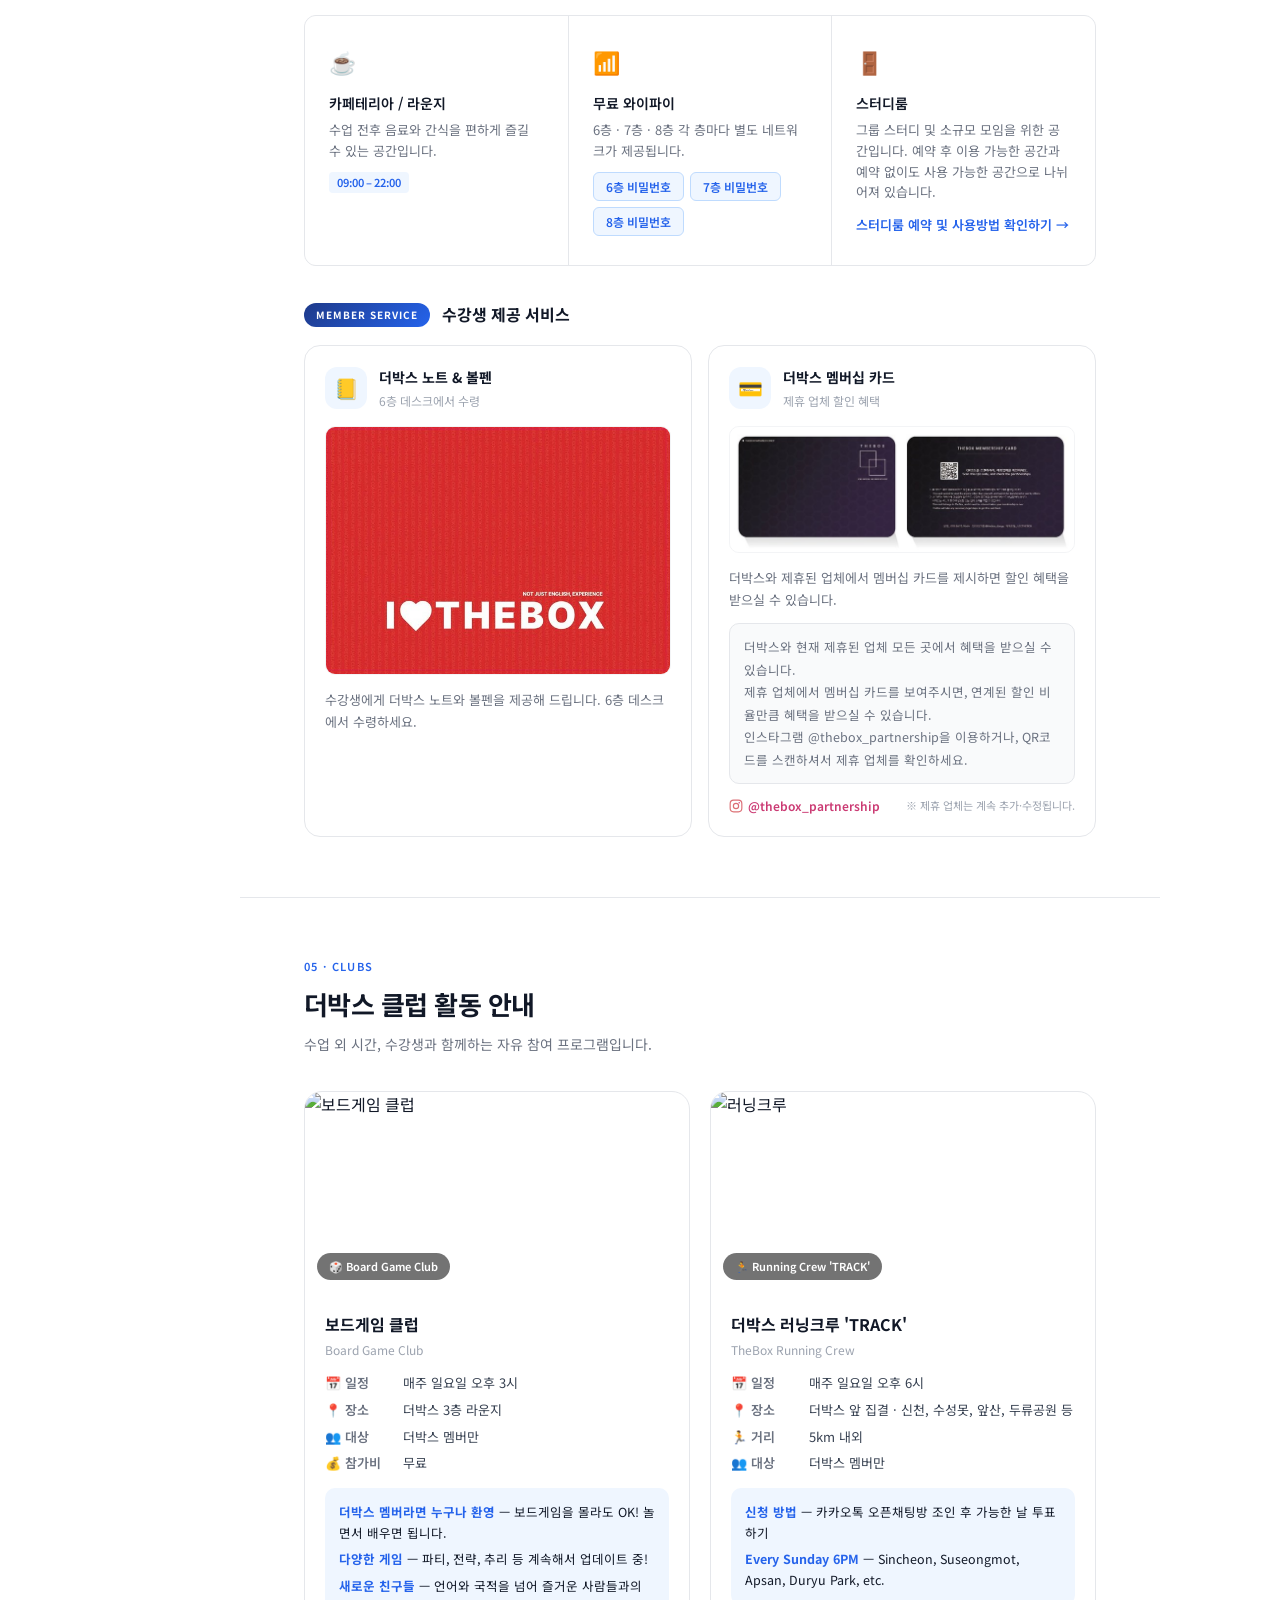
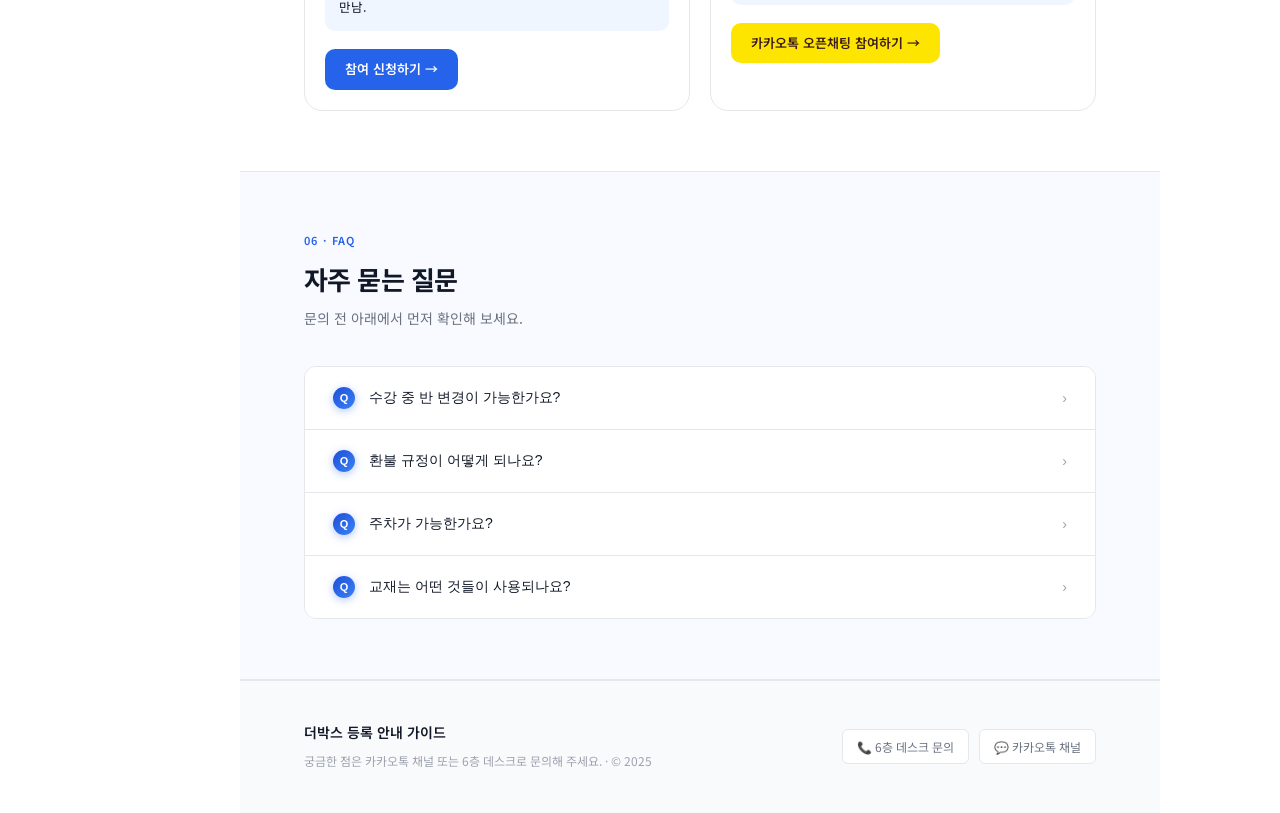
==== commit f056b988: "Add files via upload" ====
--- a/index.html
+++ b/index.html
@@ -3,7 +3,16 @@
 <head>
   <meta charset="UTF-8"/>
   <meta name="viewport" content="width=device-width, initial-scale=1.0"/>
-  <title>더박스 등록 안내 가이드</title>
+  <title>더박스 수강생 가이드</title>
+  <meta property="og:type" content="website"/>
+  <meta property="og:url" content="https://thebox-academy.netlify.app"/>
+  <meta property="og:title" content="더박스 수강생 가이드"/>
+  <meta property="og:description" content="더박스 멤버가 되어주셔서 감사합니다. 수업 안내, 시간표, 편의시설 등 필요한 정보를 확인하세요."/>
+  <meta property="og:image" content="https://raw.githubusercontent.com/lccthebox/TheBoxAcademy/refs/heads/main/theboxlogo.jpg"/>
+  <meta property="og:image:width" content="765"/>
+  <meta property="og:image:height" content="403"/>
+  <meta name="twitter:card" content="summary_large_image"/>
+  <meta name="twitter:image" content="https://raw.githubusercontent.com/lccthebox/TheBoxAcademy/refs/heads/main/theboxlogo.jpg"/>
   <link href="https://fonts.googleapis.com/css2?family=Noto+Sans+KR:wght@300;400;500;600;700;800&display=swap" rel="stylesheet"/>
   <style>
     :root {
@@ -62,7 +71,7 @@
     }
 
     .nav-section {
-      padding: 56px 64px 56px;
+      padding: 16px 12px;
     }
     .nav-section-label {
       font-size: 10px; font-weight: 600; letter-spacing: .1em;
@@ -95,8 +104,24 @@
     .hero {
       padding: 80px 64px 72px;
       border-bottom: 1px solid var(--gray-200);
-      background: linear-gradient(160deg, #ffffff 60%, #f0f7ff 100%);
-    }
+      position: relative;
+      background: #ffffff;
+      overflow: hidden;
+    }
+    .hero::before {
+      content: '';
+      position: absolute;
+      right: 40px; top: 50%;
+      transform: translateY(-50%);
+      width: 280px; height: 280px;
+      background-image: url('[data-uri]');
+      background-size: contain;
+      background-repeat: no-repeat;
+      background-position: center;
+      opacity: 0.07;
+      z-index: 0;
+    }
+    .hero > * { position: relative; z-index: 1; }
     .hero-kicker {
       display: inline-flex; align-items: center; gap: 6px;
       font-size: 12px; font-weight: 600; letter-spacing: .08em;
@@ -278,10 +303,7 @@
     .t-sch-lbl { color:#9ca3af; min-width:48px; font-size:12px; font-weight:500; }
     .t-sch-val { color:#374151; font-weight:500; font-size:13px; }
 
-    @media(max-width:720px){
-      .t-topbar,.t-hero,.t-grid { padding-left:24px; padding-right:24px; }
-      .t-hero { padding-top:56px; }
-    }
+    
 
     /* ── 편의시설 ── */
     .fac-grid {
@@ -875,6 +897,14 @@
       .sec-eyebrow { font-size: 10px; }
       .sec-title { font-size: 21px; }
       .sec-sub { font-size: 13px; }
+
+      /* 선생님 오버레이 */
+      .t-topbar { padding-left: 16px; padding-right: 16px; }
+      .t-topbar-title { font-size: 13px; }
+      .t-hero { padding: 40px 20px 32px !important; }
+      .t-title { font-size: 26px !important; }
+      .t-grid { grid-template-columns: 1fr 1fr !important; gap: 12px !important; padding: 20px 16px 40px !important; }
+      .t-card { padding: 14px 12px; }
 
       /* 선생님 카드 */
       .t-grid { grid-template-columns: 1fr 1fr !important; gap: 10px !important; }
@@ -1198,7 +1228,7 @@
 
     <!-- 전체 시간표 이미지 -->
     <div class="sched-img-wrap" onclick="openSchedule()" style="cursor:zoom-in;">
-      <img src="https://raw.githubusercontent.com/lccthebox/TheBoxAcademy/refs/heads/main/marchschedule.jpg" alt="3월 수업 시간표"/>
+      <img src="https://raw.githubusercontent.com/lccthebox/TheBoxAcademy/refs/heads/main/schedule.jpg" alt="3월 수업 시간표"/>
       <div class="sched-zoom-hint">🔍 클릭하면 크게 볼 수 있습니다</div>
     </div>
 
@@ -1769,7 +1799,7 @@
 
 <div id="schedule-lightbox" style="display:none; position:fixed; inset:0; z-index:9999; background:rgba(0,0,0,0.85); align-items:center; justify-content:center; padding:20px;" onclick="closeSchedule()">
   <div style="position:relative; max-width:100%; max-height:100%;">
-    <img src="https://raw.githubusercontent.com/lccthebox/TheBoxAcademy/refs/heads/main/marchschedule.jpg" style="max-width:90vw; max-height:90vh; border-radius:10px; display:block; box-shadow:0 8px 40px rgba(0,0,0,0.5);"/>
+    <img src="https://raw.githubusercontent.com/lccthebox/TheBoxAcademy/refs/heads/main/schedule.jpg" style="max-width:90vw; max-height:90vh; border-radius:10px; display:block; box-shadow:0 8px 40px rgba(0,0,0,0.5);"/>
     <button onclick="closeSchedule()" style="position:absolute; top:-14px; right:-14px; width:32px; height:32px; border-radius:50%; background:#fff; border:none; cursor:pointer; font-size:16px; color:#374151; display:flex; align-items:center; justify-content:center; box-shadow:0 2px 8px rgba(0,0,0,0.2);">✕</button>
   </div>
 </div>
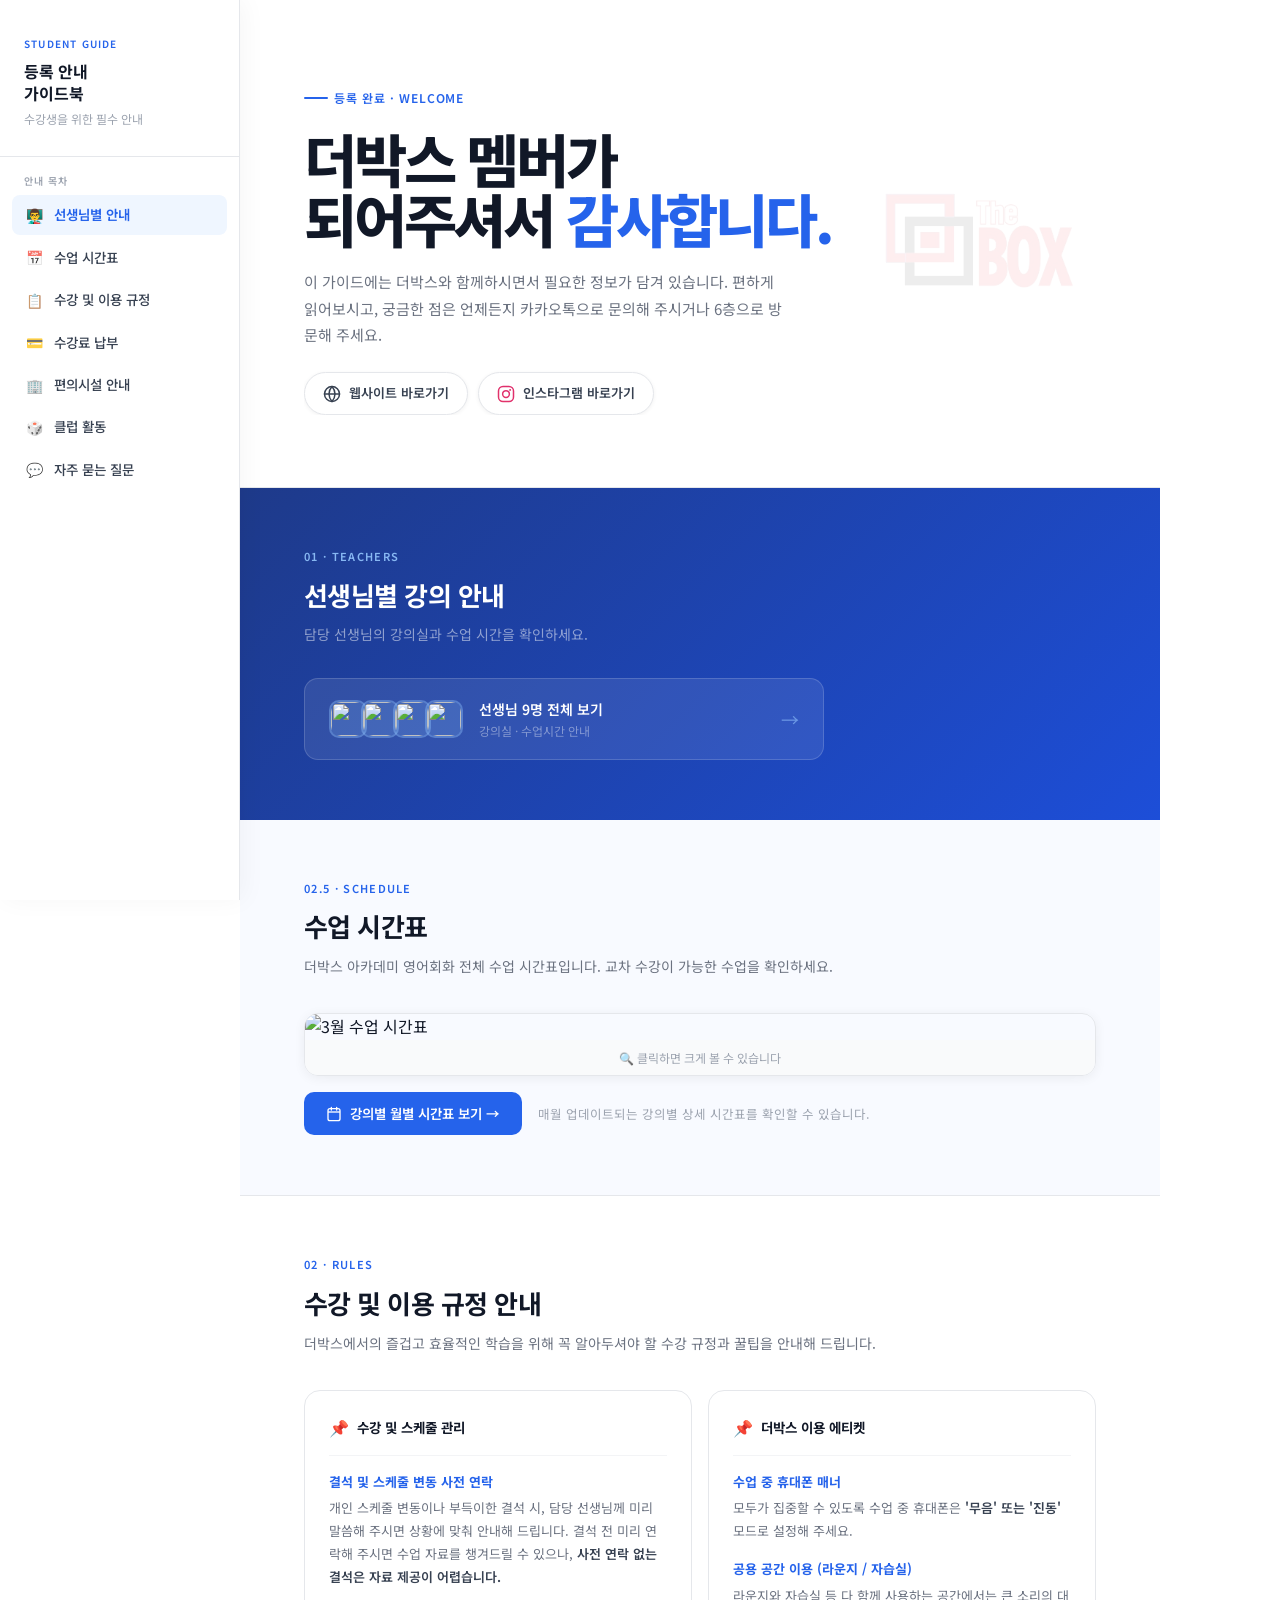
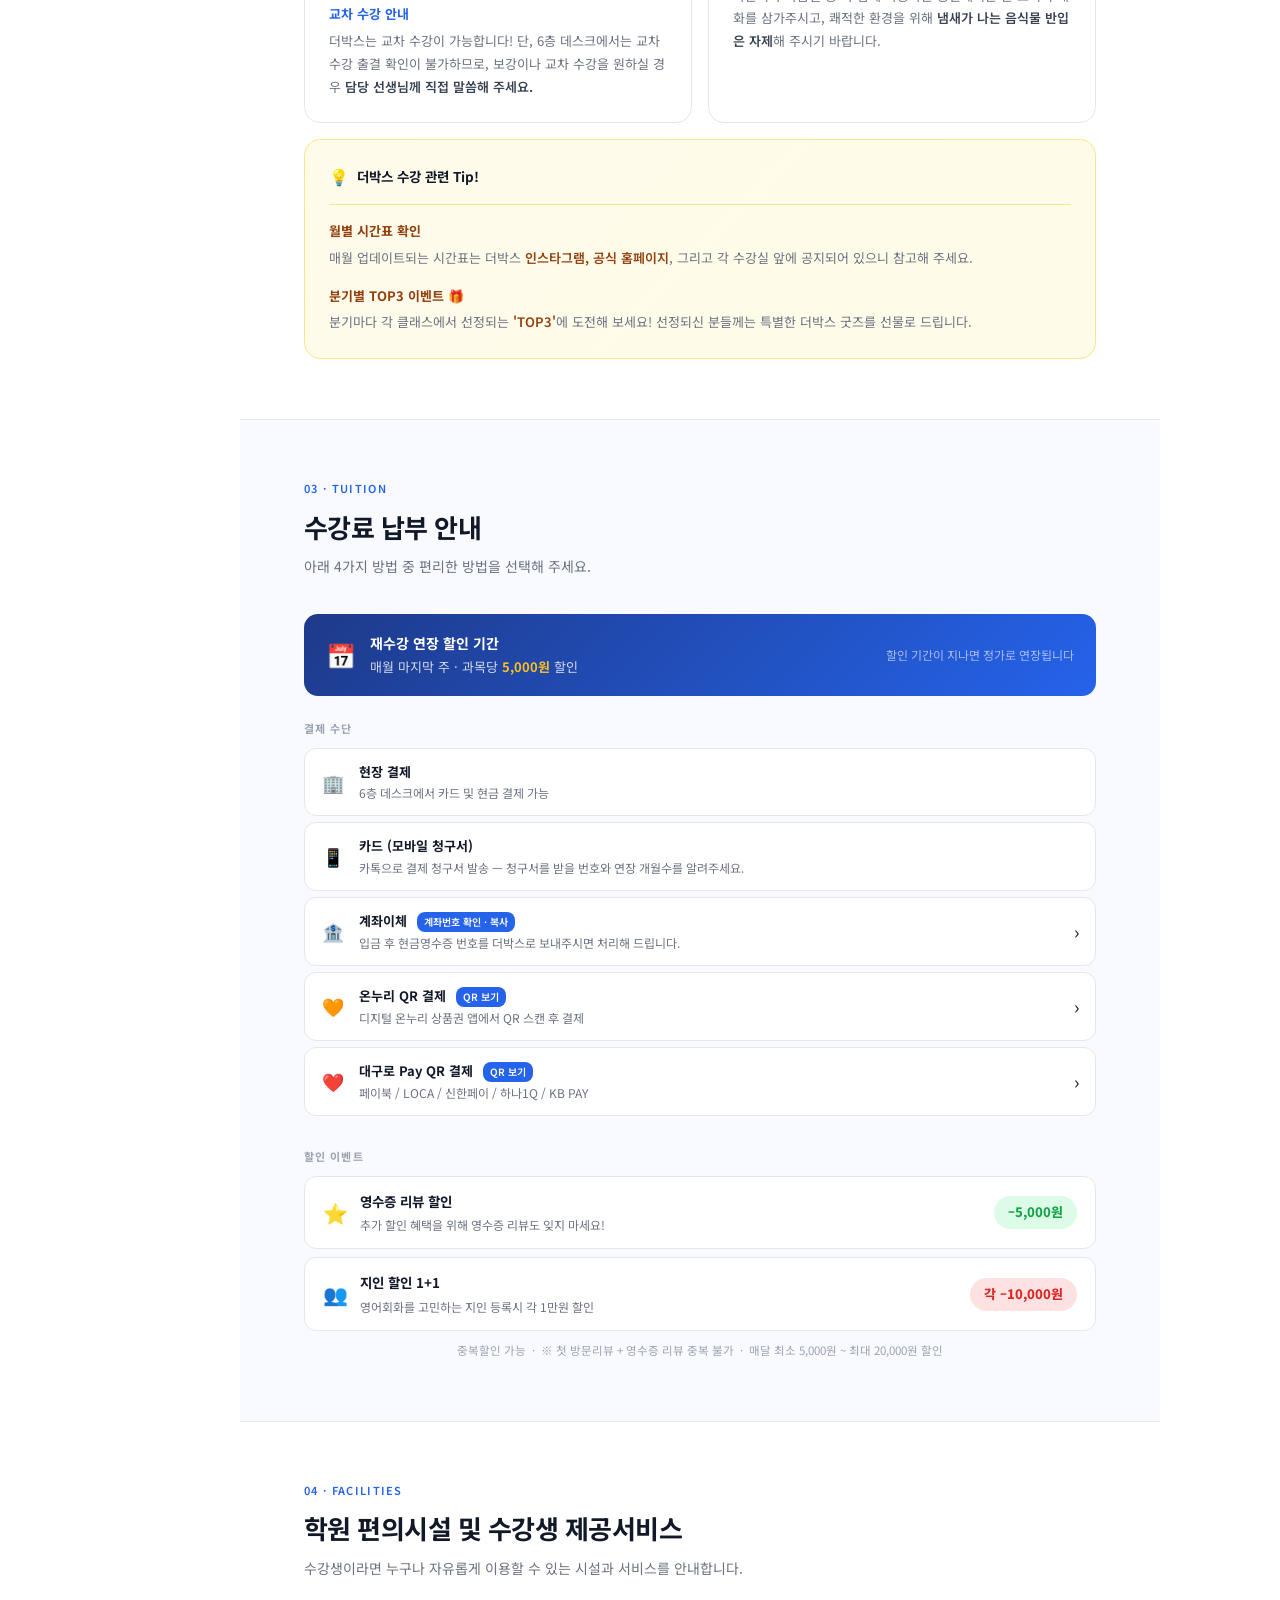
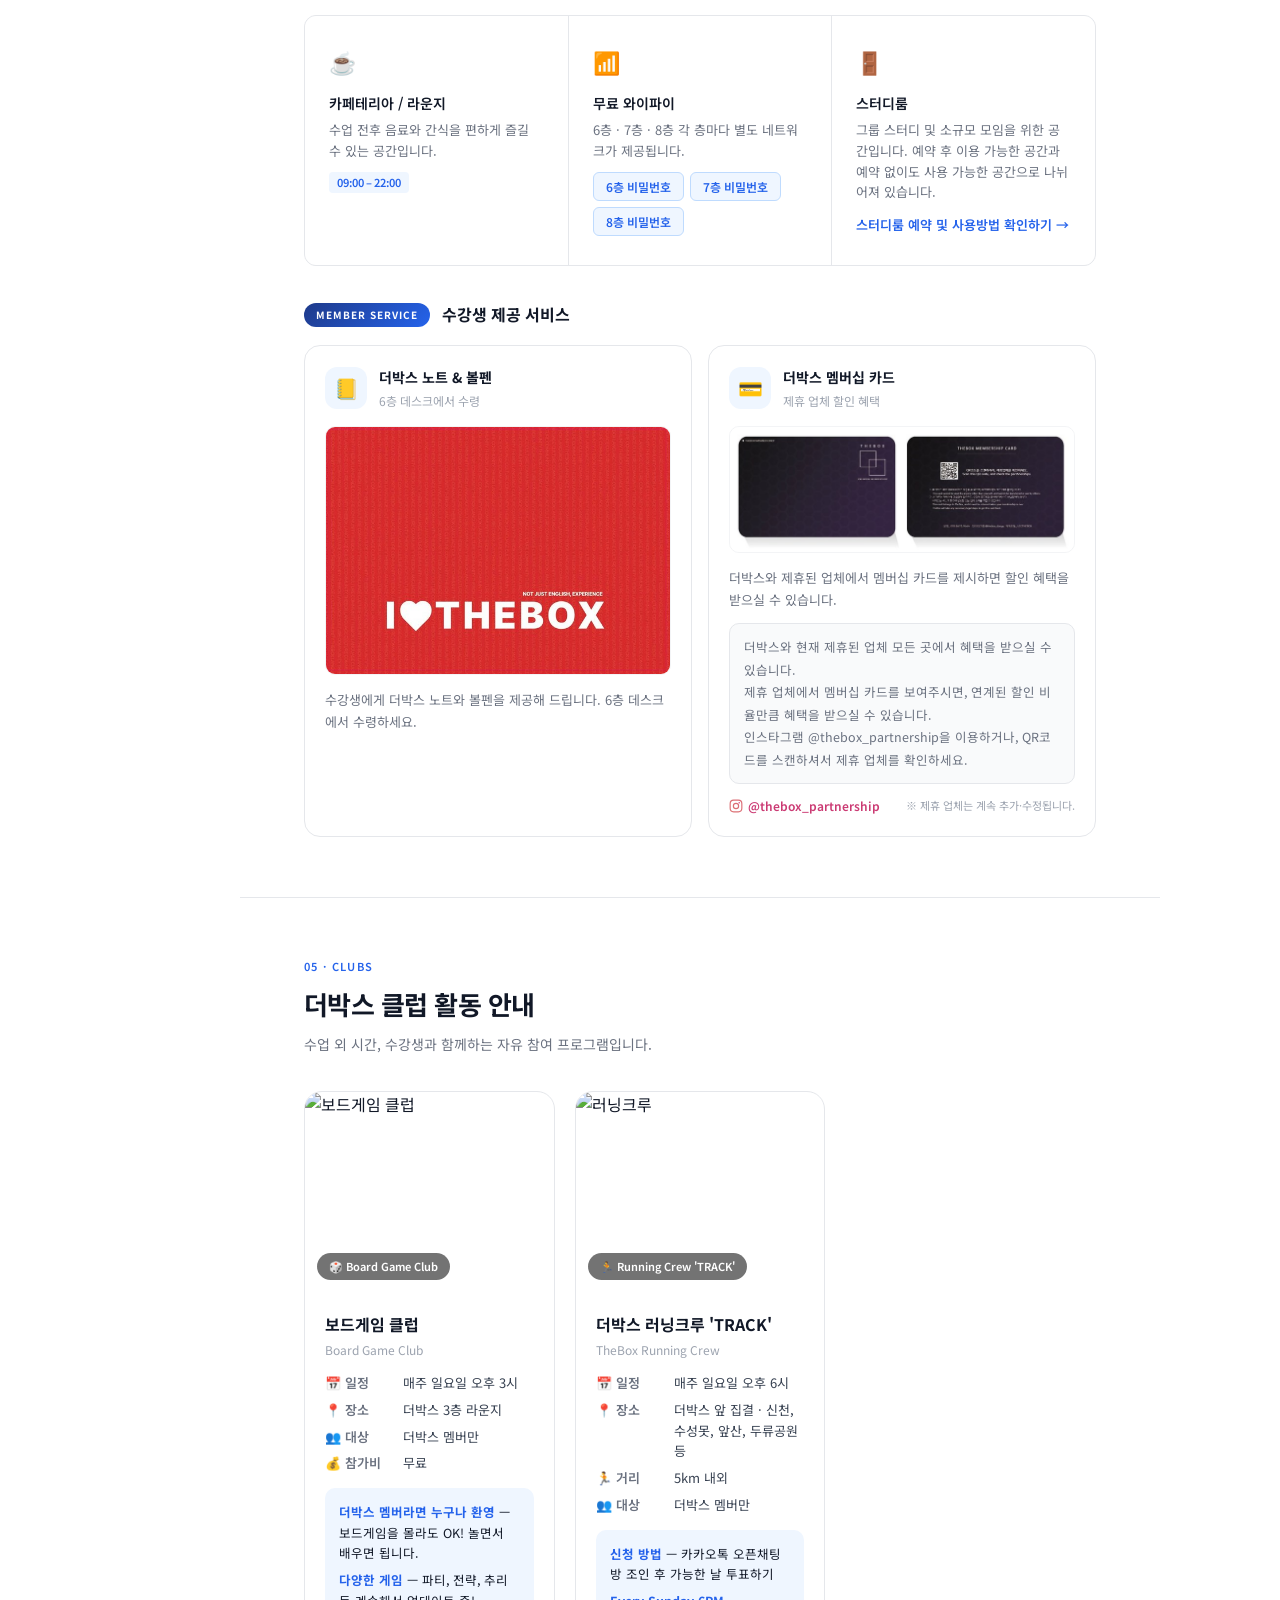
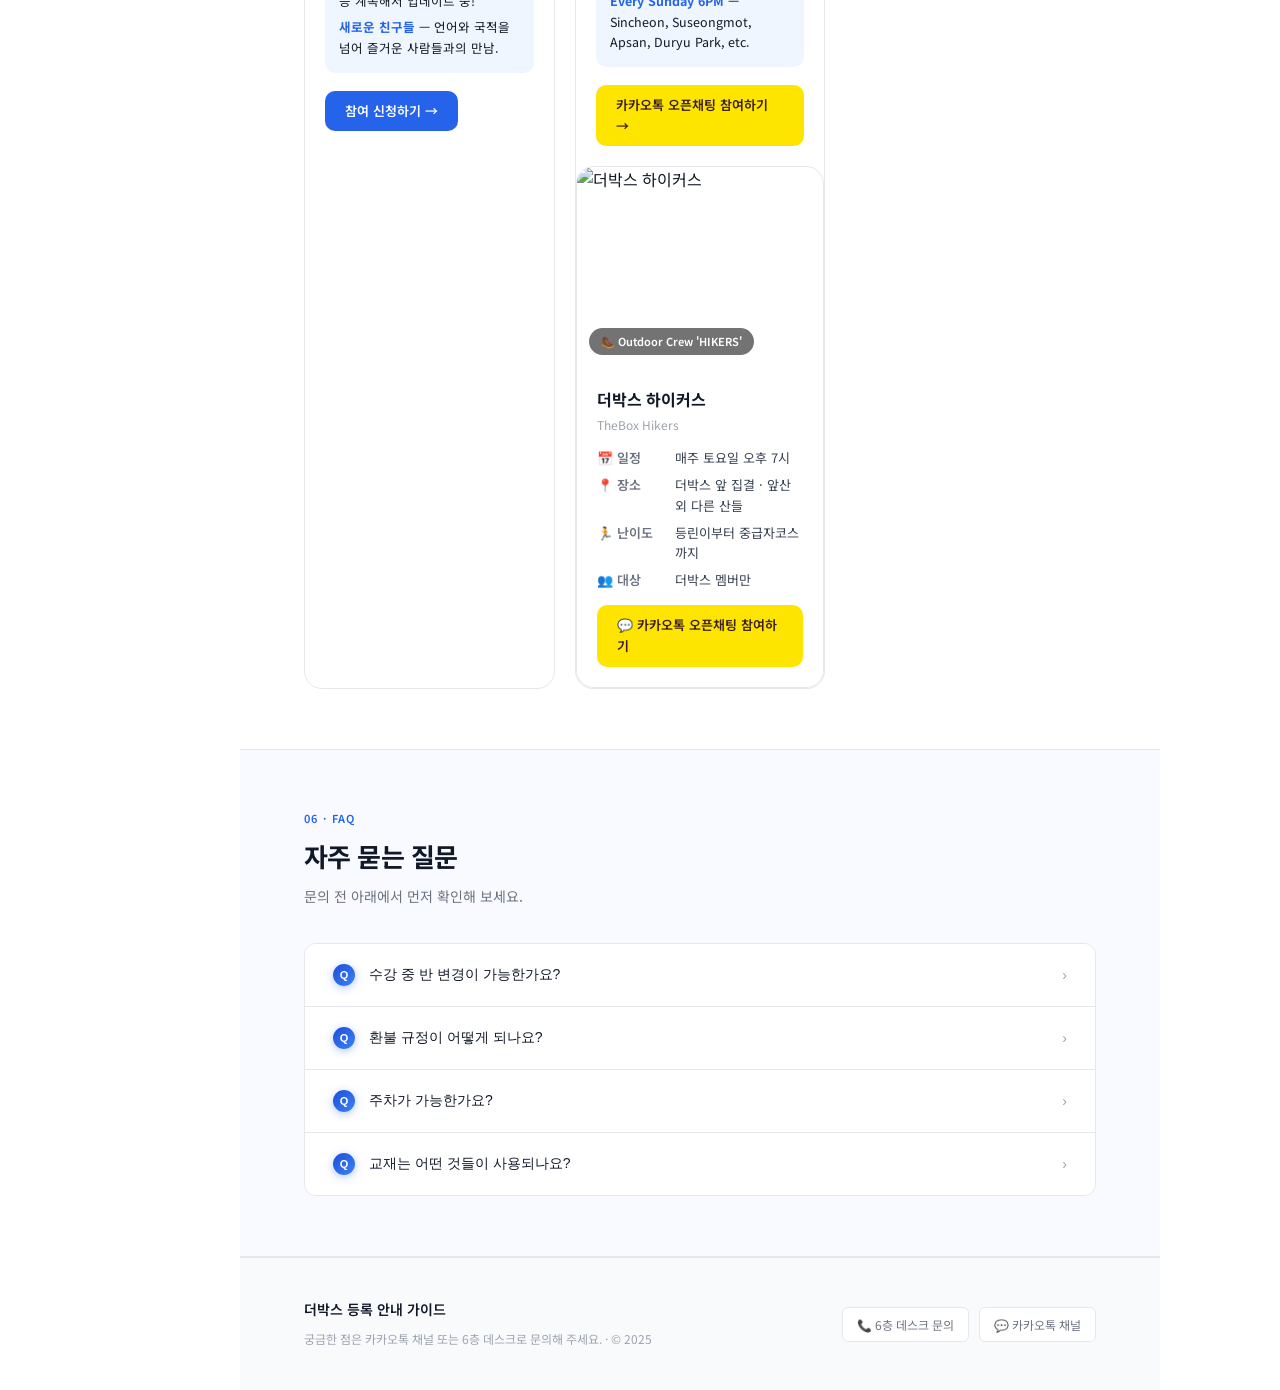
==== commit 0b078e6d: "Add files via upload" ====
--- a/index.html
+++ b/index.html
@@ -369,7 +369,7 @@
     
     /* ── 클럽 ── */
     .club-grid {
-      display: grid; grid-template-columns: 1fr 1fr; gap: 20px;
+      display: grid; grid-template-columns: repeat(3, 1fr); gap: 20px;
     }
     .club-card {
       background: #fff; border: 1px solid var(--gray-200);
@@ -946,8 +946,8 @@
       .svc-partner-text { font-size: 12px; }
 
       /* 클럽 */
-      .club-grid { grid-template-columns: 1fr; }
-      .club-photo { height: 200px; }
+      .club-grid { grid-template-columns: 1fr 1fr !important; }
+      .club-photo { height: 160px; }
       .club-title { font-size: 15px; }
       .club-info-row { font-size: 12.5px; }
       .club-desc-item { font-size: 12px; }
@@ -989,6 +989,8 @@
       .club-info-row { flex-direction: column; gap: 1px; }
       .club-info-label { min-width: unset; }
       .club-join-btn { width: 100%; justify-content: center; box-sizing: border-box; }
+
+      .club-grid { grid-template-columns: 1fr !important; }
 
       /* FAQ */
       .faq-q { padding: 14px 16px !important; font-size: 13px !important; }
@@ -1525,6 +1527,27 @@
             <div class="club-desc-item"><strong>Every Sunday 6PM</strong> — Sincheon, Suseongmot, Apsan, Duryu Park, etc.</div>
           </div>
           <a href="https://open.kakao.com/o/g4s4yqii" target="_blank" class="club-join-btn club-join-kakao">카카오톡 오픈채팅 참여하기 →</a>
+        </div>
+      
+
+      <!-- 더박스 하이커스 -->
+      <div class="club-card">
+        <div class="club-photo">
+          <img src="https://raw.githubusercontent.com/lccthebox/TheBoxAcademy/refs/heads/main/hikers.jpg" alt="더박스 하이커스"/>
+          <div class="club-photo-badge">🥾 Outdoor Crew 'HIKERS'</div>
+        </div>
+        <div class="club-body">
+          <h4 class="club-title">더박스 하이커스</h4>
+          <p class="club-subtitle">TheBox Hikers</p>
+          <div class="club-info-rows">
+            <div class="club-info-row"><span class="club-info-label">📅 일정</span><span>매주 토요일 오후 7시</span></div>
+            <div class="club-info-row"><span class="club-info-label">📍 장소</span><span>더박스 앞 집결 · 앞산 외 다른 산들</span></div>
+            <div class="club-info-row"><span class="club-info-label">🏃 난이도</span><span>등린이부터 중급자코스까지</span></div>
+            <div class="club-info-row"><span class="club-info-label">👥 대상</span><span>더박스 멤버만</span></div>
+          </div>
+          <a href="https://open.kakao.com/o/g5aQnZmi" target="_blank" class="club-join-btn club-join-kakao">
+            💬 카카오톡 오픈채팅 참여하기
+          </a>
         </div>
       </div>
 
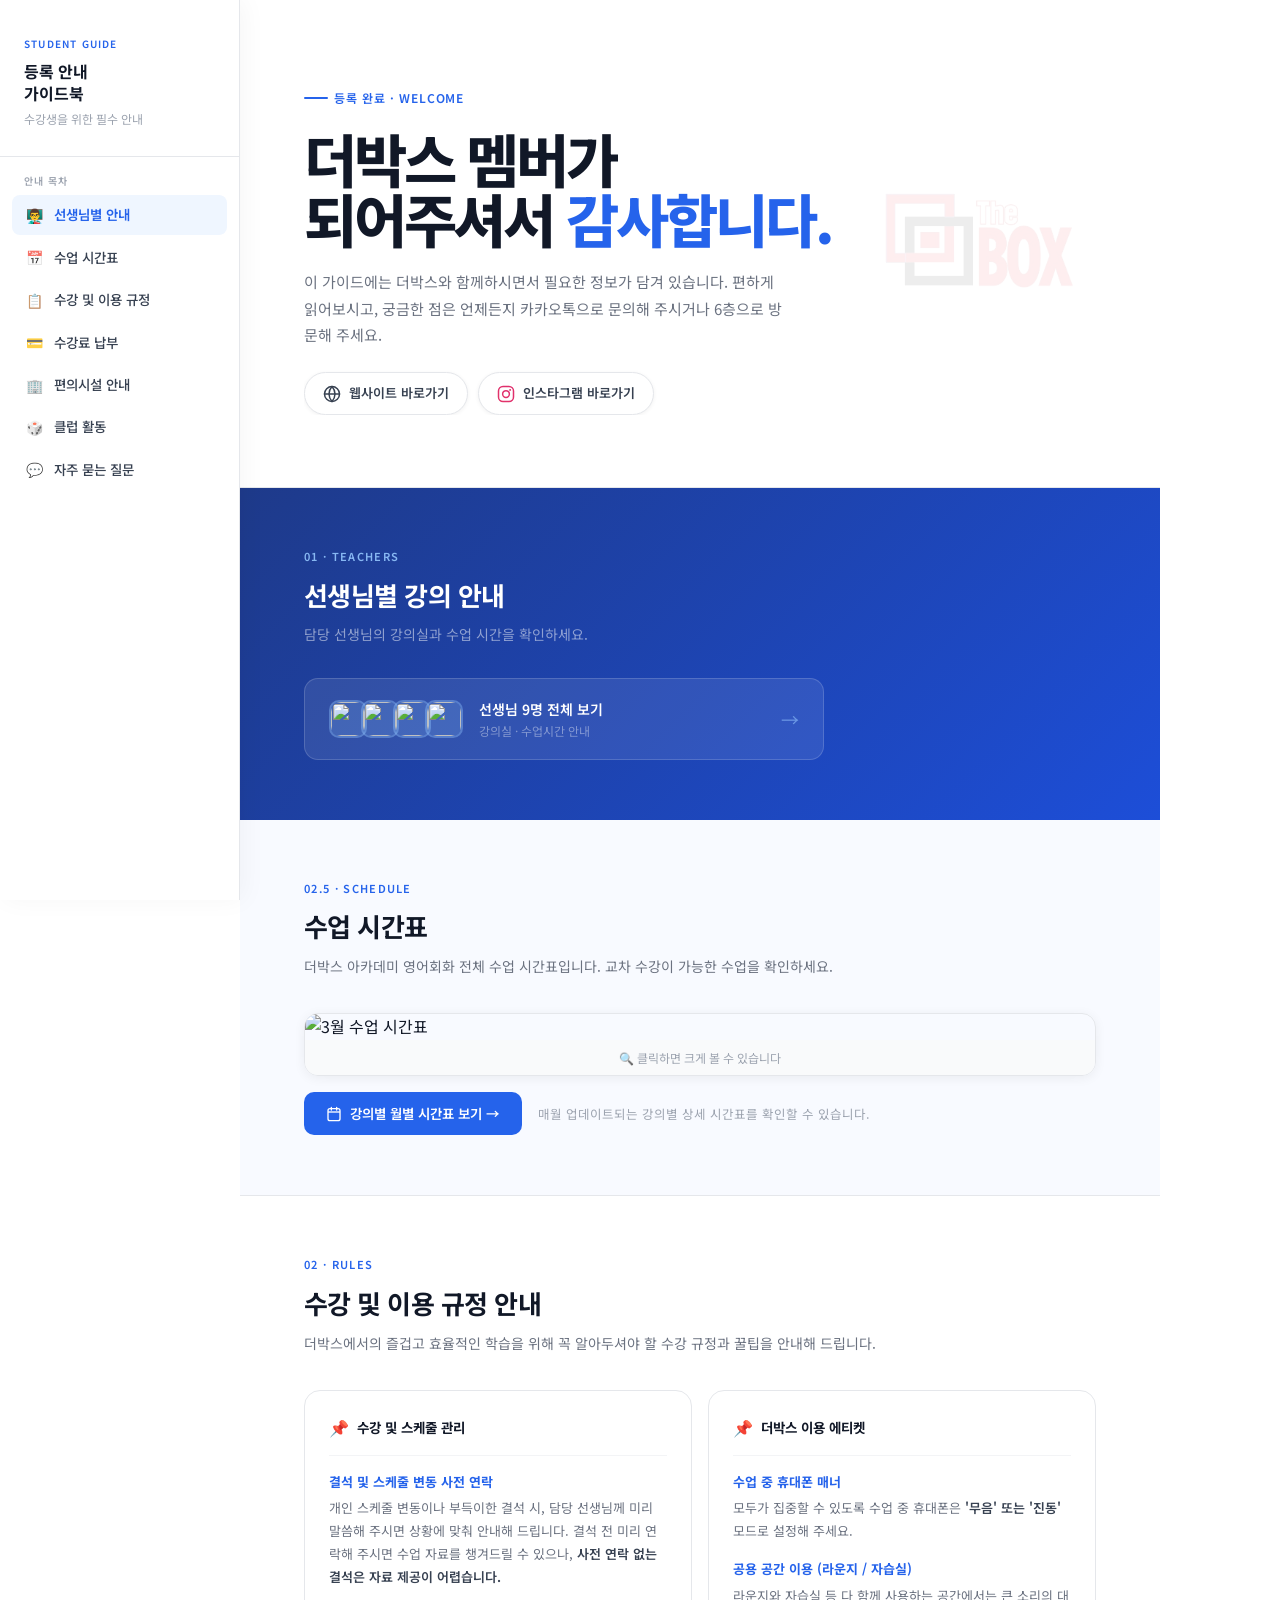
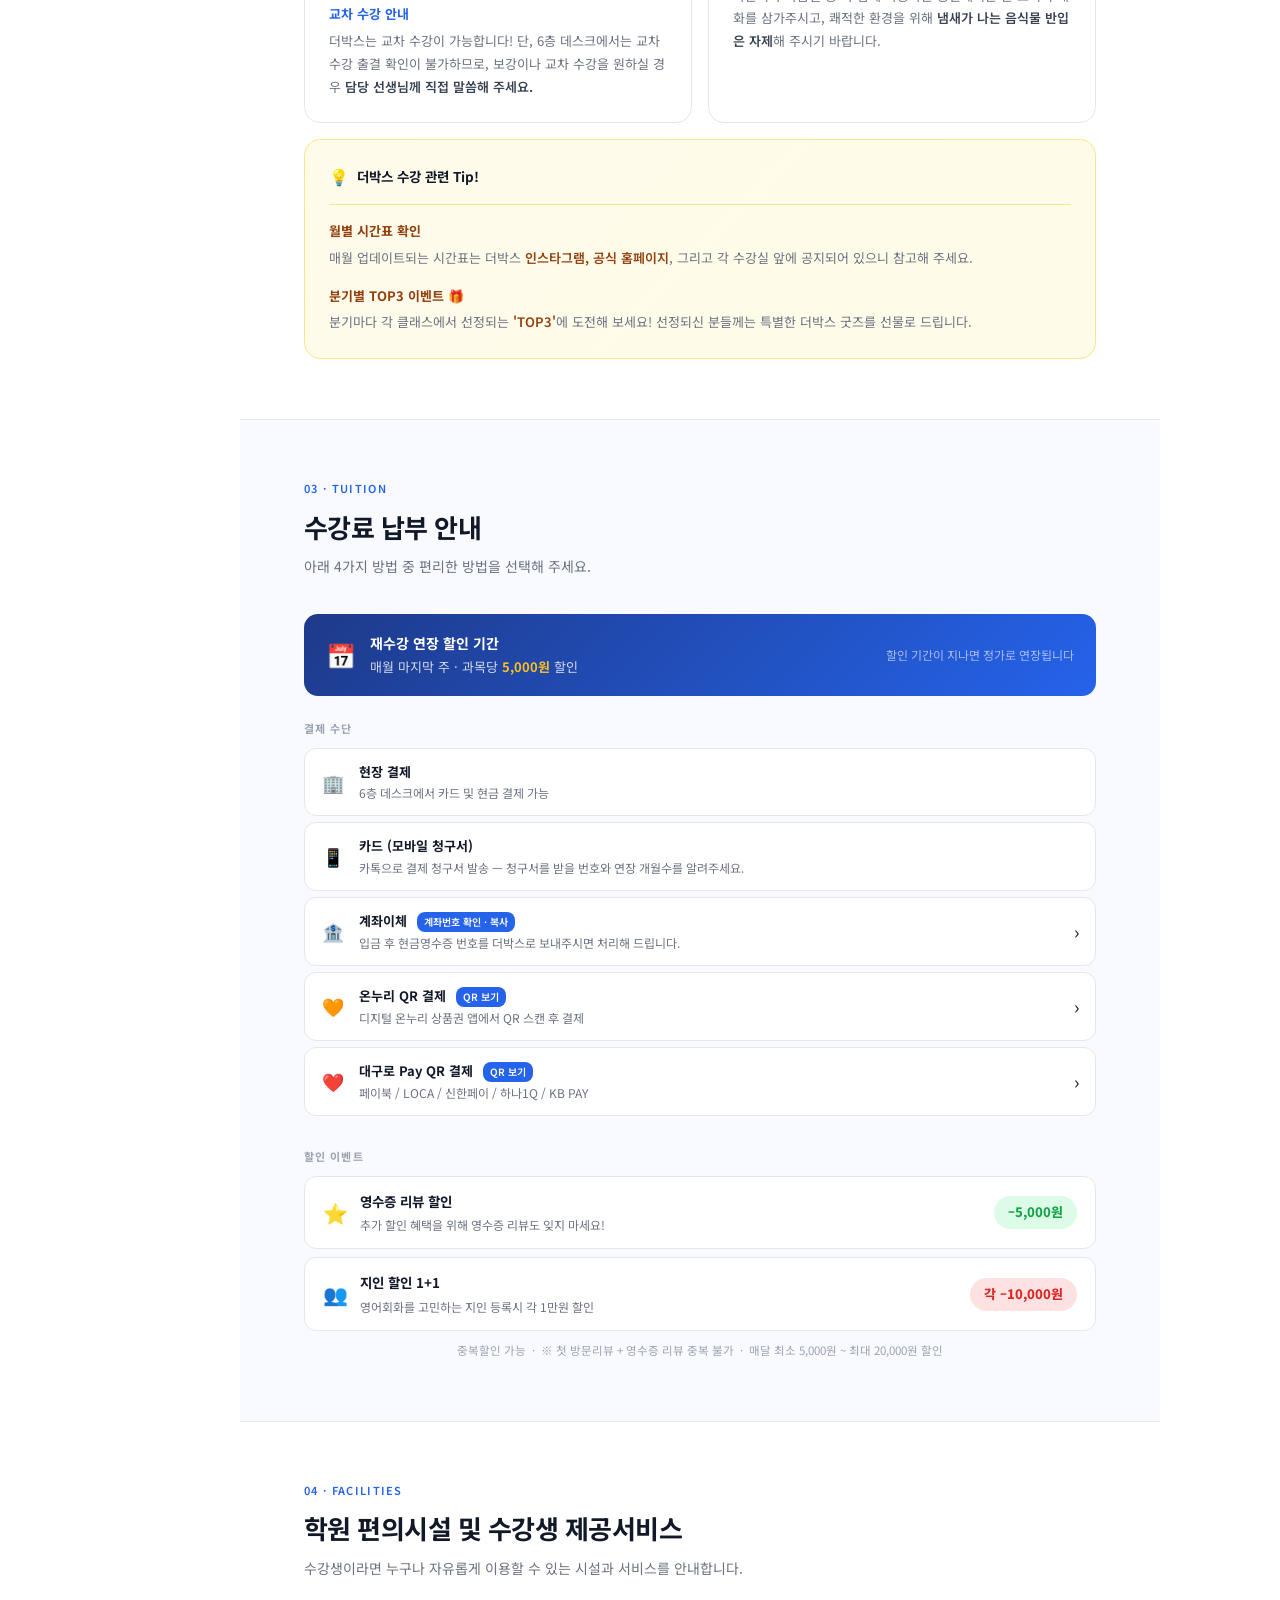
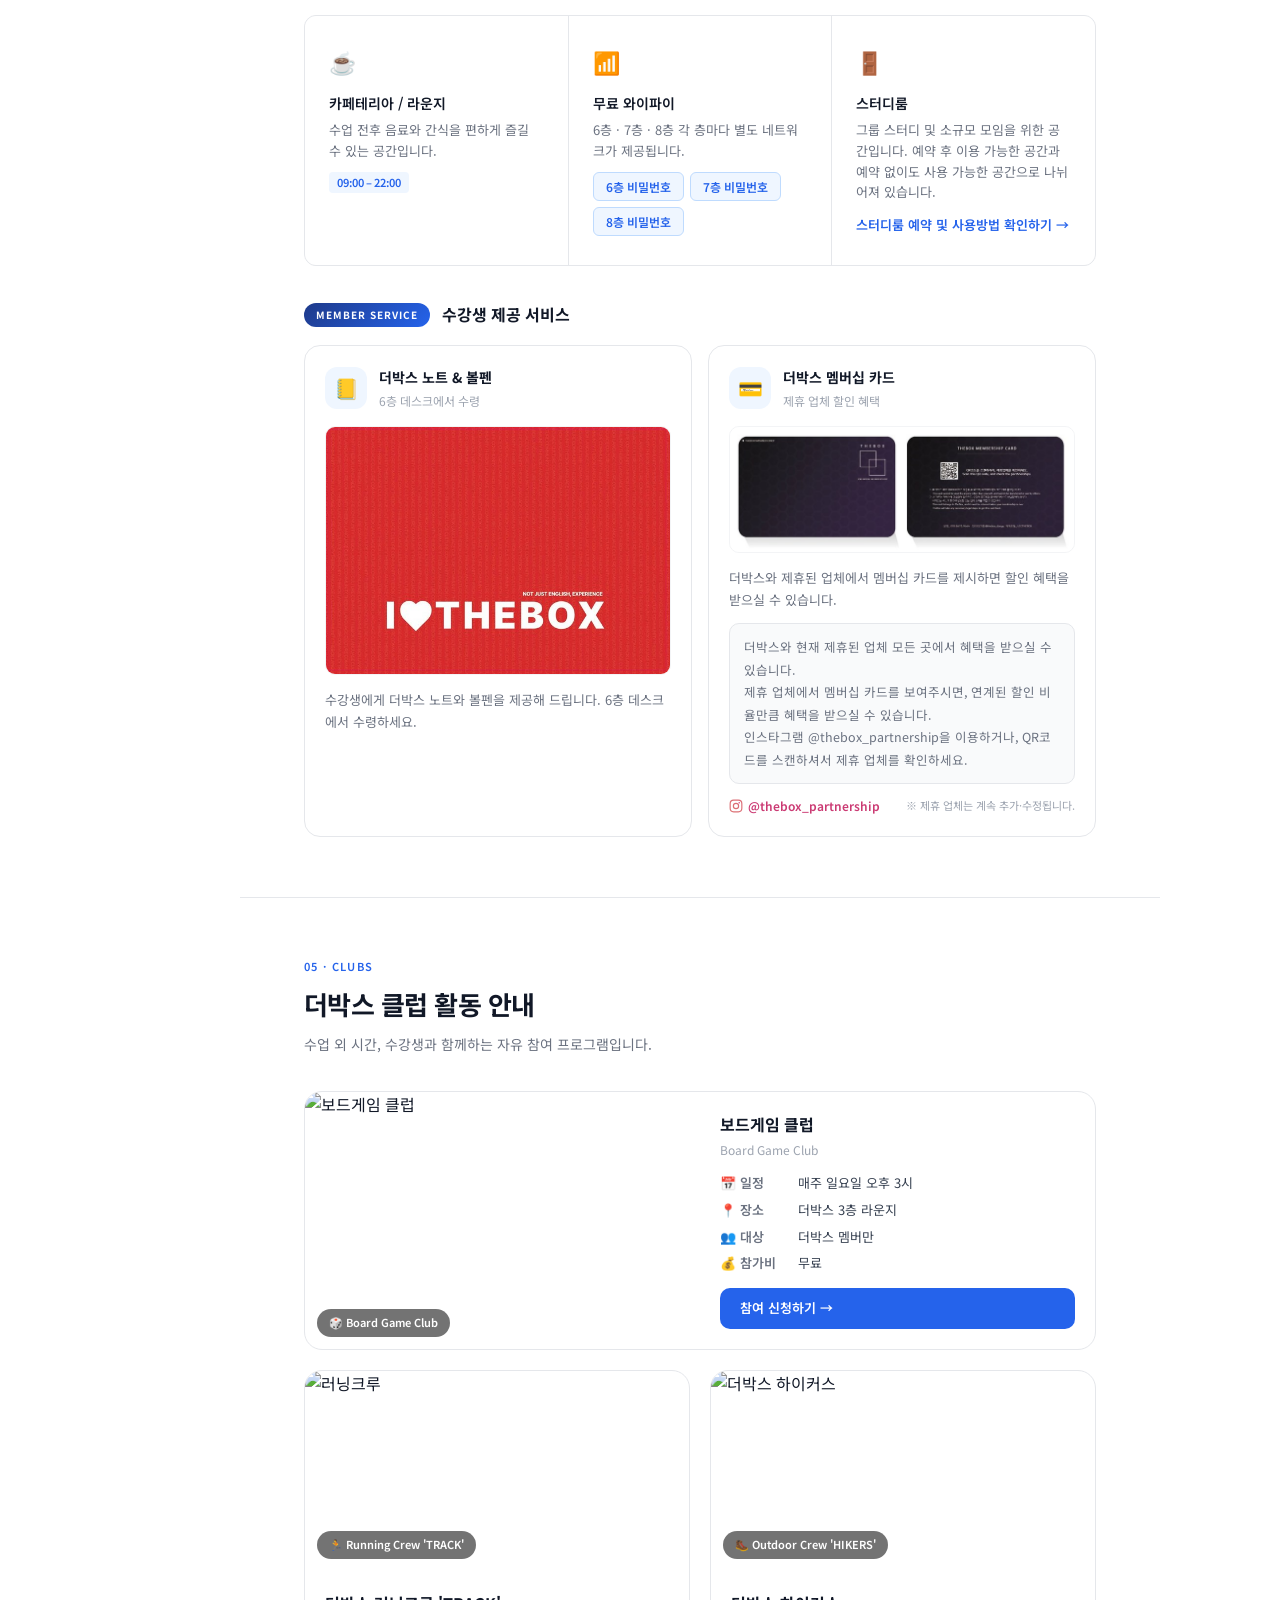
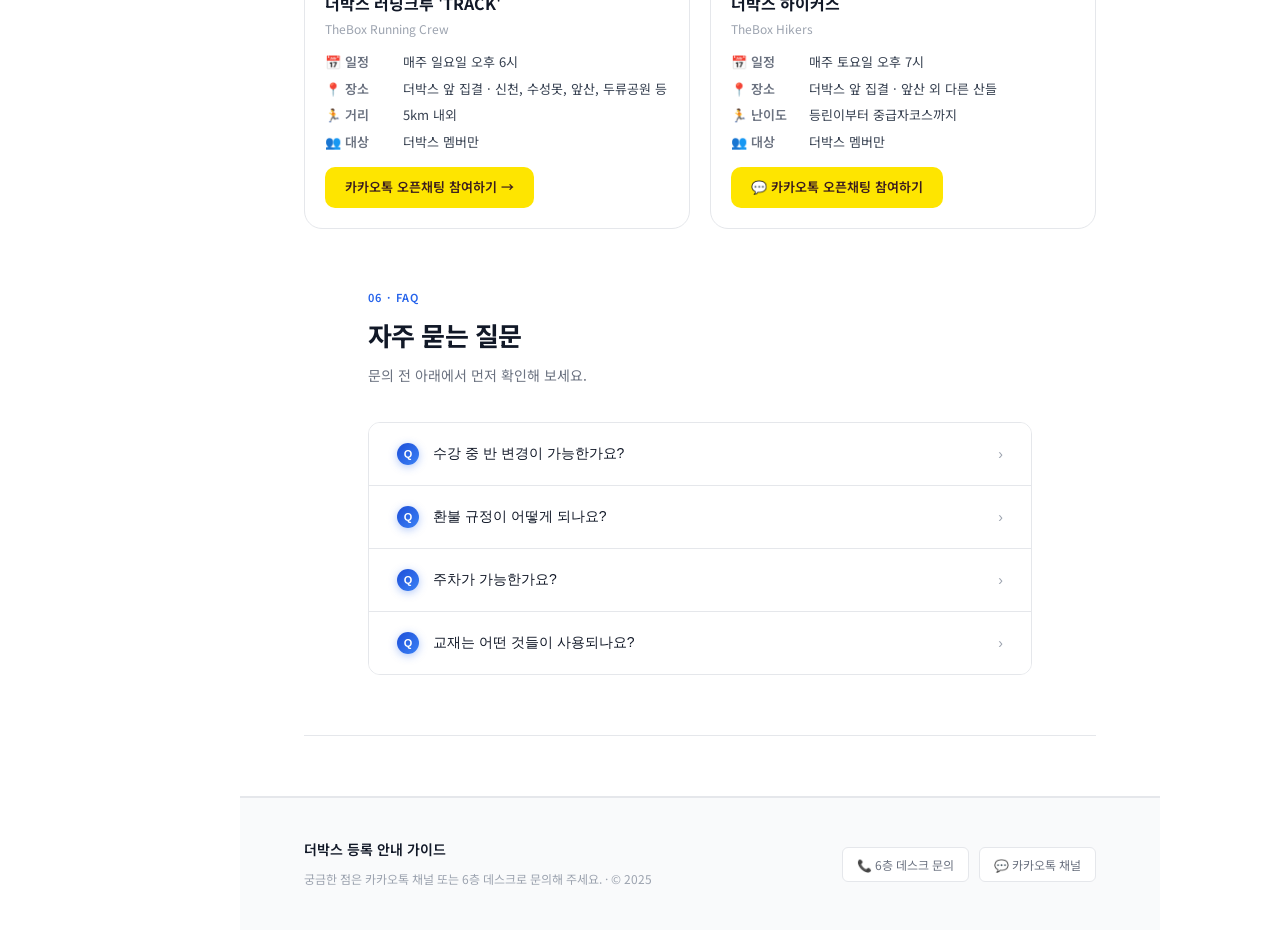
==== commit 83f22f2b: "Add files via upload" ====
--- a/index.html
+++ b/index.html
@@ -367,6 +367,23 @@
     .t-chip strong { color: var(--gray-900); font-weight: 600; }
 
     
+
+    /* ── 클럽 레이아웃 ── */
+    .club-grid-wrap {
+      display: flex;
+      flex-direction: column;
+      gap: 20px;
+    }
+    .club-row-full { width: 100%; }
+    .club-card-wide { display: grid; grid-template-columns: 1fr 1fr; }
+    .club-card-wide .club-photo { height: 100%; min-height: 220px; }
+    .club-card-wide .club-body { display: flex; flex-direction: column; justify-content: center; }
+    .club-row-two {
+      display: grid;
+      grid-template-columns: 1fr 1fr;
+      gap: 20px;
+    }
+
     /* ── 클럽 ── */
     .club-grid {
       display: grid; grid-template-columns: repeat(3, 1fr); gap: 20px;
@@ -945,8 +962,11 @@
       .svc-desc { font-size: 12px; }
       .svc-partner-text { font-size: 12px; }
 
+
       /* 클럽 */
-      .club-grid { grid-template-columns: 1fr 1fr !important; }
+      .club-card-wide { grid-template-columns: 1fr !important; }
+      .club-card-wide .club-photo { height: 200px; }
+      .club-row-two { grid-template-columns: 1fr 1fr; }
       .club-photo { height: 160px; }
       .club-title { font-size: 15px; }
       .club-info-row { font-size: 12.5px; }
@@ -990,7 +1010,7 @@
       .club-info-label { min-width: unset; }
       .club-join-btn { width: 100%; justify-content: center; box-sizing: border-box; }
 
-      .club-grid { grid-template-columns: 1fr !important; }
+      .club-row-two { grid-template-columns: 1fr !important; }
 
       /* FAQ */
       .faq-q { padding: 14px 16px !important; font-size: 13px !important; }
@@ -1481,79 +1501,73 @@
     <p class="sec-eyebrow">05 · Clubs</p>
     <h2 class="sec-title">더박스 클럽 활동 안내</h2>
     <p class="sec-sub">수업 외 시간, 수강생과 함께하는 자유 참여 프로그램입니다.</p>
-    <div class="club-grid">
-
-      <!-- 보드게임 클럽 -->
-      <div class="club-card">
-        <div class="club-photo">
-          <img src="https://raw.githubusercontent.com/lccthebox/TheBoxAcademy/refs/heads/main/boardgame.jpg" alt="보드게임 클럽"/>
-          <div class="club-photo-badge">🎲 Board Game Club</div>
-        </div>
-        <div class="club-body">
-          <h4 class="club-title">보드게임 클럽</h4>
-          <p class="club-subtitle">Board Game Club</p>
-          <div class="club-info-rows">
-            <div class="club-info-row"><span class="club-info-label">📅 일정</span><span>매주 일요일 오후 3시</span></div>
-            <div class="club-info-row"><span class="club-info-label">📍 장소</span><span>더박스 3층 라운지</span></div>
-            <div class="club-info-row"><span class="club-info-label">👥 대상</span><span>더박스 멤버만</span></div>
-            <div class="club-info-row"><span class="club-info-label">💰 참가비</span><span>무료</span></div>
-          </div>
-          <div class="club-desc-list">
-            <div class="club-desc-item"><strong>더박스 멤버라면 누구나 환영</strong> — 보드게임을 몰라도 OK! 놀면서 배우면 됩니다.</div>
-            <div class="club-desc-item"><strong>다양한 게임</strong> — 파티, 전략, 추리 등 계속해서 업데이트 중!</div>
-            <div class="club-desc-item"><strong>새로운 친구들</strong> — 언어와 국적을 넘어 즐거운 사람들과의 만남.</div>
-          </div>
-          <a href="https://docs.google.com/forms/d/e/1FAIpQLScd4lXQsmV9tMv9JmJ9N5-wvsOh6_9CHMLRcmvpGn_1oWYDhA/viewform?pli=1" target="_blank" class="club-join-btn">참여 신청하기 →</a>
-        </div>
-      </div>
-
-      <!-- 러닝크루 -->
-      <div class="club-card">
-        <div class="club-photo">
-          <img src="https://raw.githubusercontent.com/lccthebox/TheBoxAcademy/refs/heads/main/running.jpg" alt="러닝크루"/>
-          <div class="club-photo-badge">🏃 Running Crew 'TRACK'</div>
-        </div>
-        <div class="club-body">
-          <h4 class="club-title">더박스 러닝크루 'TRACK'</h4>
-          <p class="club-subtitle">TheBox Running Crew</p>
-          <div class="club-info-rows">
-            <div class="club-info-row"><span class="club-info-label">📅 일정</span><span>매주 일요일 오후 6시</span></div>
-            <div class="club-info-row"><span class="club-info-label">📍 장소</span><span>더박스 앞 집결 · 신천, 수성못, 앞산, 두류공원 등</span></div>
-            <div class="club-info-row"><span class="club-info-label">🏃 거리</span><span>5km 내외</span></div>
-            <div class="club-info-row"><span class="club-info-label">👥 대상</span><span>더박스 멤버만</span></div>
-          </div>
-          <div class="club-desc-list">
-            <div class="club-desc-item"><strong>신청 방법</strong> — 카카오톡 오픈채팅방 조인 후 가능한 날 투표하기</div>
-            <div class="club-desc-item"><strong>Every Sunday 6PM</strong> — Sincheon, Suseongmot, Apsan, Duryu Park, etc.</div>
-          </div>
-          <a href="https://open.kakao.com/o/g4s4yqii" target="_blank" class="club-join-btn club-join-kakao">카카오톡 오픈채팅 참여하기 →</a>
-        </div>
-      
-
-      <!-- 더박스 하이커스 -->
-      <div class="club-card">
-        <div class="club-photo">
-          <img src="https://raw.githubusercontent.com/lccthebox/TheBoxAcademy/refs/heads/main/hikers.jpg" alt="더박스 하이커스"/>
-          <div class="club-photo-badge">🥾 Outdoor Crew 'HIKERS'</div>
-        </div>
-        <div class="club-body">
-          <h4 class="club-title">더박스 하이커스</h4>
-          <p class="club-subtitle">TheBox Hikers</p>
-          <div class="club-info-rows">
-            <div class="club-info-row"><span class="club-info-label">📅 일정</span><span>매주 토요일 오후 7시</span></div>
-            <div class="club-info-row"><span class="club-info-label">📍 장소</span><span>더박스 앞 집결 · 앞산 외 다른 산들</span></div>
-            <div class="club-info-row"><span class="club-info-label">🏃 난이도</span><span>등린이부터 중급자코스까지</span></div>
-            <div class="club-info-row"><span class="club-info-label">👥 대상</span><span>더박스 멤버만</span></div>
-          </div>
-          <a href="https://open.kakao.com/o/g5aQnZmi" target="_blank" class="club-join-btn club-join-kakao">
-            💬 카카오톡 오픈채팅 참여하기
-          </a>
-        </div>
+    <div class="club-grid-wrap">
+
+      <!-- 보드게임 클럽 (풀너비 가로형) -->
+      <div class="club-row-full">
+        <div class="club-card club-card-wide">
+          <div class="club-photo">
+            <img src="https://raw.githubusercontent.com/lccthebox/TheBoxAcademy/refs/heads/main/boardgame.jpg" alt="보드게임 클럽"/>
+            <div class="club-photo-badge">🎲 Board Game Club</div>
+          </div>
+          <div class="club-body">
+            <h4 class="club-title">보드게임 클럽</h4>
+            <p class="club-subtitle">Board Game Club</p>
+            <div class="club-info-rows">
+              <div class="club-info-row"><span class="club-info-label">📅 일정</span><span>매주 일요일 오후 3시</span></div>
+              <div class="club-info-row"><span class="club-info-label">📍 장소</span><span>더박스 3층 라운지</span></div>
+              <div class="club-info-row"><span class="club-info-label">👥 대상</span><span>더박스 멤버만</span></div>
+              <div class="club-info-row"><span class="club-info-label">💰 참가비</span><span>무료</span></div>
+            </div>
+            <a href="https://docs.google.com/forms/d/e/1FAIpQLScd4lXQsmV9tMv9JmJ9N5-wvsOh6_9CHMLRcmvpGn_1oWYDhA/viewform?pli=1" target="_blank" class="club-join-btn">참여 신청하기 →</a>
+          </div>
+        </div>
+      </div>
+
+      <!-- 러닝크루 + 하이커스 (2열) -->
+      <div class="club-row-two">
+
+        <!-- 러닝크루 -->
+        <div class="club-card">
+          <div class="club-photo">
+            <img src="https://raw.githubusercontent.com/lccthebox/TheBoxAcademy/refs/heads/main/running.jpg" alt="러닝크루"/>
+            <div class="club-photo-badge">🏃 Running Crew 'TRACK'</div>
+          </div>
+          <div class="club-body">
+            <h4 class="club-title">더박스 러닝크루 'TRACK'</h4>
+            <p class="club-subtitle">TheBox Running Crew</p>
+            <div class="club-info-rows">
+              <div class="club-info-row"><span class="club-info-label">📅 일정</span><span>매주 일요일 오후 6시</span></div>
+              <div class="club-info-row"><span class="club-info-label">📍 장소</span><span>더박스 앞 집결 · 신천, 수성못, 앞산, 두류공원 등</span></div>
+              <div class="club-info-row"><span class="club-info-label">🏃 거리</span><span>5km 내외</span></div>
+              <div class="club-info-row"><span class="club-info-label">👥 대상</span><span>더박스 멤버만</span></div>
+            </div>
+            <a href="https://open.kakao.com/o/g4s4yqii" target="_blank" class="club-join-btn club-join-kakao">카카오톡 오픈채팅 참여하기 →</a>
+          </div>
+        </div>
+
+        <!-- 더박스 하이커스 -->
+        <div class="club-card">
+          <div class="club-photo">
+            <img src="https://raw.githubusercontent.com/lccthebox/TheBoxAcademy/refs/heads/main/hikers.jpg" alt="더박스 하이커스"/>
+            <div class="club-photo-badge">🥾 Outdoor Crew 'HIKERS'</div>
+          </div>
+          <div class="club-body">
+            <h4 class="club-title">더박스 하이커스</h4>
+            <p class="club-subtitle">TheBox Hikers</p>
+            <div class="club-info-rows">
+              <div class="club-info-row"><span class="club-info-label">📅 일정</span><span>매주 토요일 오후 7시</span></div>
+              <div class="club-info-row"><span class="club-info-label">📍 장소</span><span>더박스 앞 집결 · 앞산 외 다른 산들</span></div>
+              <div class="club-info-row"><span class="club-info-label">🏃 난이도</span><span>등린이부터 중급자코스까지</span></div>
+              <div class="club-info-row"><span class="club-info-label">👥 대상</span><span>더박스 멤버만</span></div>
+            </div>
+            <a href="https://open.kakao.com/o/g5aQnZmi" target="_blank" class="club-join-btn club-join-kakao">💬 카카오톡 오픈채팅 참여하기</a>
+          </div>
+        </div>
+
       </div>
 
     </div>
-  </section>
-
   <!-- 06 FAQ -->
   <section id="faq">
     <p class="sec-eyebrow">06 · FAQ</p>
